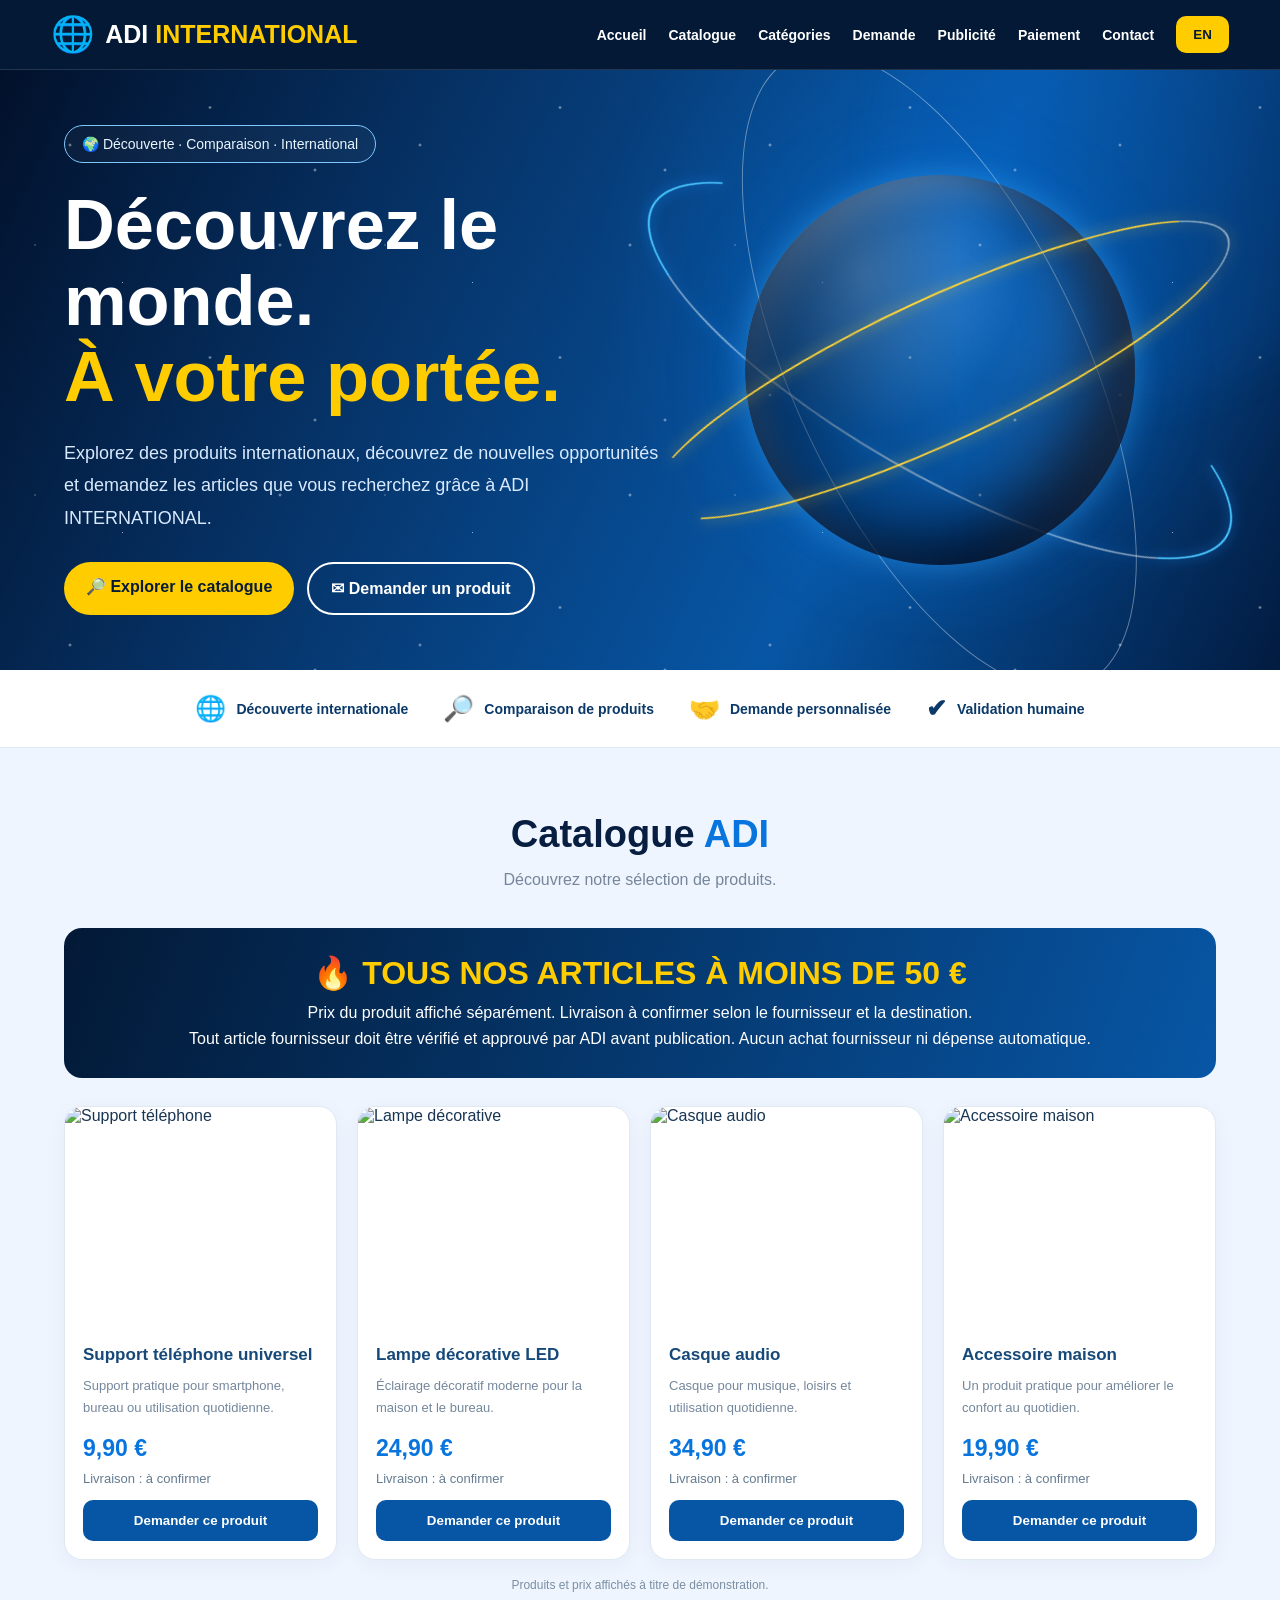
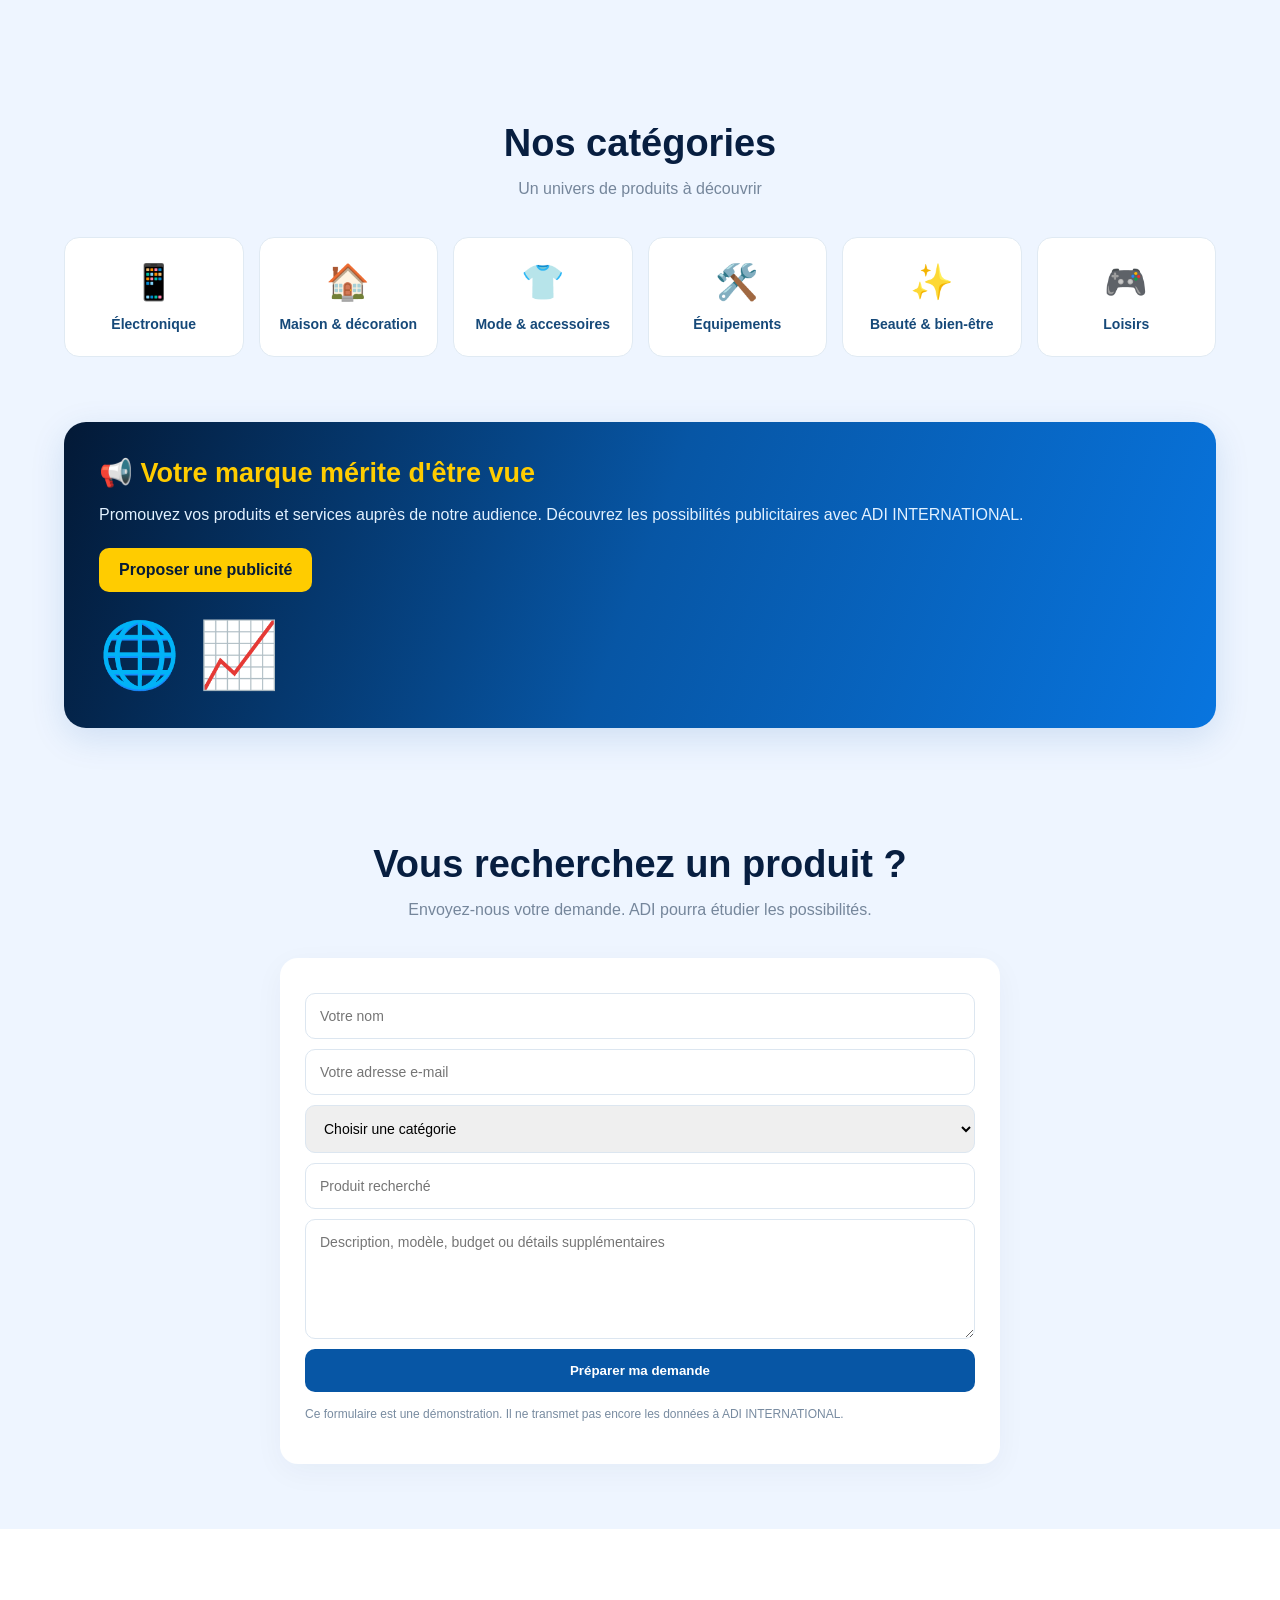
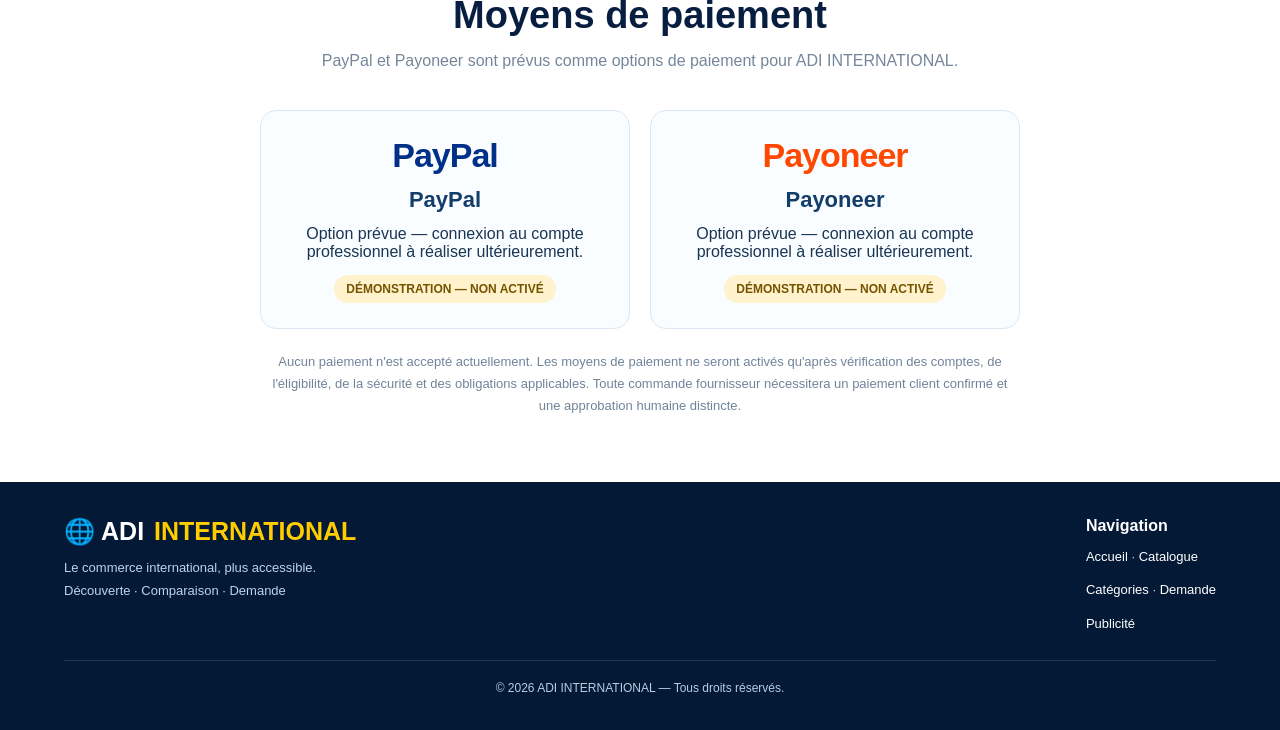
==== index.html @ 52b7476a "Add PayPal and Payoneer demo payment section" ====
<!DOCTYPE html>
<html lang="fr">
<head>
<meta name="google-site-verification" content="jbVqZTBu0HZkAUMytvrem4FB86mqJza88jtSZHZ0-VQ" />
<meta charset="UTF-8">
<meta name="viewport" content="width=device-width, initial-scale=1.0">
<meta name="description" content="ADI INTERNATIONAL - Découverte, comparaison et demandes de produits internationaux.">
<title>ADI INTERNATIONAL</title>
<style>
:root{
  --blue:#0875df;
  --dark:#041a38;
  --navy:#02112b;
  --yellow:#ffcc00;
  --white:#ffffff;
  --light:#eef5ff;
  --text:#183553;
}
*{box-sizing:border-box;margin:0;padding:0}
html{scroll-behavior:smooth}
body{
  font-family:Arial,Helvetica,sans-serif;
  background:var(--light);
  color:var(--text);
}
a{text-decoration:none}
button{cursor:pointer;font-family:inherit}

/* NAVIGATION */
header{
  position:sticky;
  top:0;
  z-index:100;
  background:#031936;
  border-bottom:1px solid #ffffff20;
  color:white;
  padding:14px 4%;
  display:flex;
  align-items:center;
  justify-content:space-between;
  gap:20px;
}
.logo{
  display:flex;
  align-items:center;
  gap:10px;
  font-size:25px;
  font-weight:900;
  color:white;
}
.logo span{color:var(--yellow)}
.logo-icon{font-size:35px}
nav{
  display:flex;
  align-items:center;
  justify-content:center;
  flex-wrap:wrap;
  gap:22px;
}
nav a{
  color:white;
  font-weight:bold;
  font-size:14px;
  transition:.2s;
}
nav a:hover{color:var(--yellow)}
#lang{
  border:0;
  border-radius:10px;
  padding:11px 17px;
  background:var(--yellow);
  color:#061b36;
  font-weight:bold;
}

/* HERO */
.hero{
  min-height:570px;
  padding:55px 5%;
  position:relative;
  overflow:hidden;
  display:flex;
  align-items:center;
  background:
    radial-gradient(circle at 75% 35%,#0875df55,transparent 35%),
    linear-gradient(115deg,#02112b,#06356b,#0756a5,#021b40);
  color:white;
}
.hero:before{
  content:"";
  position:absolute;
  width:500px;
  height:500px;
  right:-100px;
  top:-170px;
  background:#1685ff12;
  border-radius:50%;
  filter:blur(20px);
}
.hero-text{
  width:52%;
  max-width:700px;
  position:relative;
  z-index:2;
}
.tag{
  display:inline-block;
  padding:10px 17px;
  border:1px solid #80c7ff;
  border-radius:30px;
  color:#e8f6ff;
  margin-bottom:24px;
  font-size:14px;
  background:#ffffff08;
}
.hero h1{
  font-size:clamp(40px,5.5vw,72px);
  line-height:1.08;
  font-weight:900;
  margin-bottom:22px;
}
.hero h1 span{color:var(--yellow)}
.hero p{
  max-width:600px;
  font-size:18px;
  line-height:1.8;
  color:#d9eaff;
}
.actions{
  display:flex;
  flex-wrap:wrap;
  gap:13px;
  margin-top:28px;
}
.btn{
  display:inline-block;
  padding:15px 22px;
  border-radius:40px;
  font-weight:bold;
  transition:.25s;
}
.primary{
  background:var(--yellow);
  color:#061b36;
}
.primary:hover{
  transform:translateY(-3px);
  box-shadow:0 8px 25px #ffcc0040;
}
.secondary{
  border:2px solid white;
  color:white;
}
.secondary:hover{background:white;color:var(--dark)}

/* REALISTIC EARTH IMAGE GLOBE */
.globe-wrap{
  position:relative;
  width:48%;
  height:450px;
  display:flex;
  align-items:center;
  justify-content:center;
}
.globe{
  width:min(390px,75vw);
  aspect-ratio:1/1;
  border-radius:50%;
  position:relative;
  overflow:hidden;
  background-image:
    url("https://images.unsplash.com/photo-1614730321146-b6fa2f4a6a4f?auto=format&fit=crop&w=1000&q=90");
  background-size:cover;
  background-position:center;
  box-shadow:
    inset -35px -25px 65px #00112b,
    inset 12px 12px 35px #ffffff55,
    0 0 30px #36aaff70,
    0 0 85px #1488ff30;
  animation:earthFloat 6s ease-in-out infinite;
}
.globe:after{
  content:"";
  position:absolute;
  inset:0;
  border-radius:50%;
  background:
    linear-gradient(90deg,#00132d90,transparent 55%,#ffffff15),
    radial-gradient(circle at 30% 25%,#ffffff40,transparent 40%);
  pointer-events:none;
}
.orbit{
  position:absolute;
  width:115%;
  height:32%;
  border:2px solid #ffd438;
  border-left-color:transparent;
  border-right-color:#ffffff80;
  border-radius:50%;
  transform:rotate(-25deg);
  filter:drop-shadow(0 0 7px #ffd438);
  animation:orbitSpin 12s linear infinite;
}
.orbit2{
  position:absolute;
  width:120%;
  height:46%;
  border:2px solid #4ac7ff;
  border-top-color:transparent;
  border-bottom-color:#ffffff80;
  border-radius:50%;
  transform:rotate(30deg);
  filter:drop-shadow(0 0 6px #168fff);
  animation:orbitSpin 18s linear infinite reverse;
}
.orbit3{
  position:absolute;
  width:125%;
  height:65%;
  border:1px solid #ffffff65;
  border-radius:50%;
  transform:rotate(65deg);
}
.globe-light{
  position:absolute;
  width:430px;
  height:430px;
  background:radial-gradient(circle,#36aaff15,transparent 70%);
  border-radius:50%;
  pointer-events:none;
}

/* STARS */
.stars{
  position:absolute;
  inset:0;
  pointer-events:none;
  opacity:.6;
  background-image:
    radial-gradient(2px 2px at 20% 30%,white,transparent),
    radial-gradient(2px 2px at 60% 15%,white,transparent),
    radial-gradient(2px 2px at 80% 70%,white,transparent),
    radial-gradient(1px 1px at 35% 85%,white,transparent),
    radial-gradient(2px 2px at 90% 40%,white,transparent),
    radial-gradient(1px 1px at 10% 70%,white,transparent);
  background-size:350px 250px;
  animation:starMove 25s linear infinite;
}

/* BENEFITS */
.benefits{
  background:white;
  padding:24px 5%;
  display:flex;
  align-items:center;
  justify-content:center;
  gap:35px;
  flex-wrap:wrap;
  border-bottom:1px solid #dfeaf5;
}
.benefit{
  display:flex;
  align-items:center;
  gap:10px;
  color:#0b3969;
  font-size:14px;
  font-weight:bold;
}
.benefit i{font-style:normal;font-size:25px}

/* SECTIONS */
section.content-section{padding:65px 5%}
.heading{text-align:center;margin-bottom:35px}
.heading h2{
  font-size:clamp(26px,4vw,38px);
  color:#071e40;
}
.heading h2 span{color:var(--blue)}
.heading p{
  margin-top:10px;
  color:#75869b;
  line-height:1.7;
}

/* CATALOG */
.products{
  display:grid;
  grid-template-columns:repeat(4,1fr);
  gap:20px;
}
.card{
  background:white;
  border:1px solid #dfe9f4;
  border-radius:18px;
  overflow:hidden;
  box-shadow:0 5px 22px #0624480b;
  transition:.25s;
}
.card:hover{
  transform:translateY(-5px);
  box-shadow:0 12px 30px #06244818;
}
.card img{
  width:100%;
  height:220px;
  display:block;
  object-fit:cover;
}
.card-body{padding:18px}
.card h3{color:#164979;font-size:17px}
.card p{
  color:#74879c;
  font-size:13px;
  line-height:1.7;
  margin-top:10px;
}
.price{
  font-size:23px;
  color:#0875df;
  font-weight:bold;
  margin:16px 0;
}
.card button{
  width:100%;
  background:#0756a5;
  border:0;
  color:white;
  padding:13px;
  border-radius:10px;
  font-weight:bold;
}
.card button:hover{background:#03264b}
.note{
  text-align:center;
  font-size:12px;
  color:#7b8ea2;
  margin-top:18px;
}

.price-banner{
  margin:0 0 28px;
  padding:26px 18px;
  text-align:center;
  color:#fff;
  border-radius:18px;
  background:linear-gradient(110deg,#031936,#0756a5);
}
.price-banner h3{
  color:#ffcc00;
  font-size:clamp(22px,4vw,32px);
  margin-bottom:8px;
}
.price-banner p{color:#fff;line-height:1.6}
.shipping{
  margin-top:-7px;
  margin-bottom:14px;
  color:#647b91;
  font-size:13px;
}
.card[hidden]{display:none!important}

/* CATEGORIES */
.categories{
  display:grid;
  grid-template-columns:repeat(6,1fr);
  gap:15px;
}
.cat{
  padding:24px 10px;
  background:white;
  border:1px solid #e0eaf3;
  border-radius:15px;
  text-align:center;
  transition:.25s;
}
.cat:hover{
  transform:translateY(-4px);
  border-color:#0875df;
  box-shadow:0 8px 20px #0875df12;
}
.cat .emoji{font-size:35px;margin-bottom:13px}
.cat h3{font-size:14px;color:#164979}

/* ADVERTISEMENT */
.ad{
  margin:0 5% 50px;
  padding:35px;
  border-radius:22px;
  background:linear-gradient(110deg,#031936,#0756a5,#0875df);
  color:white;
  display:flex;
  align-items:center;
  justify-content:space-between;
  flex-wrap:wrap;
  gap:25px;
  box-shadow:0 10px 35px #0756a522;
  animation:adGlow 5s ease-in-out infinite alternate;
}
.ad h2{color:var(--yellow);font-size:27px;margin-bottom:12px}
.ad p{line-height:1.8;color:#e2f1ff}
.ad a{
  display:inline-block;
  margin-top:18px;
  background:var(--yellow);
  color:#061b36;
  padding:13px 20px;
  border-radius:10px;
  font-weight:bold;
}
.ad-icon{font-size:65px;animation:earthFloat 5s infinite}

/* REQUEST FORM */
.formbox{
  max-width:720px;
  margin:auto;
  background:white;
  padding:25px;
  border-radius:18px;
  box-shadow:0 8px 30px #0624480b;
}
.formbox input,.formbox select,.formbox textarea{
  display:block;
  width:100%;
  padding:14px;
  margin:10px 0;
  border:1px solid #dce6f0;
  border-radius:10px;
  font-family:inherit;
  font-size:14px;
  outline:none;
}
.formbox input:focus,.formbox select:focus,.formbox textarea:focus{
  border-color:#0875df;
  box-shadow:0 0 0 3px #0875df12;
}
.formbox textarea{min-height:120px;resize:vertical}
.formbox button{
  width:100%;
  padding:14px;
  background:#0756a5;
  color:white;
  border:0;
  border-radius:10px;
  font-weight:bold;
}
.form-note{font-size:12px;color:#788ba0;line-height:1.7;margin-top:12px}
#message{margin-top:15px;color:#0875df;font-weight:bold}

/* PAYMENT METHODS - DEMO ONLY */
.payment-section{background:#fff}
.payment-grid{display:grid;grid-template-columns:repeat(2,minmax(0,1fr));gap:20px;max-width:760px;margin:0 auto}
.payment-card{border:1px solid #dce7f2;border-radius:16px;padding:25px;text-align:center;background:#fafdff}
.payment-card h3{font-size:22px;color:#123e69;margin:12px 0}
.payment-logo{font-size:34px;font-weight:900;letter-spacing:-1px}
.payment-status{display:inline-block;margin-top:14px;padding:7px 12px;border-radius:20px;background:#fff2cc;color:#755400;font-size:12px;font-weight:bold}
.payment-warning{max-width:760px;margin:22px auto 0;text-align:center;color:#71849a;font-size:13px;line-height:1.7}
@media(max-width:650px){.payment-grid{grid-template-columns:1fr}}
 
/* FOOTER */
footer{
  background:#031936;
  color:white;
  padding:35px 5%;
}
.foot{
  display:flex;
  justify-content:space-between;
  gap:25px;
  flex-wrap:wrap;
}
footer p{
  color:#bfd4e9;
  font-size:13px;
  line-height:1.8;
  margin-top:10px;
}
footer a{color:white}
footer a:hover{color:var(--yellow)}
.bottom{
  border-top:1px solid #ffffff20;
  text-align:center;
  margin-top:25px;
  padding-top:20px;
  font-size:12px;
  color:#b9cce0;
}

/* ANIMATIONS */
@keyframes earthFloat{
  0%,100%{transform:translateY(0)}
  50%{transform:translateY(-12px)}
}
@keyframes orbitSpin{
  from{transform:rotate(0deg)}
  to{transform:rotate(360deg)}
}
@keyframes starMove{
  from{background-position:0 0}
  to{background-position:350px 250px}
}
@keyframes adGlow{
  from{box-shadow:0 8px 25px #0875df15}
  to{box-shadow:0 8px 40px #0875df45}
}

/* RESPONSIVE */
@media(max-width:1050px){
  .products{grid-template-columns:repeat(2,1fr)}
  .categories{grid-template-columns:repeat(3,1fr)}
  .hero{flex-direction:column;text-align:center}
  .hero-text{width:100%}
  .hero p{margin:auto}
  .actions{justify-content:center}
  .globe-wrap{width:100%;height:420px}
}
@media(max-width:650px){
  header{justify-content:center;text-align:center}
  nav{gap:12px}
  nav a{font-size:12px}
  .hero{padding:40px 5%}
  .hero h1{font-size:42px}
  .hero p{font-size:15px}
  .globe-wrap{height:320px;transform:scale(.9)}
  .globe{width:270px}
  .orbit{width:110%}
  .orbit2{width:115%}
  .products{grid-template-columns:repeat(2,1fr);gap:10px}
  .card img{height:155px}
  .card-body{padding:12px}
  .card h3{font-size:14px}
  .card p{font-size:12px}
  .price{font-size:19px}
  .categories{grid-template-columns:repeat(2,1fr)}
  section.content-section{padding:42px 4%}
  .ad{margin:0 4% 35px;padding:25px;text-align:center;justify-content:center}
  .ad h2{font-size:22px}
  .ad-icon{font-size:45px}
  .benefits{gap:18px}
  .benefit{font-size:12px}
  .foot{text-align:center;justify-content:center}
}
@media(prefers-reduced-motion:reduce){
  *,*::before,*::after{animation:none!important;scroll-behavior:auto!important}
}
</style>
</head>

<body>

<header>
  <div class="logo">
    <div class="logo-icon">🌐</div>
    <div>ADI <span>INTERNATIONAL</span></div>
  </div>

  <nav>
    <a href="#home" data-fr="Accueil" data-en="Home">Accueil</a>
    <a href="#catalogue" data-fr="Catalogue" data-en="Catalog">Catalogue</a>
    <a href="#categories" data-fr="Catégories" data-en="Categories">Catégories</a>
    <a href="#request" data-fr="Demande" data-en="Request">Demande</a>
    <a href="#advert" data-fr="Publicité" data-en="Advertising">Publicité</a>
    <a href="#payment" data-fr="Paiement" data-en="Payment">Paiement</a>
    <a href="#contact" data-fr="Contact" data-en="Contact">Contact</a>
    <button id="lang" onclick="toggleLang()">EN</button>
  </nav>
</header>

<!-- HERO -->
<section class="hero" id="home">
  <div class="stars"></div>

  <div class="hero-text">
    <div class="tag" data-fr="🌍 Découverte · Comparaison · International"
         data-en="🌍 Discovery · Comparison · International">
      🌍 Découverte · Comparaison · International
    </div>

    <h1>
      <span style="color:white" data-fr="Découvrez le monde." data-en="Discover the world.">Découvrez le monde.</span><br>
      <span data-fr="À votre portée." data-en="Within your reach.">À votre portée.</span>
    </h1>

    <p data-fr="Explorez des produits internationaux, découvrez de nouvelles opportunités et demandez les articles que vous recherchez grâce à ADI INTERNATIONAL."
       data-en="Explore international products, discover new opportunities and request the items you are looking for with ADI INTERNATIONAL.">
      Explorez des produits internationaux, découvrez de nouvelles opportunités et demandez les articles que vous recherchez grâce à ADI INTERNATIONAL.
    </p>

    <div class="actions">
      <a class="btn primary" href="#catalogue"
         data-fr="🔎 Explorer le catalogue"
         data-en="🔎 Explore the catalog">🔎 Explorer le catalogue</a>

      <a class="btn secondary" href="#request"
         data-fr="✉ Demander un produit"
         data-en="✉ Request a product">✉ Demander un produit</a>
    </div>
  </div>

  <div class="globe-wrap">
    <div class="globe-light"></div>
    <div class="orbit3"></div>
    <div class="orbit2"></div>
    <div class="globe"></div>
    <div class="orbit"></div>
  </div>
</section>

<!-- BENEFITS -->
<div class="benefits">
  <div class="benefit"><i>🌐</i><span data-fr="Découverte internationale" data-en="International discovery">Découverte internationale</span></div>
  <div class="benefit"><i>🔎</i><span data-fr="Comparaison de produits" data-en="Product comparison">Comparaison de produits</span></div>
  <div class="benefit"><i>🤝</i><span data-fr="Demande personnalisée" data-en="Custom request">Demande personnalisée</span></div>
  <div class="benefit"><i>✔</i><span data-fr="Validation humaine" data-en="Human approval">Validation humaine</span></div>
</div>

<!-- CATALOG -->
<section class="content-section" id="catalogue">
  <div class="heading">
    <h2>Catalogue <span>ADI</span></h2>
    <p data-fr="Découvrez notre sélection de produits."
       data-en="Discover our product selection.">Découvrez notre sélection de produits.</p>
  </div>

  <div class="price-banner" role="note">
    <h3 data-fr="🔥 TOUS NOS ARTICLES À MOINS DE 50 €" data-en="🔥 ALL OUR PRODUCTS UNDER €50">🔥 TOUS NOS ARTICLES À MOINS DE 50 €</h3>
    <p data-fr="Prix du produit affiché séparément. Livraison à confirmer selon le fournisseur et la destination." data-en="Product price shown separately. Shipping to be confirmed according to supplier and destination.">Prix du produit affiché séparément. Livraison à confirmer selon le fournisseur et la destination.</p>
    <p data-fr="Tout article fournisseur doit être vérifié et approuvé par ADI avant publication. Aucun achat fournisseur ni dépense automatique." data-en="Every supplier item must be verified and approved by ADI before publication. No automatic supplier purchase or spending.">Tout article fournisseur doit être vérifié et approuvé par ADI avant publication. Aucun achat fournisseur ni dépense automatique.</p>
  </div>

  <div class="products">

    <article class="card" data-source="demo" data-price="9.90">
      <img loading="lazy"
        src="https://images.unsplash.com/photo-1586319429488-2b4c8f5b6a12?auto=format&fit=crop&w=700&q=80"
        alt="Support téléphone">
      <div class="card-body">
        <h3 data-fr="Support téléphone universel" data-en="Universal phone stand">Support téléphone universel</h3>
        <p data-fr="Support pratique pour smartphone, bureau ou utilisation quotidienne."
           data-en="Practical smartphone stand for desks and everyday use.">Support pratique pour smartphone, bureau ou utilisation quotidienne.</p>
        <div class="price">9,90 €</div>
        <div class="shipping" data-fr="Livraison : à confirmer" data-en="Shipping: to be confirmed">Livraison : à confirmer</div>
        <button onclick="askProduct('Support téléphone universel')" data-fr="Demander ce produit" data-en="Request this product">Demander ce produit</button>
      </div>
    </article>

    <article class="card" data-source="demo" data-price="24.90">
      <img loading="lazy"
        src="https://images.unsplash.com/photo-1507473885765-e6ed057f782c?auto=format&fit=crop&w=700&q=80"
        alt="Lampe décorative">
      <div class="card-body">
        <h3 data-fr="Lampe décorative LED" data-en="Decorative LED lamp">Lampe décorative LED</h3>
        <p data-fr="Éclairage décoratif moderne pour la maison et le bureau."
           data-en="Modern decorative lighting for home and office.">Éclairage décoratif moderne pour la maison et le bureau.</p>
        <div class="price">24,90 €</div>
        <div class="shipping" data-fr="Livraison : à confirmer" data-en="Shipping: to be confirmed">Livraison : à confirmer</div>
        <button onclick="askProduct('Lampe décorative LED')" data-fr="Demander ce produit" data-en="Request this product">Demander ce produit</button>
      </div>
    </article>

    <article class="card" data-source="demo" data-price="34.90">
      <img loading="lazy"
        src="https://images.unsplash.com/photo-1505740420928-5e560c06d30e?auto=format&fit=crop&w=700&q=80"
        alt="Casque audio">
      <div class="card-body">
        <h3 data-fr="Casque audio" data-en="Headphones">Casque audio</h3>
        <p data-fr="Casque pour musique, loisirs et utilisation quotidienne."
           data-en="Headphones for music, entertainment and everyday use.">Casque pour musique, loisirs et utilisation quotidienne.</p>
        <div class="price">34,90 €</div>
        <div class="shipping" data-fr="Livraison : à confirmer" data-en="Shipping: to be confirmed">Livraison : à confirmer</div>
        <button onclick="askProduct('Casque audio')" data-fr="Demander ce produit" data-en="Request this product">Demander ce produit</button>
      </div>
    </article>

    <article class="card" data-source="demo" data-price="19.90">
      <img loading="lazy"
        src="https://images.unsplash.com/photo-1570197788417-0e82375c9371?auto=format&fit=crop&w=700&q=80"
        alt="Accessoire maison">
      <div class="card-body">
        <h3 data-fr="Accessoire maison" data-en="Home accessory">Accessoire maison</h3>
        <p data-fr="Un produit pratique pour améliorer le confort au quotidien."
           data-en="A practical product to improve everyday comfort.">Un produit pratique pour améliorer le confort au quotidien.</p>
        <div class="price">19,90 €</div>
        <div class="shipping" data-fr="Livraison : à confirmer" data-en="Shipping: to be confirmed">Livraison : à confirmer</div>
        <button onclick="askProduct('Accessoire maison')" data-fr="Demander ce produit" data-en="Request this product">Demander ce produit</button>
      </div>
    </article>

  </div>

  <p class="note" data-fr="Articles ci-dessus : exemples de démonstration, non disponibles à l'achat. Les offres fournisseurs réelles seront affichées uniquement après vérification du prix, des frais de livraison et validation humaine." data-en="Items above are demo examples, not available for purchase. Real supplier offers will appear only after price and shipping verification and human approval."
     data-en="Products and prices shown for demonstration purposes.">Produits et prix affichés à titre de démonstration.</p>
</section>

<!-- CATEGORIES -->
<section class="content-section" id="categories">
  <div class="heading">
    <h2 data-fr="Nos catégories" data-en="Our categories">Nos catégories</h2>
    <p data-fr="Un univers de produits à découvrir" data-en="A world of products to discover">Un univers de produits à découvrir</p>
  </div>

  <div class="categories">
    <div class="cat"><div class="emoji">📱</div><h3 data-fr="Électronique" data-en="Electronics">Électronique</h3></div>
    <div class="cat"><div class="emoji">🏠</div><h3 data-fr="Maison & décoration" data-en="Home & decor">Maison & décoration</h3></div>
    <div class="cat"><div class="emoji">👕</div><h3 data-fr="Mode & accessoires" data-en="Fashion & accessories">Mode & accessoires</h3></div>
    <div class="cat"><div class="emoji">🛠️</div><h3 data-fr="Équipements" data-en="Equipment">Équipements</h3></div>
    <div class="cat"><div class="emoji">✨</div><h3 data-fr="Beauté & bien-être" data-en="Beauty & wellness">Beauté & bien-être</h3></div>
    <div class="cat"><div class="emoji">🎮</div><h3 data-fr="Loisirs" data-en="Leisure">Loisirs</h3></div>
  </div>
</section>

<!-- ADVERTISEMENT -->
<div class="ad" id="advert">
  <div>
    <h2 data-fr="📢 Votre marque mérite d'être vue" data-en="📢 Your brand deserves to be seen">📢 Votre marque mérite d'être vue</h2>
    <p data-fr="Promouvez vos produits et services auprès de notre audience. Découvrez les possibilités publicitaires avec ADI INTERNATIONAL."
       data-en="Promote your products and services to our audience. Discover advertising opportunities with ADI INTERNATIONAL.">
      Promouvez vos produits et services auprès de notre audience. Découvrez les possibilités publicitaires avec ADI INTERNATIONAL.
    </p>
    <a href="#request" data-fr="Proposer une publicité" data-en="Submit an advertisement">Proposer une publicité</a>
  </div>
  <div class="ad-icon">🌐 📈</div>
</div>

<!-- PRODUCT REQUEST -->
<section class="content-section" id="request">
  <div class="heading">
    <h2 data-fr="Vous recherchez un produit ?" data-en="Looking for a product?">Vous recherchez un produit ?</h2>
    <p data-fr="Envoyez-nous votre demande. ADI pourra étudier les possibilités."
       data-en="Send us your request. ADI can review the possibilities.">Envoyez-nous votre demande. ADI pourra étudier les possibilités.</p>
  </div>

  <div class="formbox">
    <form id="productForm">
      <input id="name" placeholder="Votre nom" required>
      <input id="email" type="email" placeholder="Votre adresse e-mail" required>

      <select id="category" required>
        <option value="">Choisir une catégorie</option>
        <option>Électronique</option>
        <option>Maison & décoration</option>
        <option>Mode & accessoires</option>
        <option>Équipements</option>
        <option>Beauté & bien-être</option>
        <option>Loisirs</option>
        <option>Autre</option>
      </select>

      <input id="product" placeholder="Produit recherché" required>
      <textarea id="details" placeholder="Description, modèle, budget ou détails supplémentaires"></textarea>

      <button type="submit">Préparer ma demande</button>
    </form>

    <p class="form-note">
      Ce formulaire est une démonstration. Il ne transmet pas encore les données à ADI INTERNATIONAL.
    </p>
    <div id="message"></div>
  </div>
</section>

<!-- PAYMENT METHODS -->
<section class="content-section payment-section" id="payment">
  <div class="heading">
    <h2 data-fr="Moyens de paiement" data-en="Payment methods">Moyens de paiement</h2>
    <p data-fr="PayPal et Payoneer sont prévus comme options de paiement pour ADI INTERNATIONAL."
       data-en="PayPal and Payoneer are planned payment options for ADI INTERNATIONAL.">PayPal et Payoneer sont prévus comme options de paiement pour ADI INTERNATIONAL.</p>
  </div>
  <div class="payment-grid">
    <div class="payment-card">
      <div class="payment-logo" style="color:#003087">PayPal</div>
      <h3>PayPal</h3>
      <p data-fr="Option prévue — connexion au compte professionnel à réaliser ultérieurement."
         data-en="Planned option — professional account connection to be completed later.">Option prévue — connexion au compte professionnel à réaliser ultérieurement.</p>
      <span class="payment-status" data-fr="DÉMONSTRATION — NON ACTIVÉ" data-en="DEMO — NOT ENABLED">DÉMONSTRATION — NON ACTIVÉ</span>
    </div>
    <div class="payment-card">
      <div class="payment-logo" style="color:#ff4800">Payoneer</div>
      <h3>Payoneer</h3>
      <p data-fr="Option prévue — connexion au compte professionnel à réaliser ultérieurement."
         data-en="Planned option — professional account connection to be completed later.">Option prévue — connexion au compte professionnel à réaliser ultérieurement.</p>
      <span class="payment-status" data-fr="DÉMONSTRATION — NON ACTIVÉ" data-en="DEMO — NOT ENABLED">DÉMONSTRATION — NON ACTIVÉ</span>
    </div>
  </div>
  <p class="payment-warning" data-fr="Aucun paiement n'est accepté actuellement. Les moyens de paiement ne seront activés qu'après vérification des comptes, de l'éligibilité, de la sécurité et des obligations applicables. Toute commande fournisseur nécessitera un paiement client confirmé et une approbation humaine distincte."
     data-en="Payments are not accepted at this time. Payment methods will only be enabled after account, eligibility, security and applicable requirements are verified. Every supplier order will require confirmed customer payment and separate human approval.">Aucun paiement n'est accepté actuellement. Les moyens de paiement ne seront activés qu'après vérification des comptes, de l'éligibilité, de la sécurité et des obligations applicables. Toute commande fournisseur nécessitera un paiement client confirmé et une approbation humaine distincte.</p>
</section>

<!-- FOOTER -->
<footer id="contact">
  <div class="foot">
    <div>
      <div class="logo">🌐 ADI <span>INTERNATIONAL</span></div>
      <p>Le commerce international, plus accessible.<br>Découverte · Comparaison · Demande</p>
    </div>

    <div>
      <strong>Navigation</strong>
      <p><a href="#home">Accueil</a> · <a href="#catalogue">Catalogue</a></p>
      <p><a href="#categories">Catégories</a> · <a href="#request">Demande</a></p>
      <p><a href="#advert">Publicité</a></p>
    </div>
  </div>

  <div class="bottom">
    © <span id="year"></span> ADI INTERNATIONAL — Tous droits réservés.
  </div>
</footer>

<script>
let lang="fr";

function toggleLang(){
  lang=lang==="fr"?"en":"fr";
  document.documentElement.lang=lang;

  document.querySelectorAll("[data-fr][data-en]").forEach(el=>{
    el.textContent=el.getAttribute("data-"+lang);
  });

  document.getElementById("lang").textContent=lang==="fr"?"EN":"FR";
}

function filterCatalog(){
  document.querySelectorAll(".products .card").forEach(card=>{
    const price=Number(card.dataset.price);
    const validPrice=Number.isFinite(price)&&price>=0&&price<50;
    const isDemo=card.dataset.source==="demo";
    const isApprovedSupplier=card.dataset.source==="supplier" &&
      card.dataset.priceVerified==="true" &&
      card.dataset.humanApproved==="true";
    card.hidden=!(validPrice&&(isDemo||isApprovedSupplier));
  });
}

function askProduct(productName){
  document.getElementById("product").value=productName;
  document.getElementById("request").scrollIntoView({behavior:"smooth"});
}

document.getElementById("year").textContent=new Date().getFullYear();
filterCatalog();

document.getElementById("productForm").addEventListener("submit",function(e){
  e.preventDefault();
  document.getElementById("message").textContent=
    "Votre demande est préparée. Le formulaire n'est pas encore connecté. Merci de votre intérêt pour ADI INTERNATIONAL.";
});
</script>

</body>
</html>
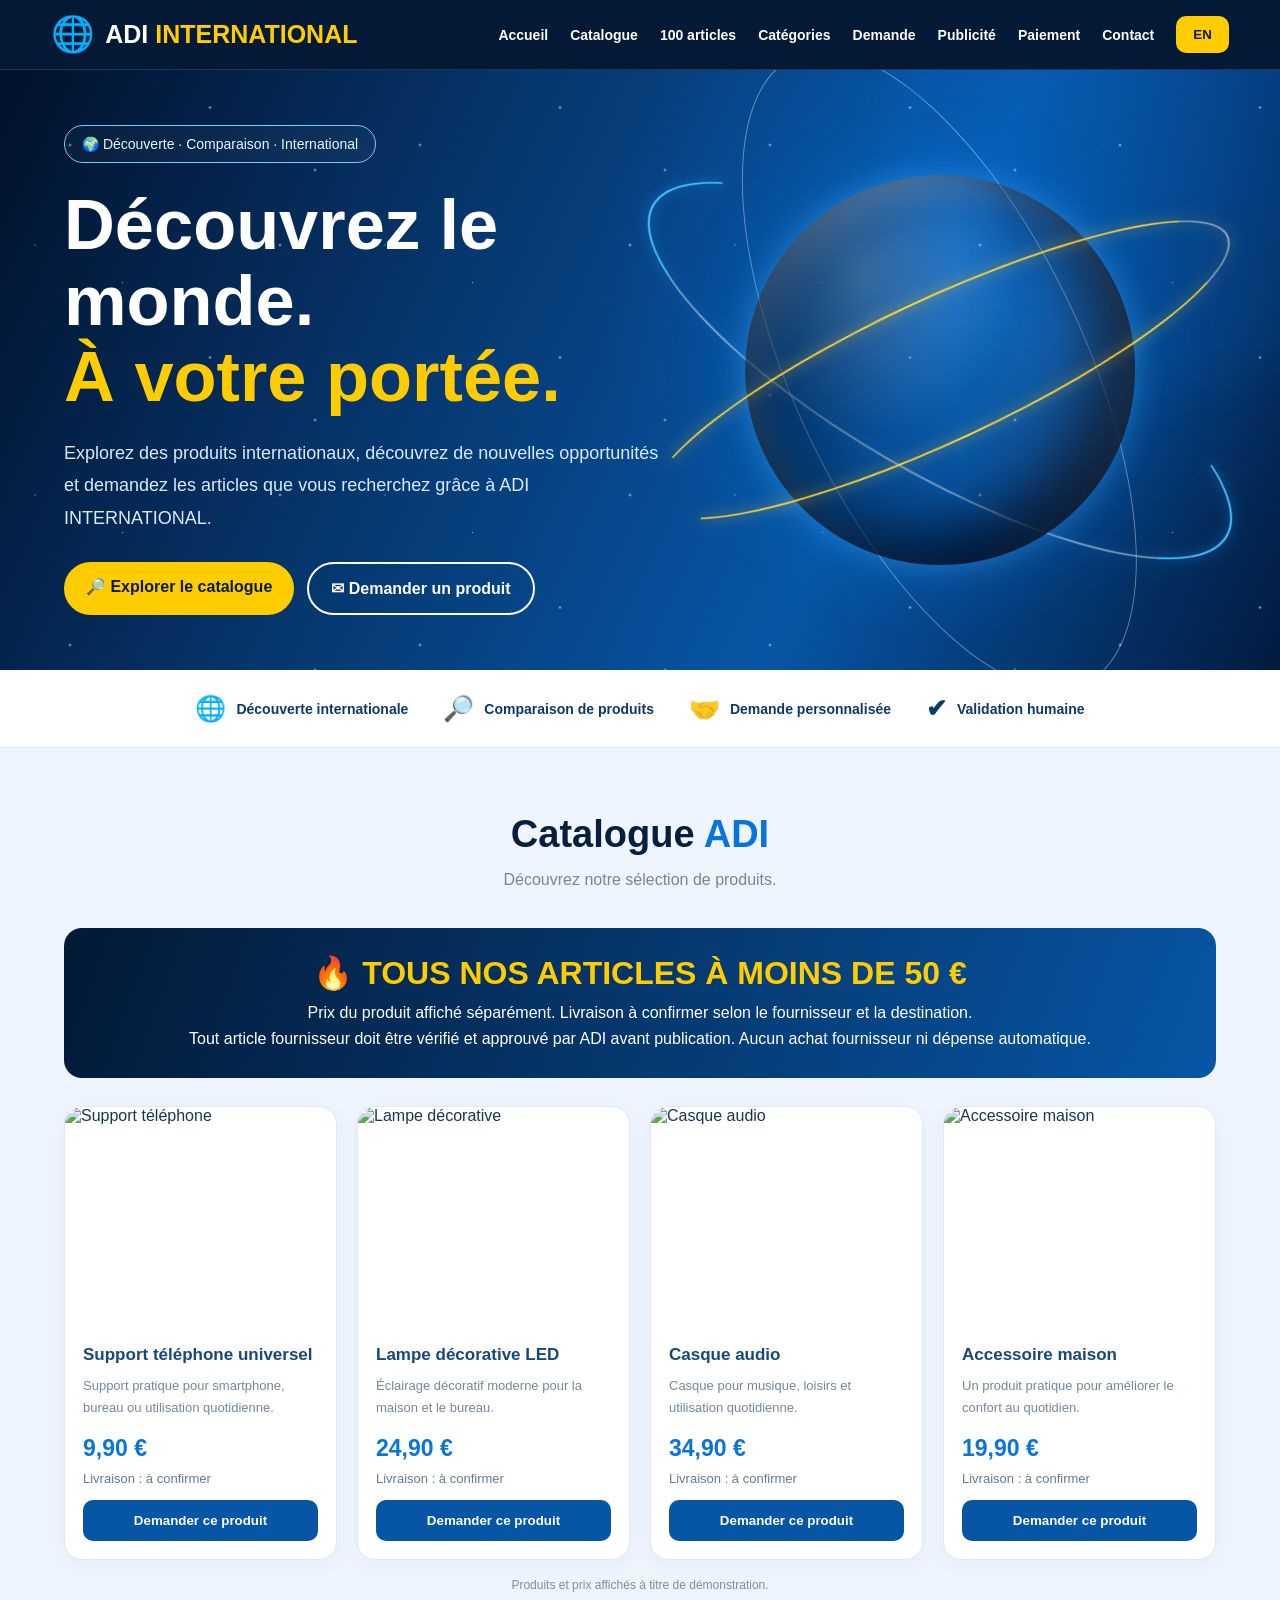
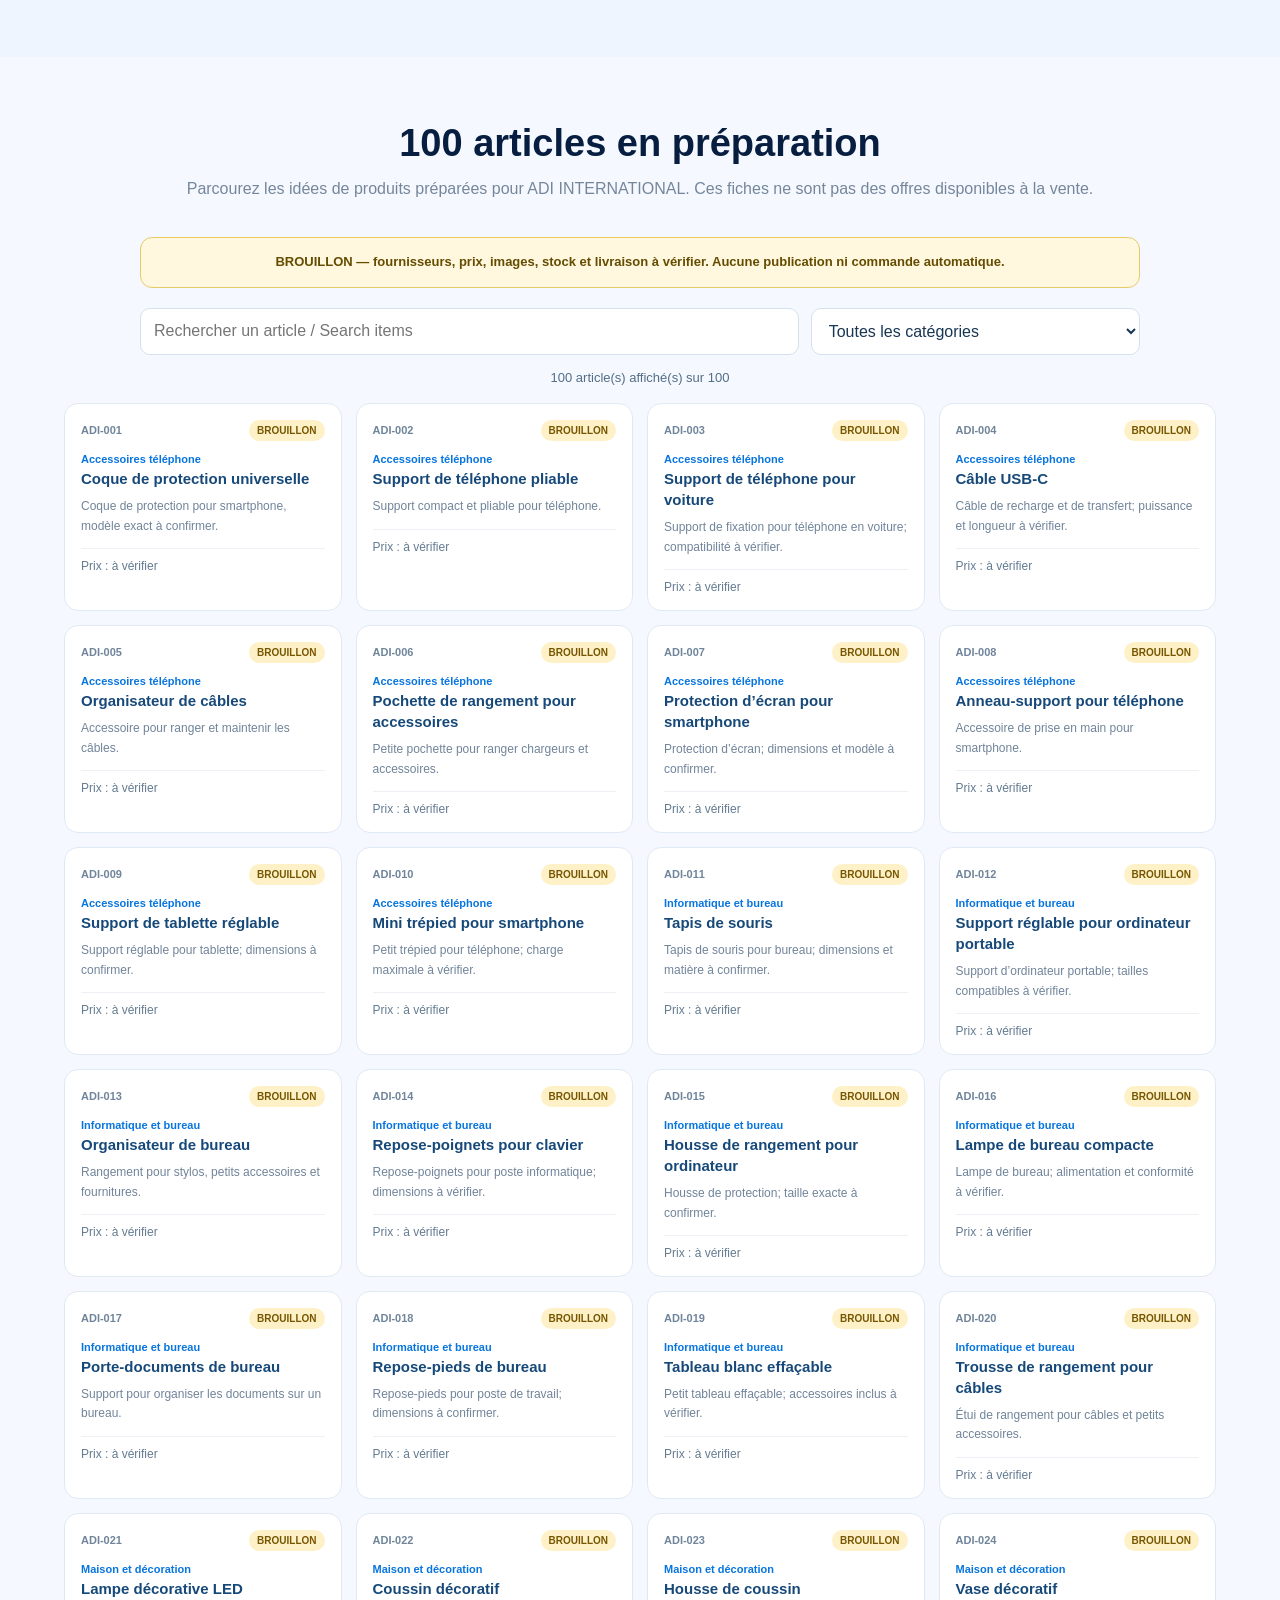
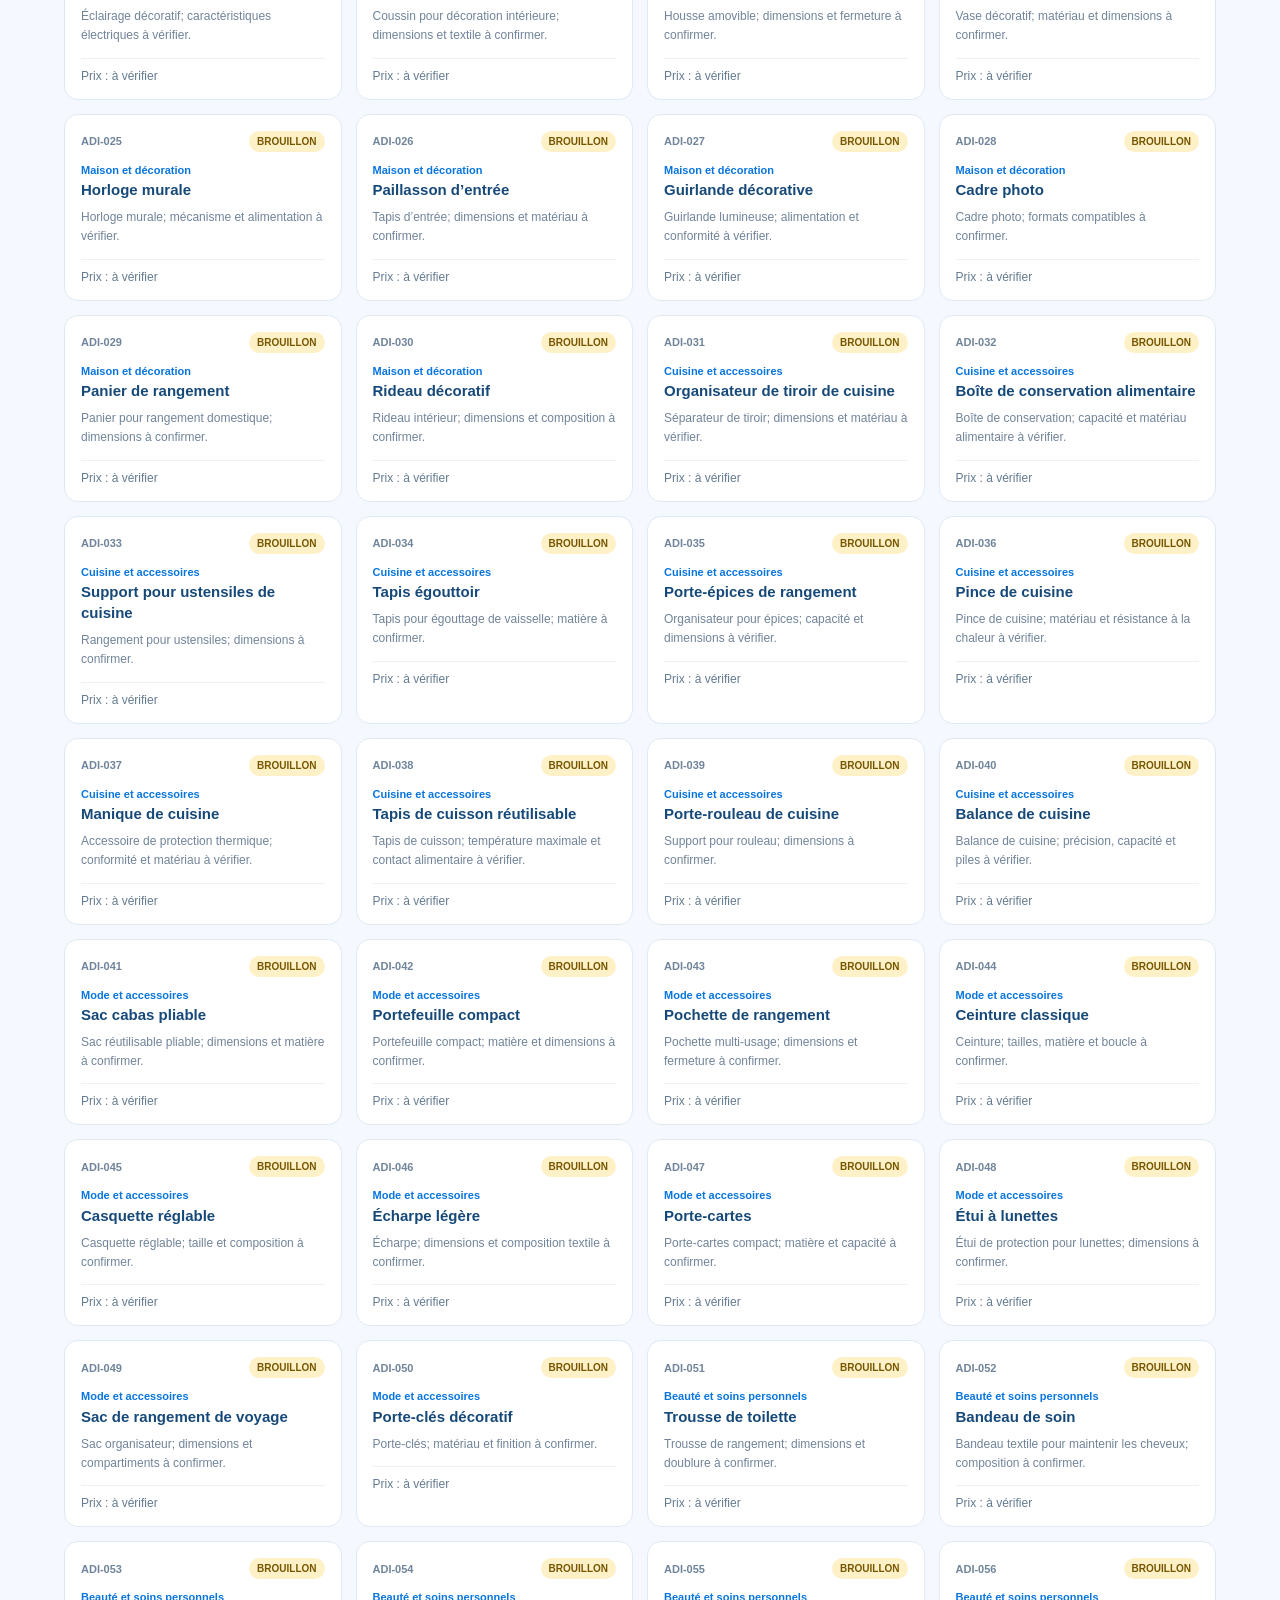
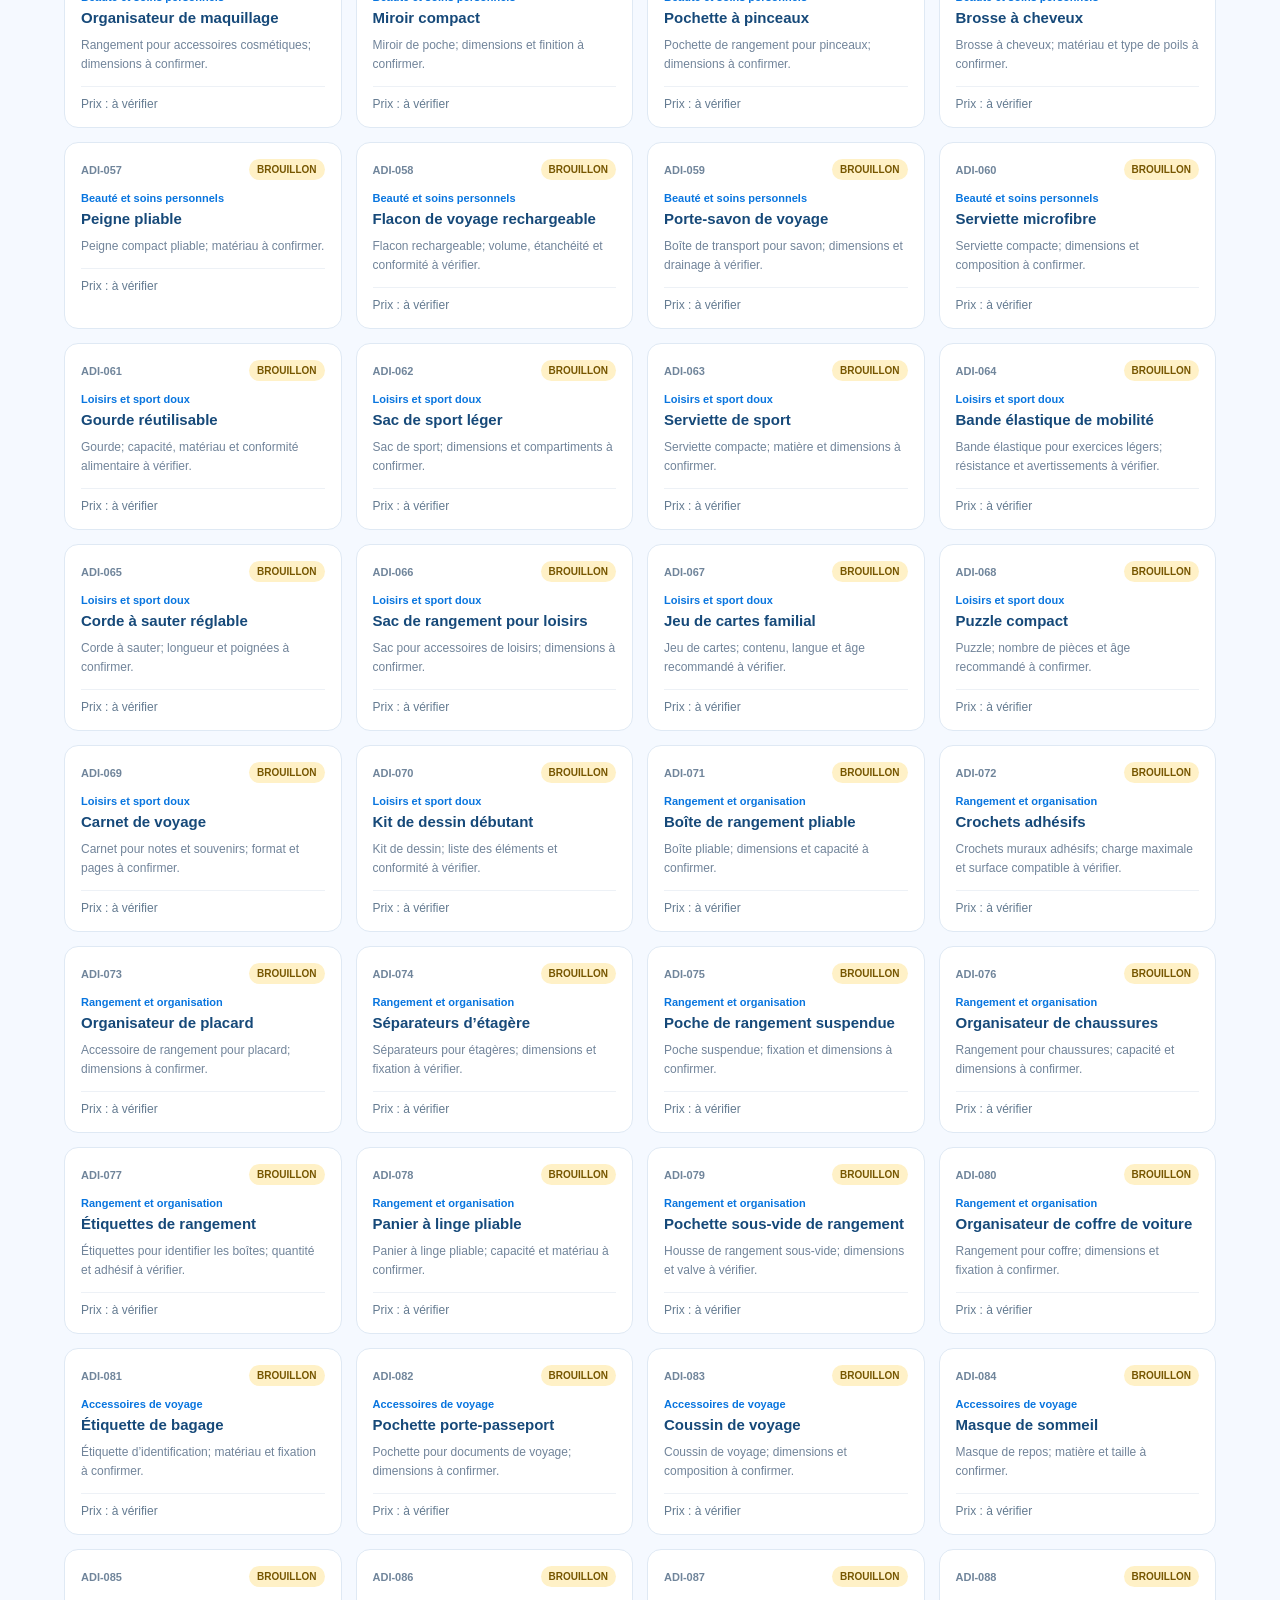
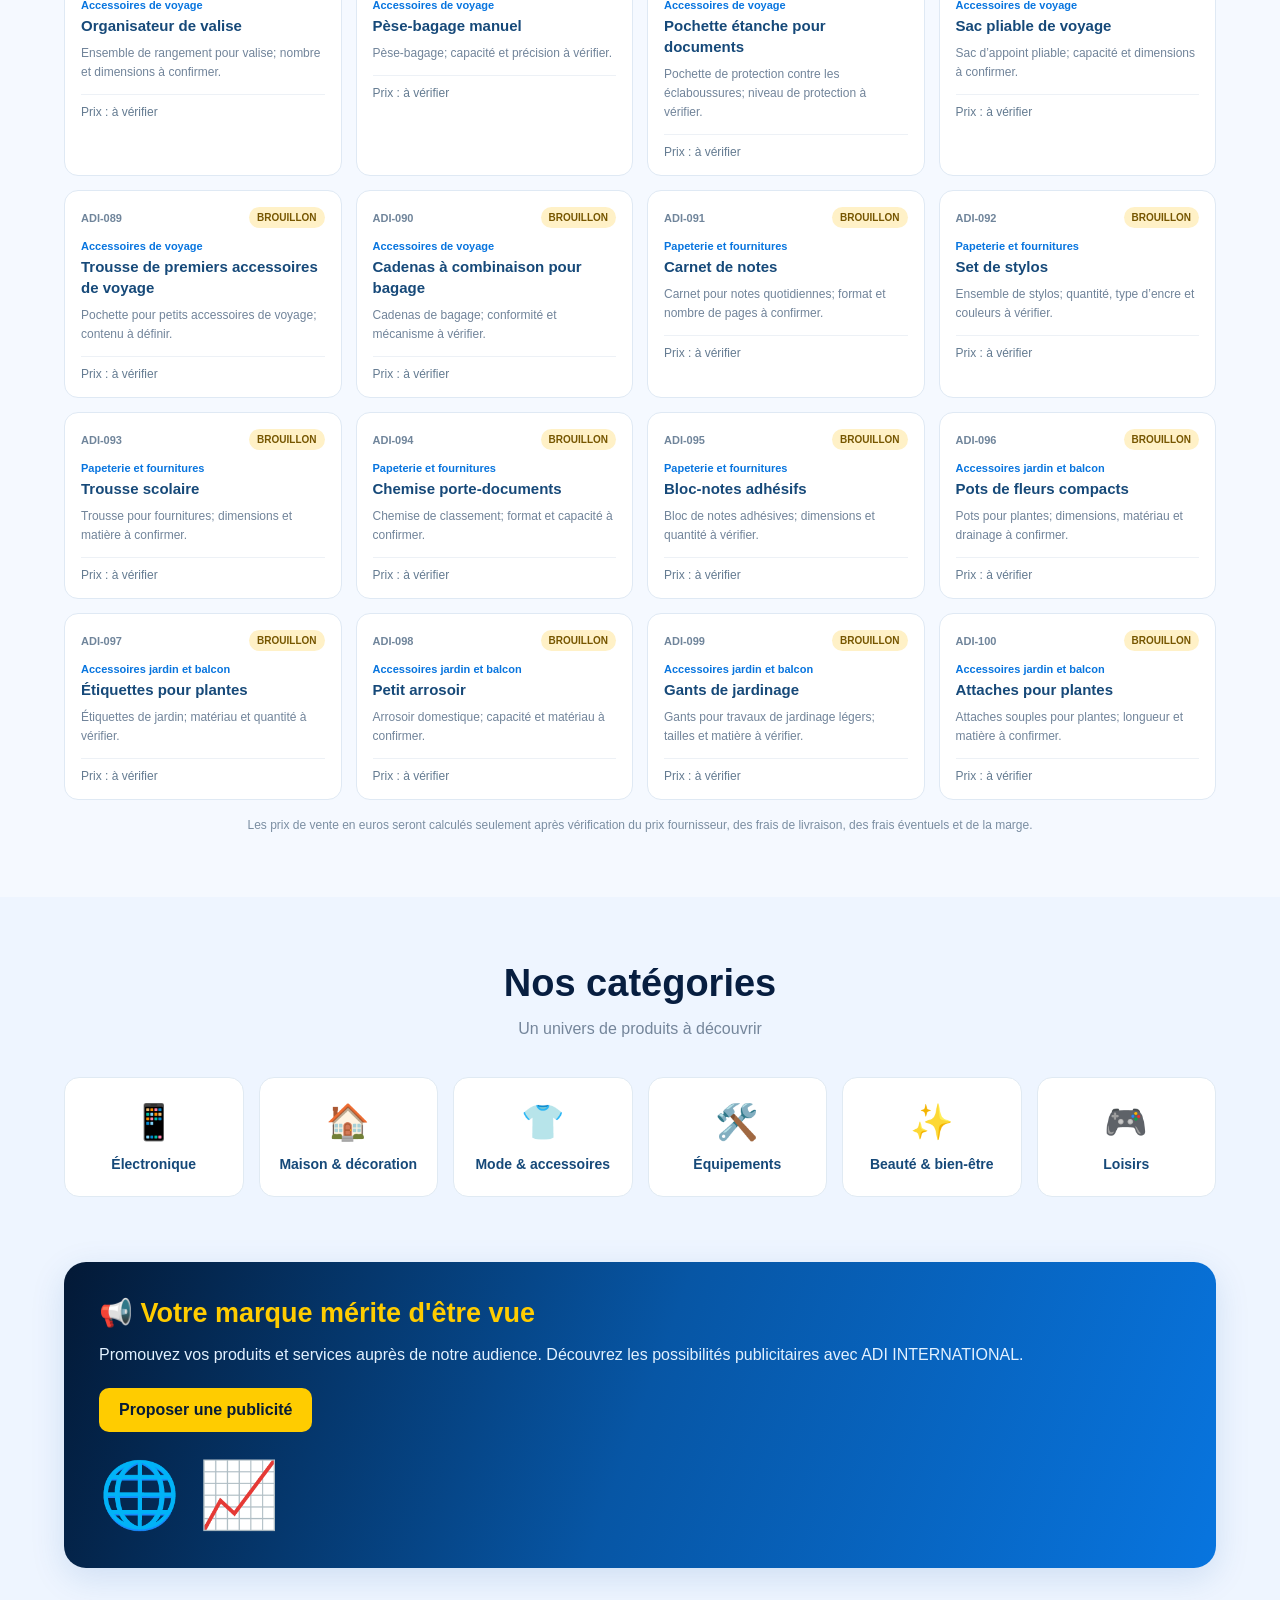
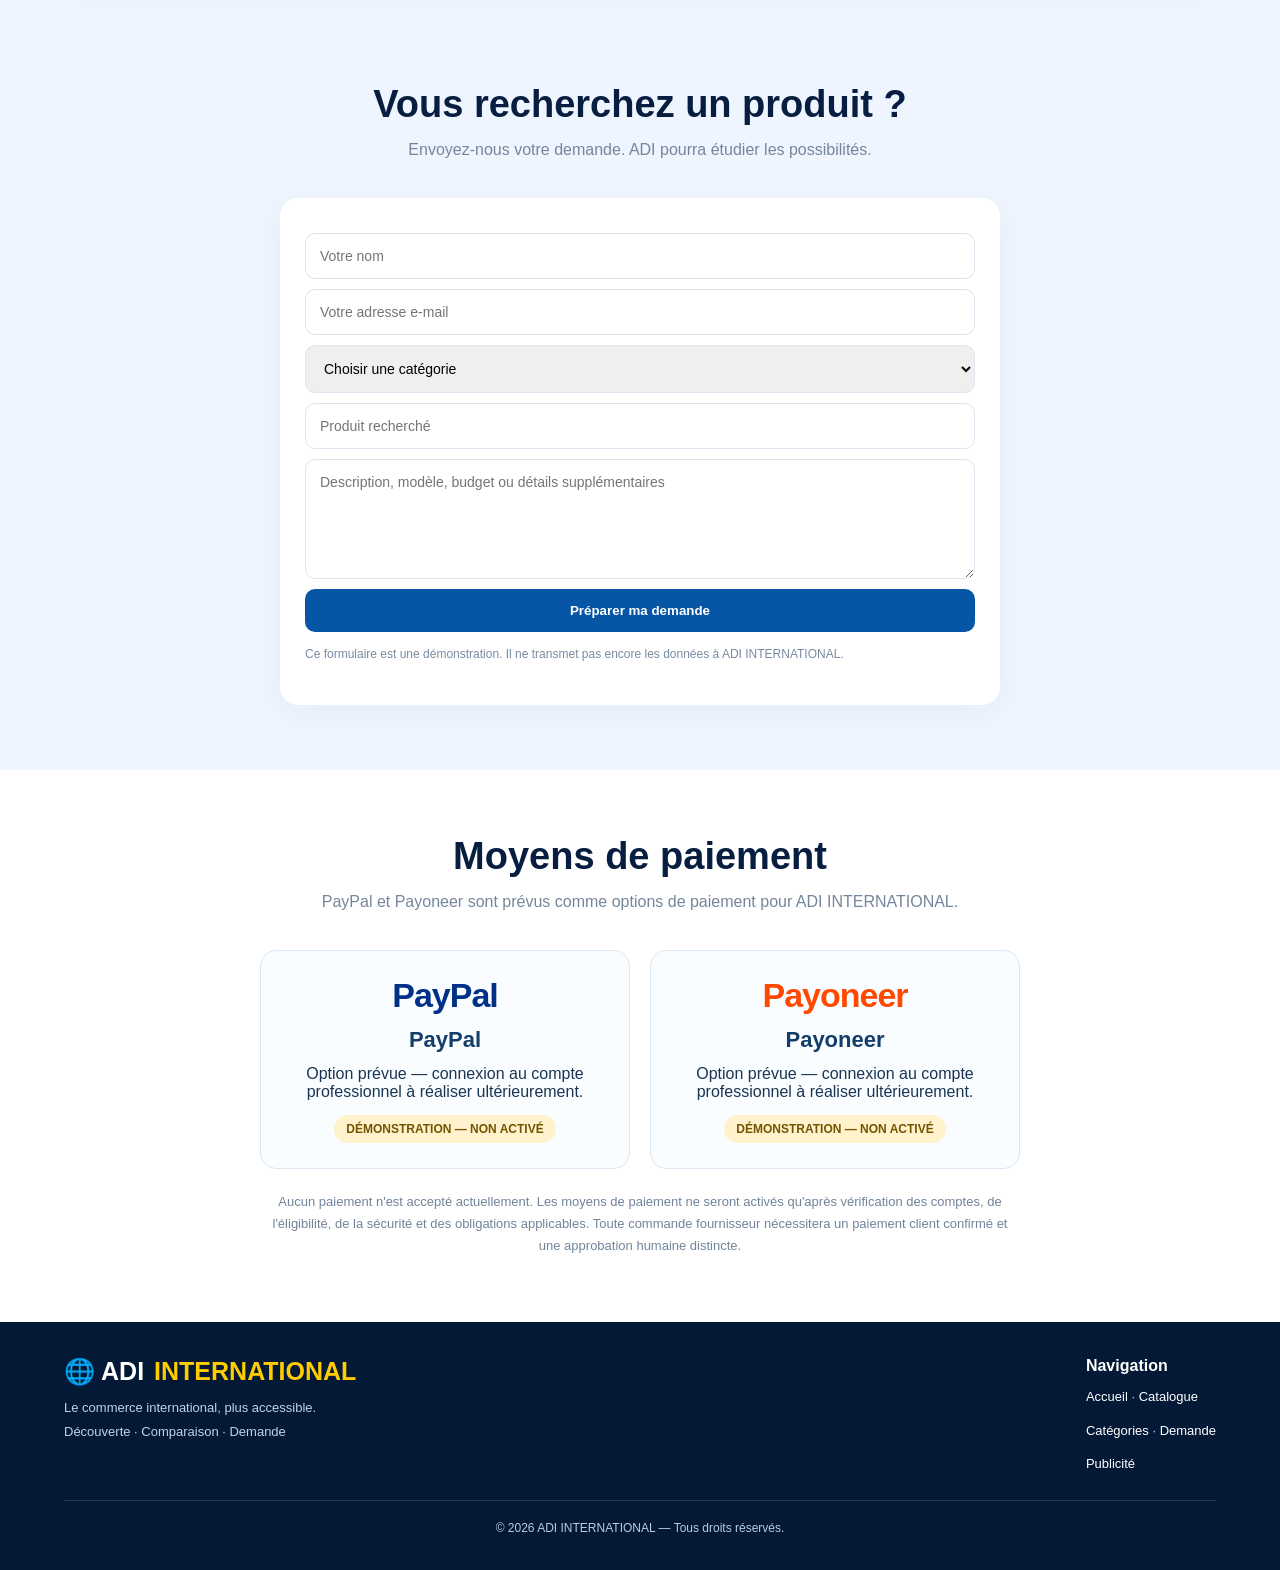
==== commit 167b9e28: "Add bilingual searchable 100-item draft catalog section" ====
--- a/index.html
+++ b/index.html
@@ -542,6 +542,26 @@
 @media(prefers-reduced-motion:reduce){
   *,*::before,*::after{animation:none!important;scroll-behavior:auto!important}
 }
+
+/* DRAFT CATALOGUE */
+.draft-section{background:#f5f9ff}
+.draft-notice{max-width:1000px;margin:0 auto 20px;padding:14px 18px;border:1px solid #e8c96a;border-radius:12px;background:#fff8df;color:#654c00;text-align:center;font-size:13px;line-height:1.6;font-weight:bold}
+.draft-controls{max-width:1000px;margin:0 auto 15px;display:grid;grid-template-columns:2fr 1fr;gap:12px}
+.draft-controls input,.draft-controls select{width:100%;padding:13px;border:1px solid #d5e1ee;border-radius:10px;background:#fff;font:inherit;color:#183553}
+.draft-count{text-align:center;color:#536d86;font-size:13px;margin:10px 0 18px}
+.draft-grid{display:grid;grid-template-columns:repeat(4,minmax(0,1fr));gap:14px}
+.draft-card{background:#fff;border:1px solid #dfe9f4;border-radius:14px;padding:16px;min-width:0}
+.draft-card-top{display:flex;align-items:center;justify-content:space-between;gap:8px;margin-bottom:10px}
+.draft-id{font-size:11px;color:#70859b;font-weight:bold}
+.draft-status{font-size:10px;font-weight:bold;color:#765600;background:#fff1c7;border-radius:20px;padding:5px 8px}
+.draft-card h3{font-size:15px;line-height:1.4;color:#164979}
+.draft-card p{font-size:12px;line-height:1.6;color:#71849a;margin-top:8px}
+.draft-category{font-size:11px!important;color:#0875df!important;font-weight:bold}
+.draft-price{margin-top:12px;padding-top:10px;border-top:1px solid #edf1f6;font-size:12px;color:#647b91}
+.draft-error{text-align:center;color:#9b3030;margin:20px}
+@media(max-width:900px){.draft-grid{grid-template-columns:repeat(3,minmax(0,1fr))}}
+@media(max-width:650px){.draft-grid{grid-template-columns:repeat(2,minmax(0,1fr));gap:9px}.draft-card{padding:12px}.draft-card h3{font-size:13px}.draft-controls{grid-template-columns:1fr}}
+
 </style>
 </head>
 
@@ -556,6 +576,7 @@
   <nav>
     <a href="#home" data-fr="Accueil" data-en="Home">Accueil</a>
     <a href="#catalogue" data-fr="Catalogue" data-en="Catalog">Catalogue</a>
+    <a href="#catalogue-preparation" data-fr="100 articles" data-en="100 items">100 articles</a>
     <a href="#categories" data-fr="Catégories" data-en="Categories">Catégories</a>
     <a href="#request" data-fr="Demande" data-en="Request">Demande</a>
     <a href="#advert" data-fr="Publicité" data-en="Advertising">Publicité</a>
@@ -689,6 +710,25 @@
 
   <p class="note" data-fr="Articles ci-dessus : exemples de démonstration, non disponibles à l'achat. Les offres fournisseurs réelles seront affichées uniquement après vérification du prix, des frais de livraison et validation humaine." data-en="Items above are demo examples, not available for purchase. Real supplier offers will appear only after price and shipping verification and human approval."
      data-en="Products and prices shown for demonstration purposes.">Produits et prix affichés à titre de démonstration.</p>
+</section>
+
+<!-- PREPARATION CATALOGUE: 100 DRAFT ITEMS -->
+<section class="content-section draft-section" id="catalogue-preparation">
+  <div class="heading">
+    <h2 data-fr="100 articles en <span>préparation</span>" data-en="100 items in <span>preparation</span>">100 articles en préparation</h2>
+    <p data-fr="Parcourez les idées de produits préparées pour ADI INTERNATIONAL. Ces fiches ne sont pas des offres disponibles à la vente." data-en="Browse product ideas prepared for ADI INTERNATIONAL. These records are not offers available for sale.">Parcourez les idées de produits préparées pour ADI INTERNATIONAL. Ces fiches ne sont pas des offres disponibles à la vente.</p>
+  </div>
+  <div class="draft-notice" data-fr="BROUILLON — fournisseurs, prix, images, stock et livraison à vérifier. Aucune publication ni commande automatique." data-en="DRAFT — suppliers, prices, images, stock and shipping must be checked. No automatic publication or ordering.">BROUILLON — fournisseurs, prix, images, stock et livraison à vérifier. Aucune publication ni commande automatique.</div>
+  <div class="draft-controls">
+    <input id="draftSearch" type="search" placeholder="Rechercher un article / Search items" aria-label="Rechercher un article">
+    <select id="draftCategory" aria-label="Filtrer par catégorie">
+      <option value="" data-fr="Toutes les catégories" data-en="All categories">Toutes les catégories</option>
+    </select>
+  </div>
+  <p class="draft-count" id="draftCount" aria-live="polite">Chargement des 100 fiches…</p>
+  <div class="draft-grid" id="draftGrid" aria-live="polite"></div>
+  <p class="draft-error" id="draftError" hidden data-fr="Le catalogue préparatoire n'a pas pu être chargé. Réessayez plus tard." data-en="The draft catalog could not be loaded. Please try again later.">Le catalogue préparatoire n'a pas pu être chargé. Réessayez plus tard.</p>
+  <p class="note" data-fr="Les prix de vente en euros seront calculés seulement après vérification du prix fournisseur, des frais de livraison, des frais éventuels et de la marge." data-en="EUR selling prices will be calculated only after supplier price, shipping, possible fees and margin have been verified.">Les prix de vente en euros seront calculés seulement après vérification du prix fournisseur, des frais de livraison, des frais éventuels et de la marge.</p>
 </section>
 
 <!-- CATEGORIES -->
@@ -818,6 +858,60 @@
   });
 
   document.getElementById("lang").textContent=lang==="fr"?"EN":"FR";
+  renderDraftCatalogue();
+}
+
+let draftProducts=[];
+function renderDraftCatalogue(){
+  const grid=document.getElementById("draftGrid");
+  if(!grid || !draftProducts.length) return;
+  const term=(document.getElementById("draftSearch").value||"").trim().toLocaleLowerCase();
+  const category=document.getElementById("draftCategory").value;
+  const filtered=draftProducts.filter(p=>{
+    const name=lang==="fr"?p.name_fr:p.name_en;
+    const desc=lang==="fr"?p.description_fr:p.description_en;
+    const cat=lang==="fr"?p.category_fr:p.category_en;
+    return (!category || p.category_fr===category) &&
+      (!term || (name+" "+desc+" "+cat+" "+p.id).toLocaleLowerCase().includes(term));
+  });
+  grid.replaceChildren();
+  filtered.forEach(p=>{
+    const card=document.createElement("article");
+    card.className="draft-card";
+    const top=document.createElement("div");top.className="draft-card-top";
+    const id=document.createElement("span");id.className="draft-id";id.textContent=p.id;
+    const status=document.createElement("span");status.className="draft-status";status.textContent=lang==="fr"?"BROUILLON":"DRAFT";
+    top.append(id,status);
+    const cat=document.createElement("p");cat.className="draft-category";cat.textContent=lang==="fr"?p.category_fr:p.category_en;
+    const title=document.createElement("h3");title.textContent=lang==="fr"?p.name_fr:p.name_en;
+    const desc=document.createElement("p");desc.textContent=lang==="fr"?p.description_fr:p.description_en;
+    const price=document.createElement("div");price.className="draft-price";price.textContent=lang==="fr"?"Prix : à vérifier":"Price: to be verified";
+    card.append(top,cat,title,desc,price);grid.append(card);
+  });
+  document.getElementById("draftCount").textContent=lang==="fr"
+    ? filtered.length+" article(s) affiché(s) sur "+draftProducts.length
+    : filtered.length+" item(s) shown out of "+draftProducts.length;
+}
+
+async function loadDraftCatalogue(){
+  try{
+    const response=await fetch("./catalogue-brouillon-100.json");
+    if(!response.ok) throw new Error("Catalogue unavailable");
+    const data=await response.json();
+    if(!Array.isArray(data.products)) throw new Error("Invalid catalog data");
+    draftProducts=data.products;
+    const select=document.getElementById("draftCategory");
+    [...new Set(draftProducts.map(p=>p.category_fr))].forEach(cat=>{
+      const option=document.createElement("option");option.value=cat;
+      const match=draftProducts.find(p=>p.category_fr===cat);
+      option.textContent=lang==="fr"?cat:match.category_en;
+      select.append(option);
+    });
+    renderDraftCatalogue();
+  }catch(error){
+    document.getElementById("draftCount").textContent="";
+    document.getElementById("draftError").hidden=false;
+  }
 }
 
 function filterCatalog(){
@@ -838,6 +932,9 @@
 }
 
 document.getElementById("year").textContent=new Date().getFullYear();
+document.getElementById("draftSearch").addEventListener("input",renderDraftCatalogue);
+document.getElementById("draftCategory").addEventListener("change",renderDraftCatalogue);
+loadDraftCatalogue();
 filterCatalog();
 
 document.getElementById("productForm").addEventListener("submit",function(e){
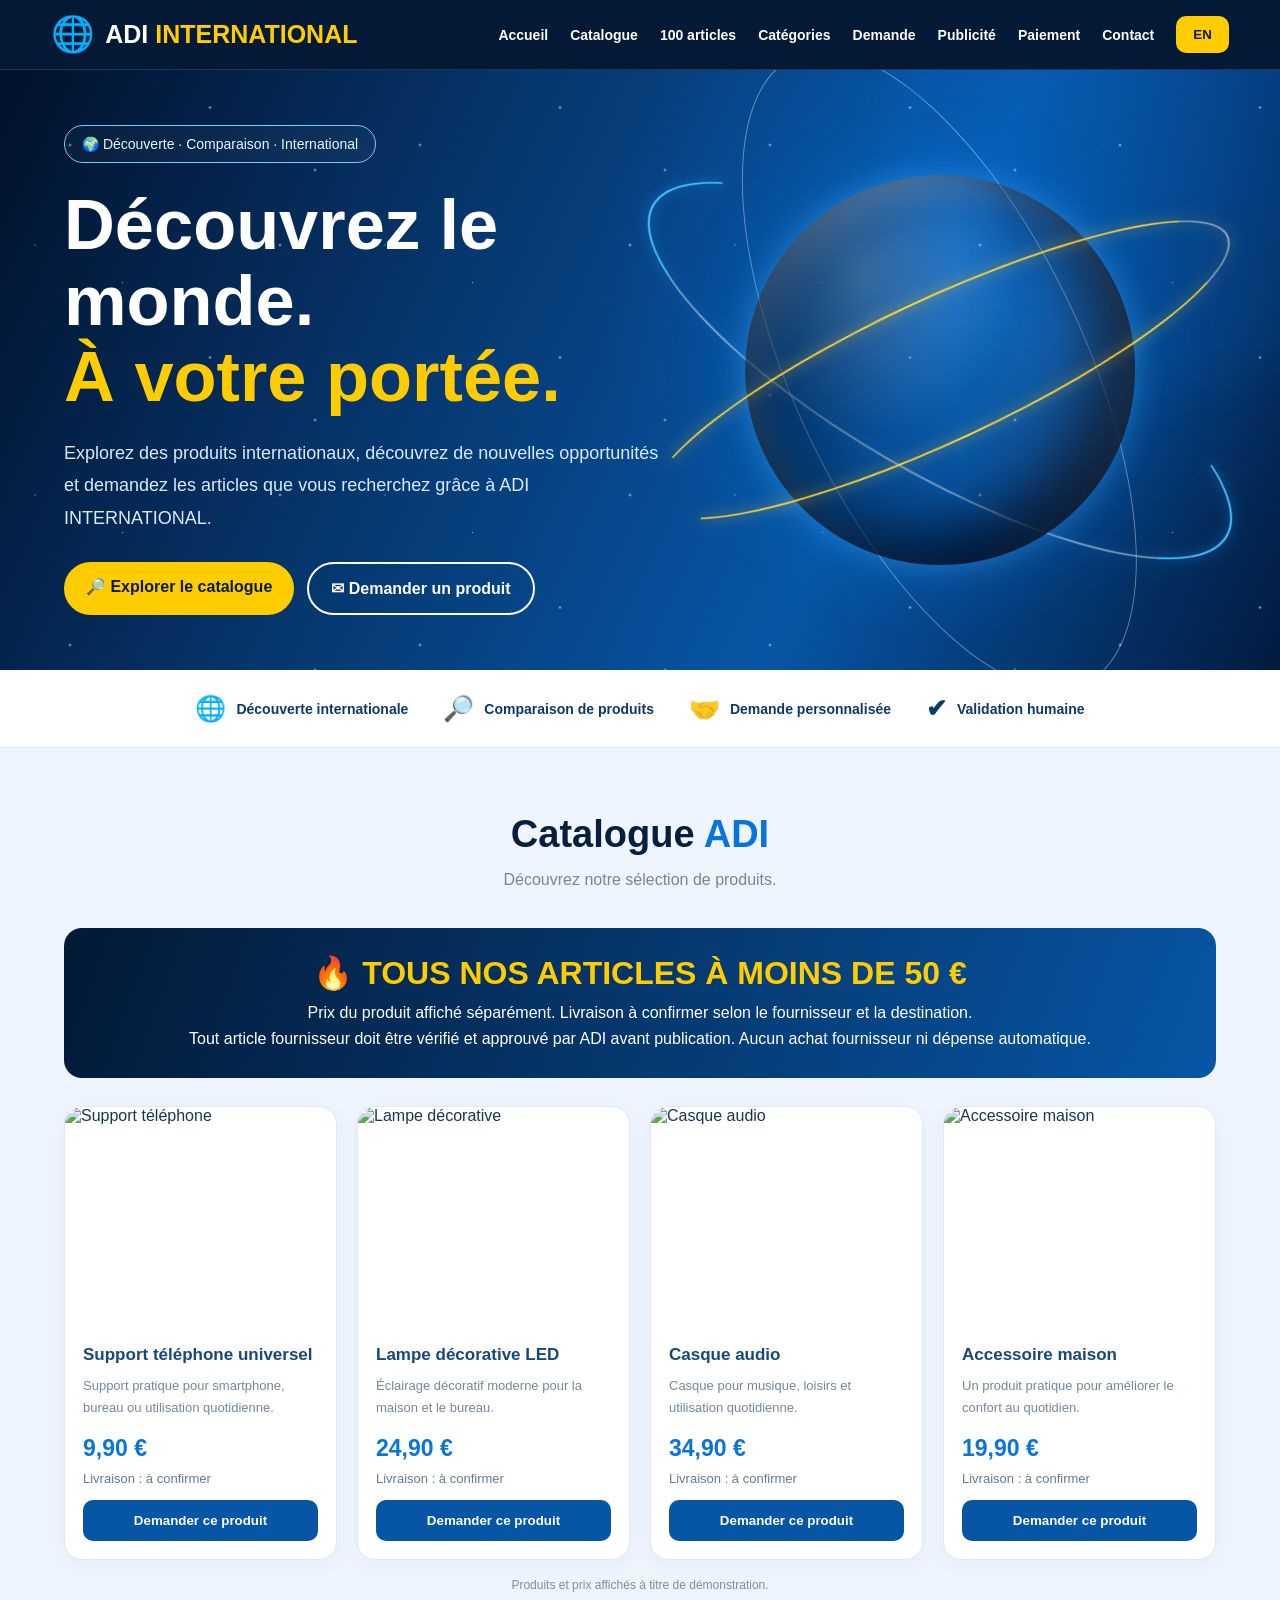
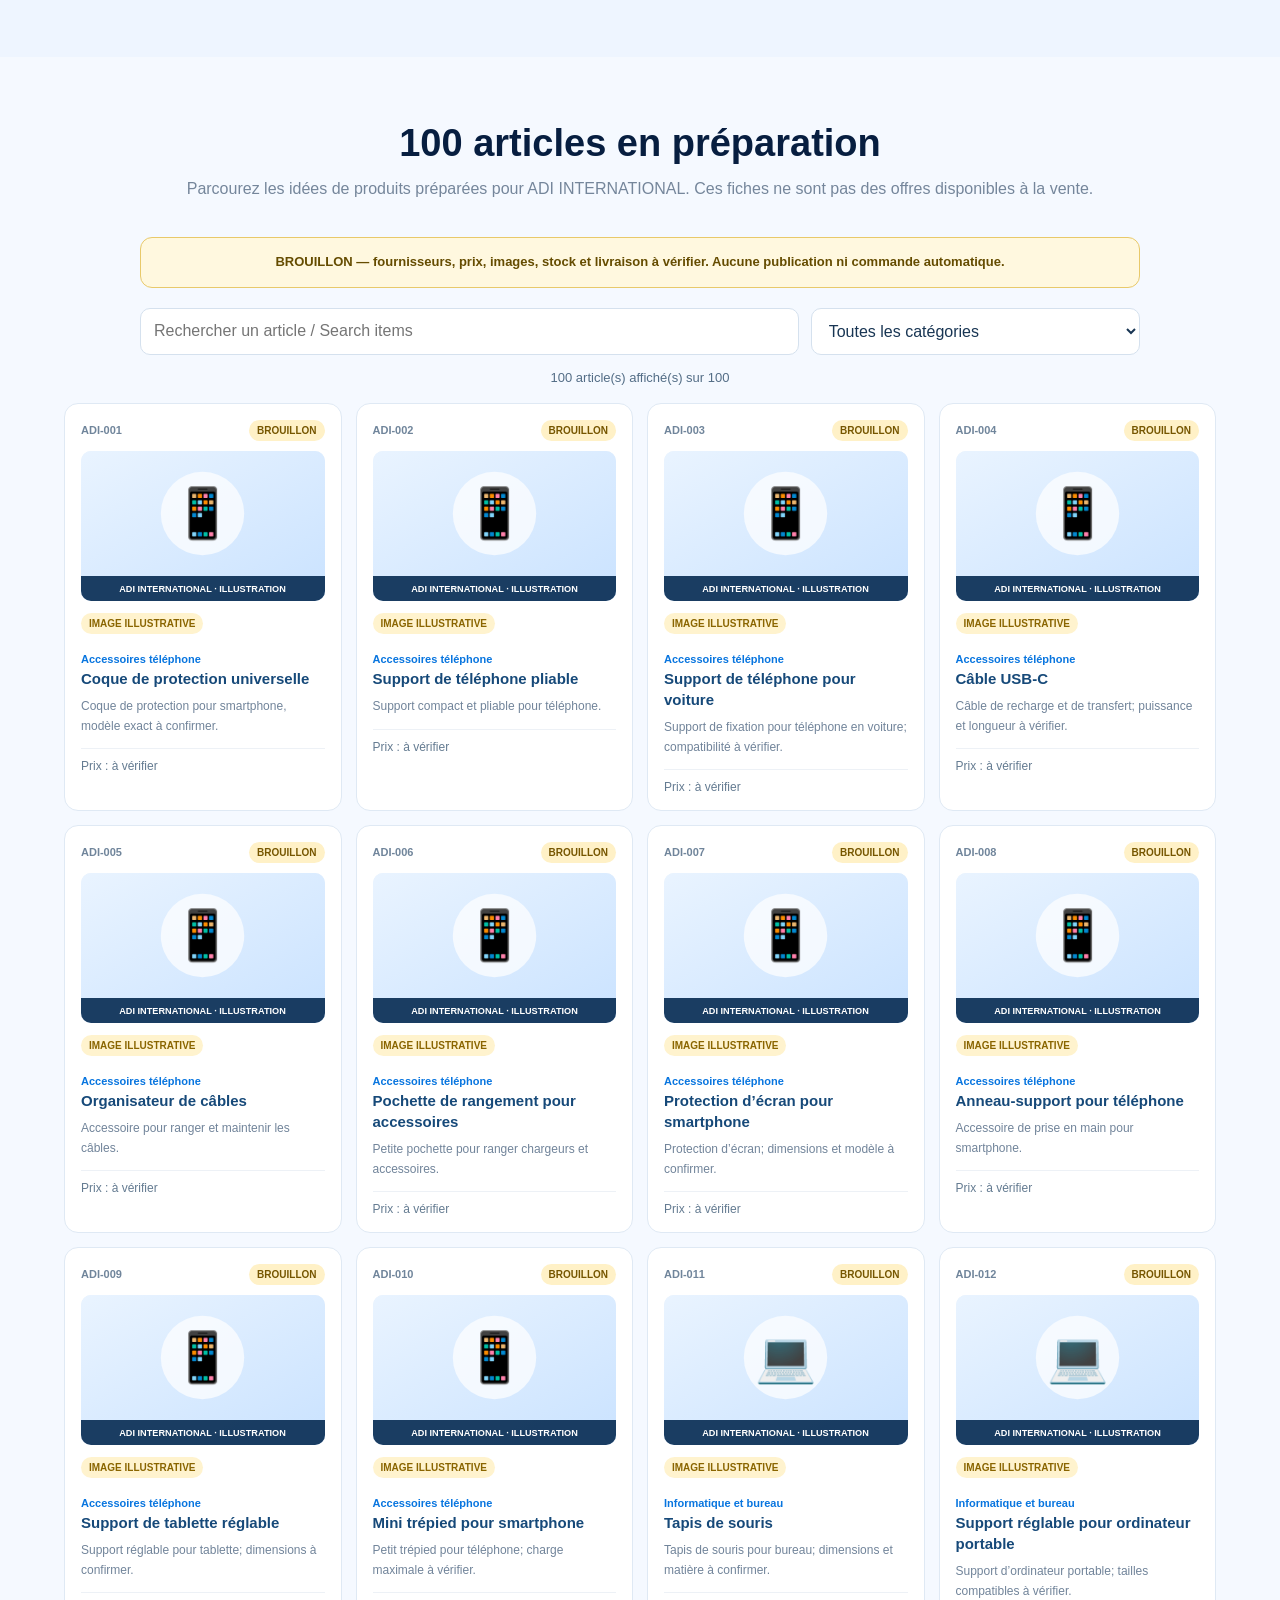
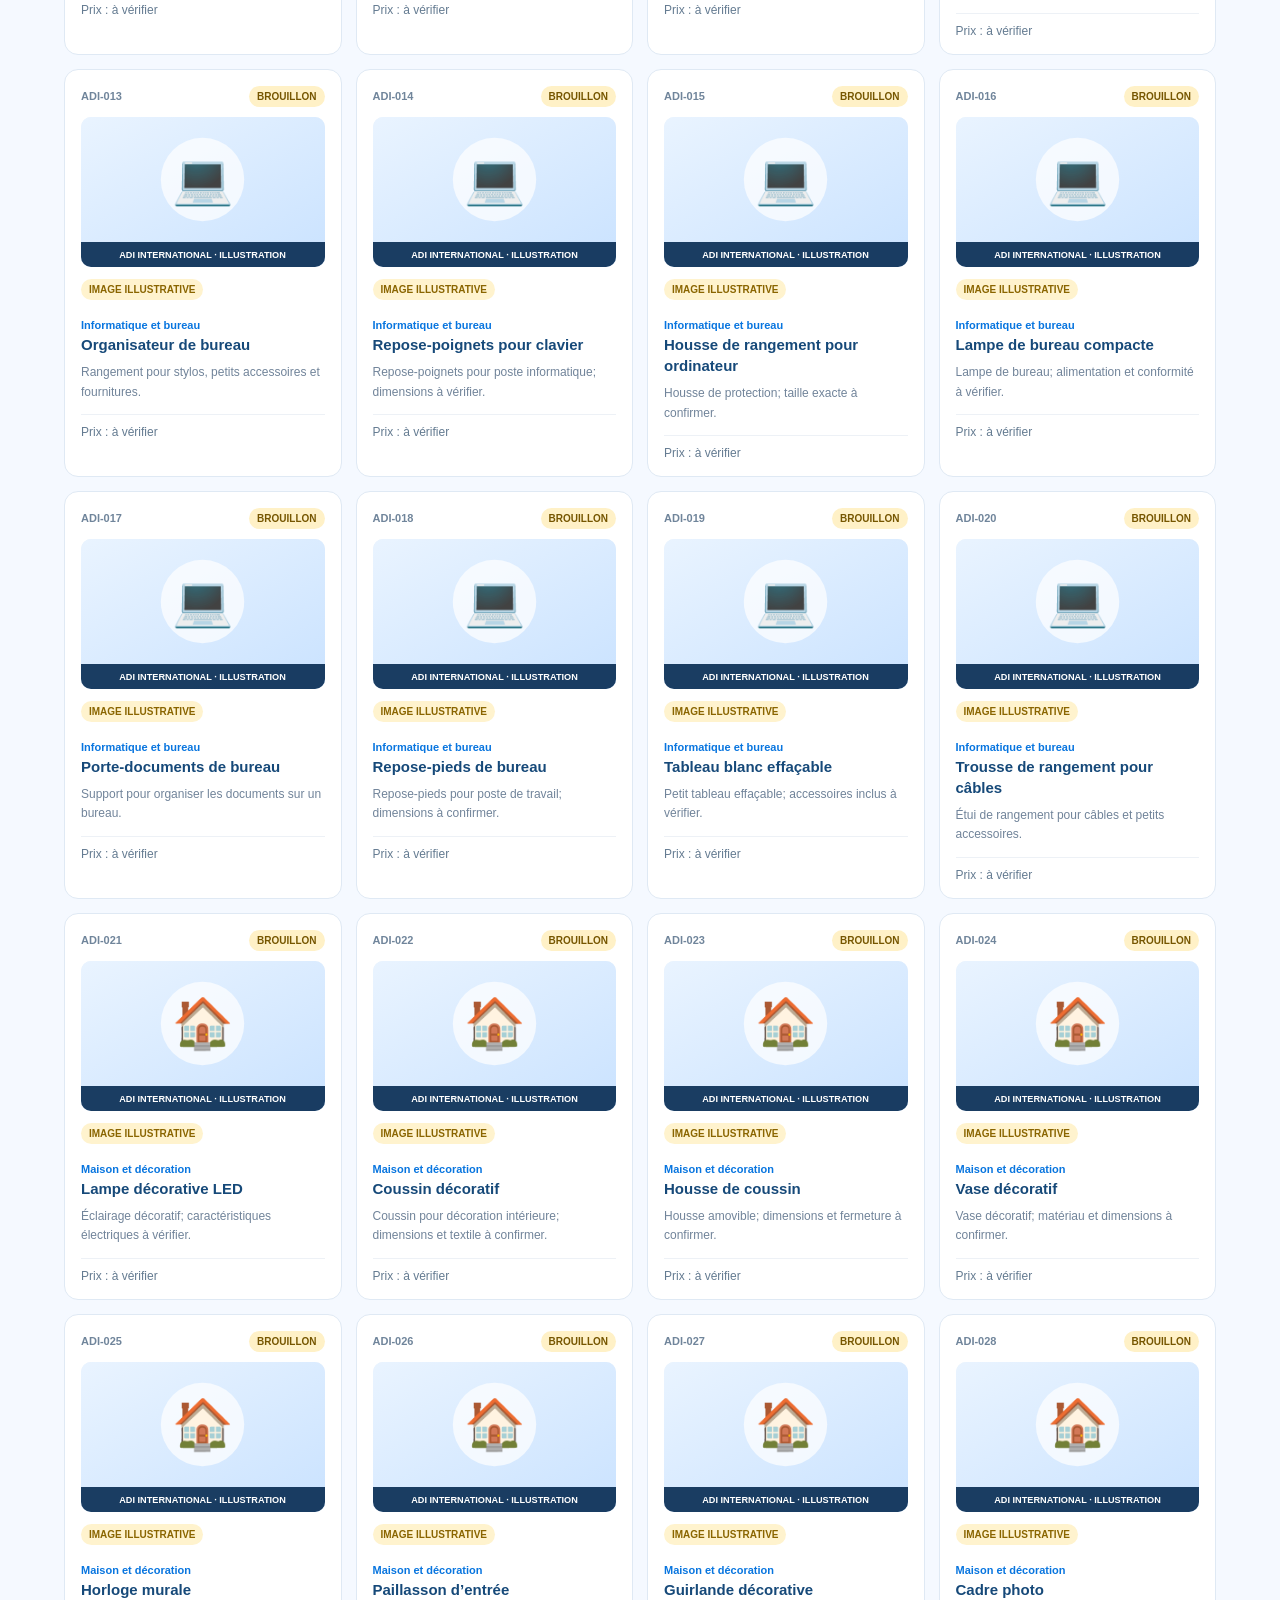
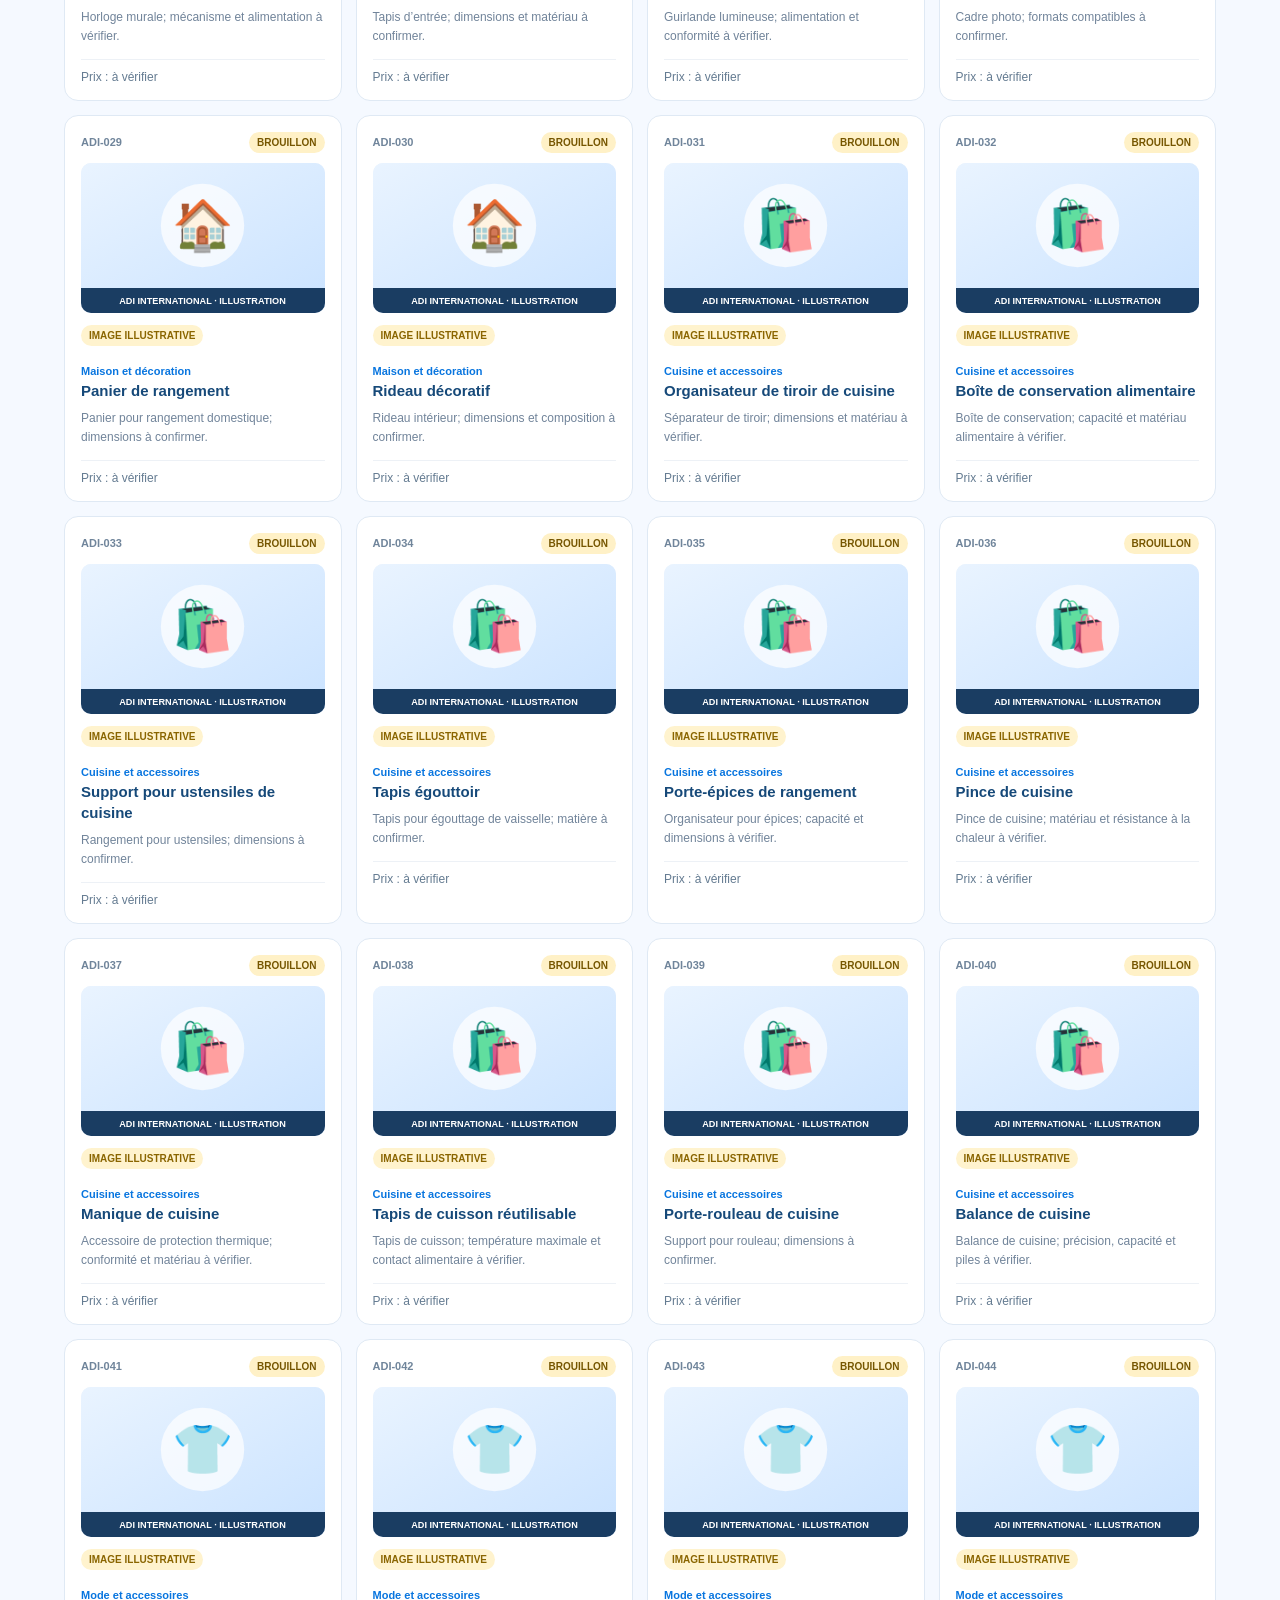
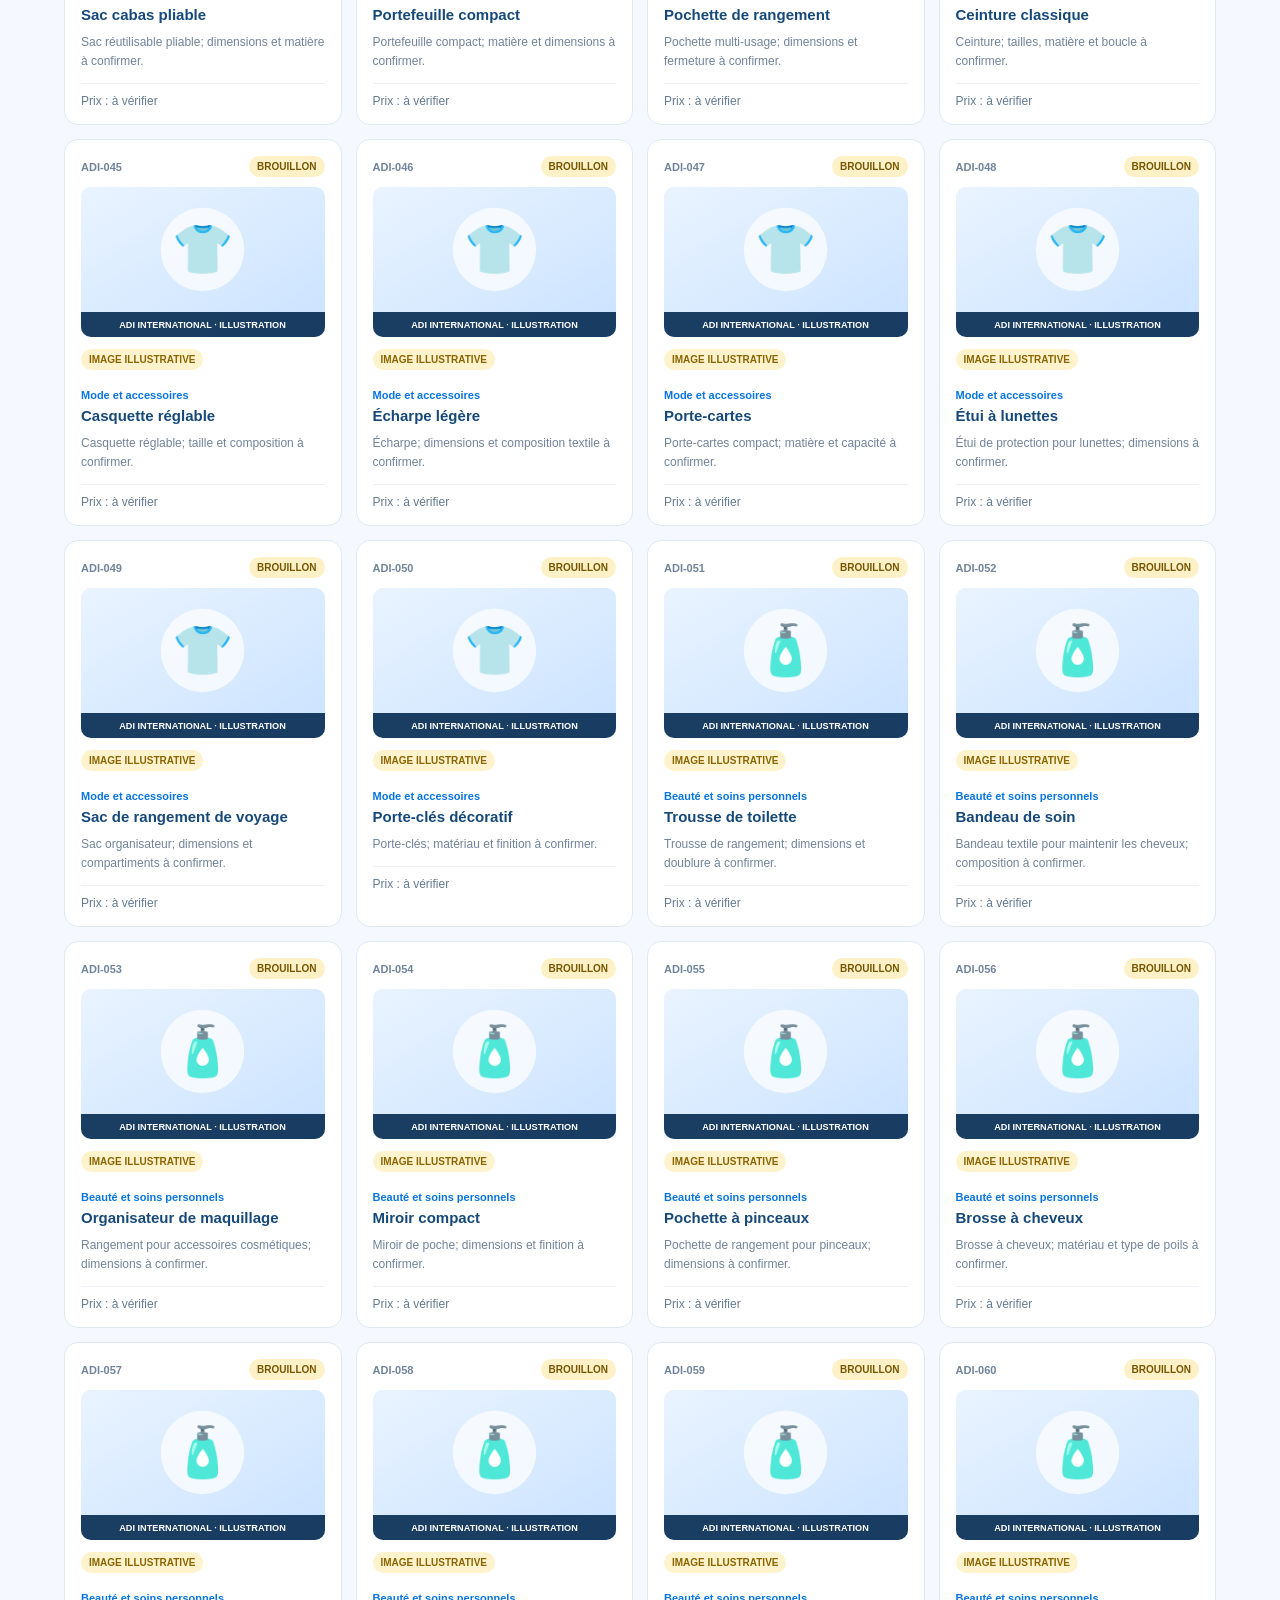
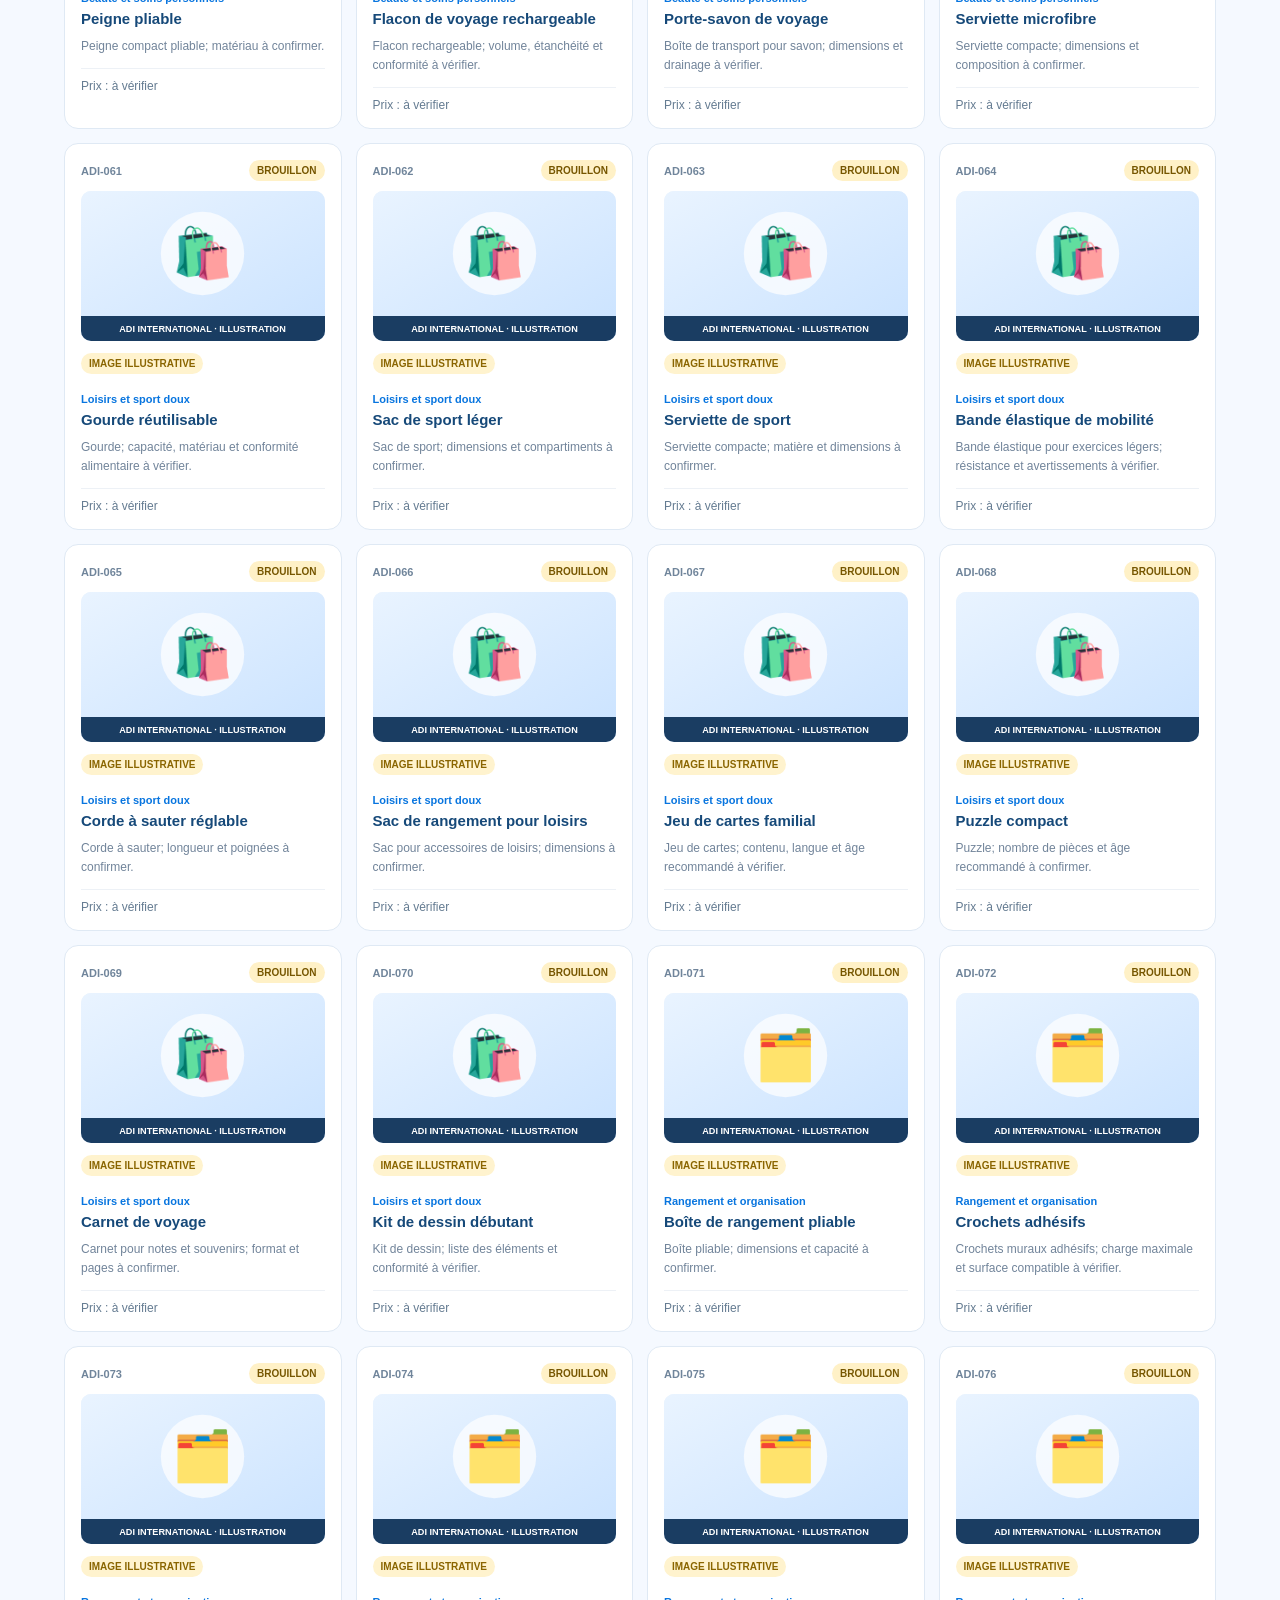
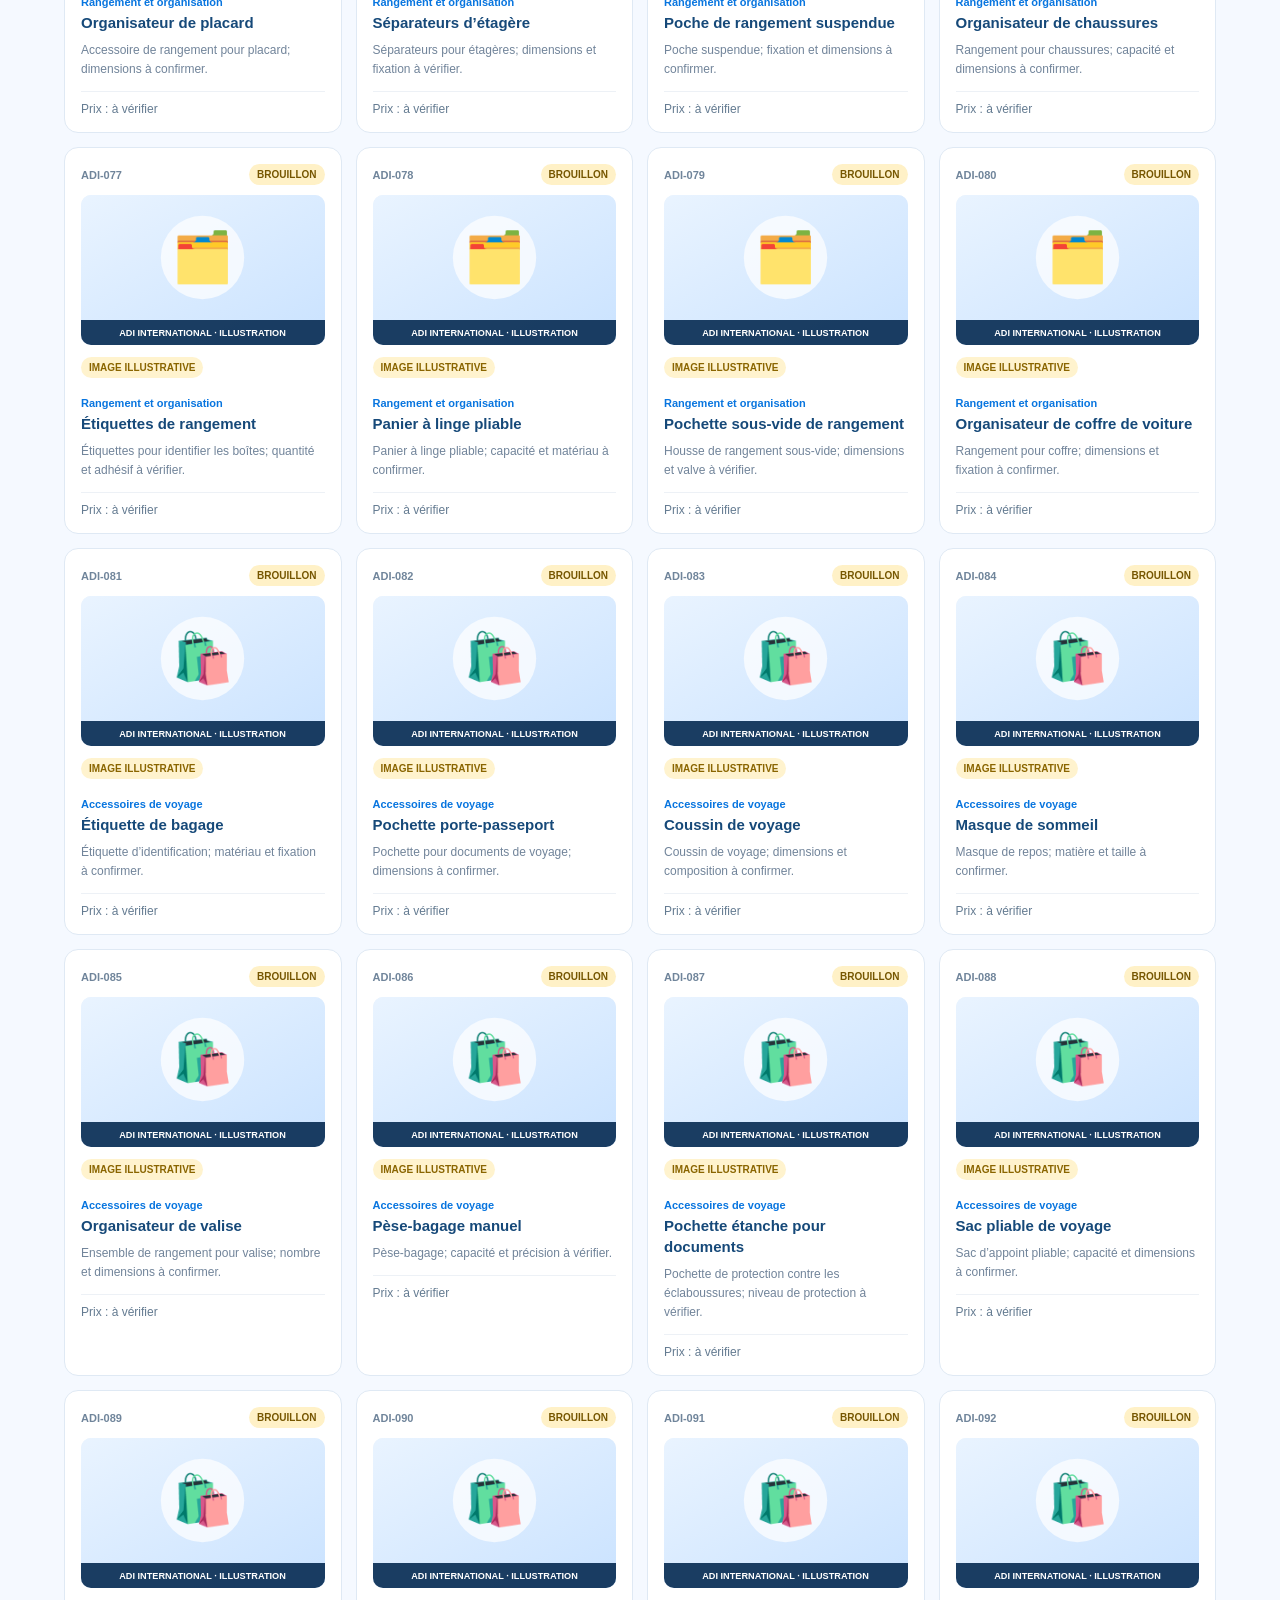
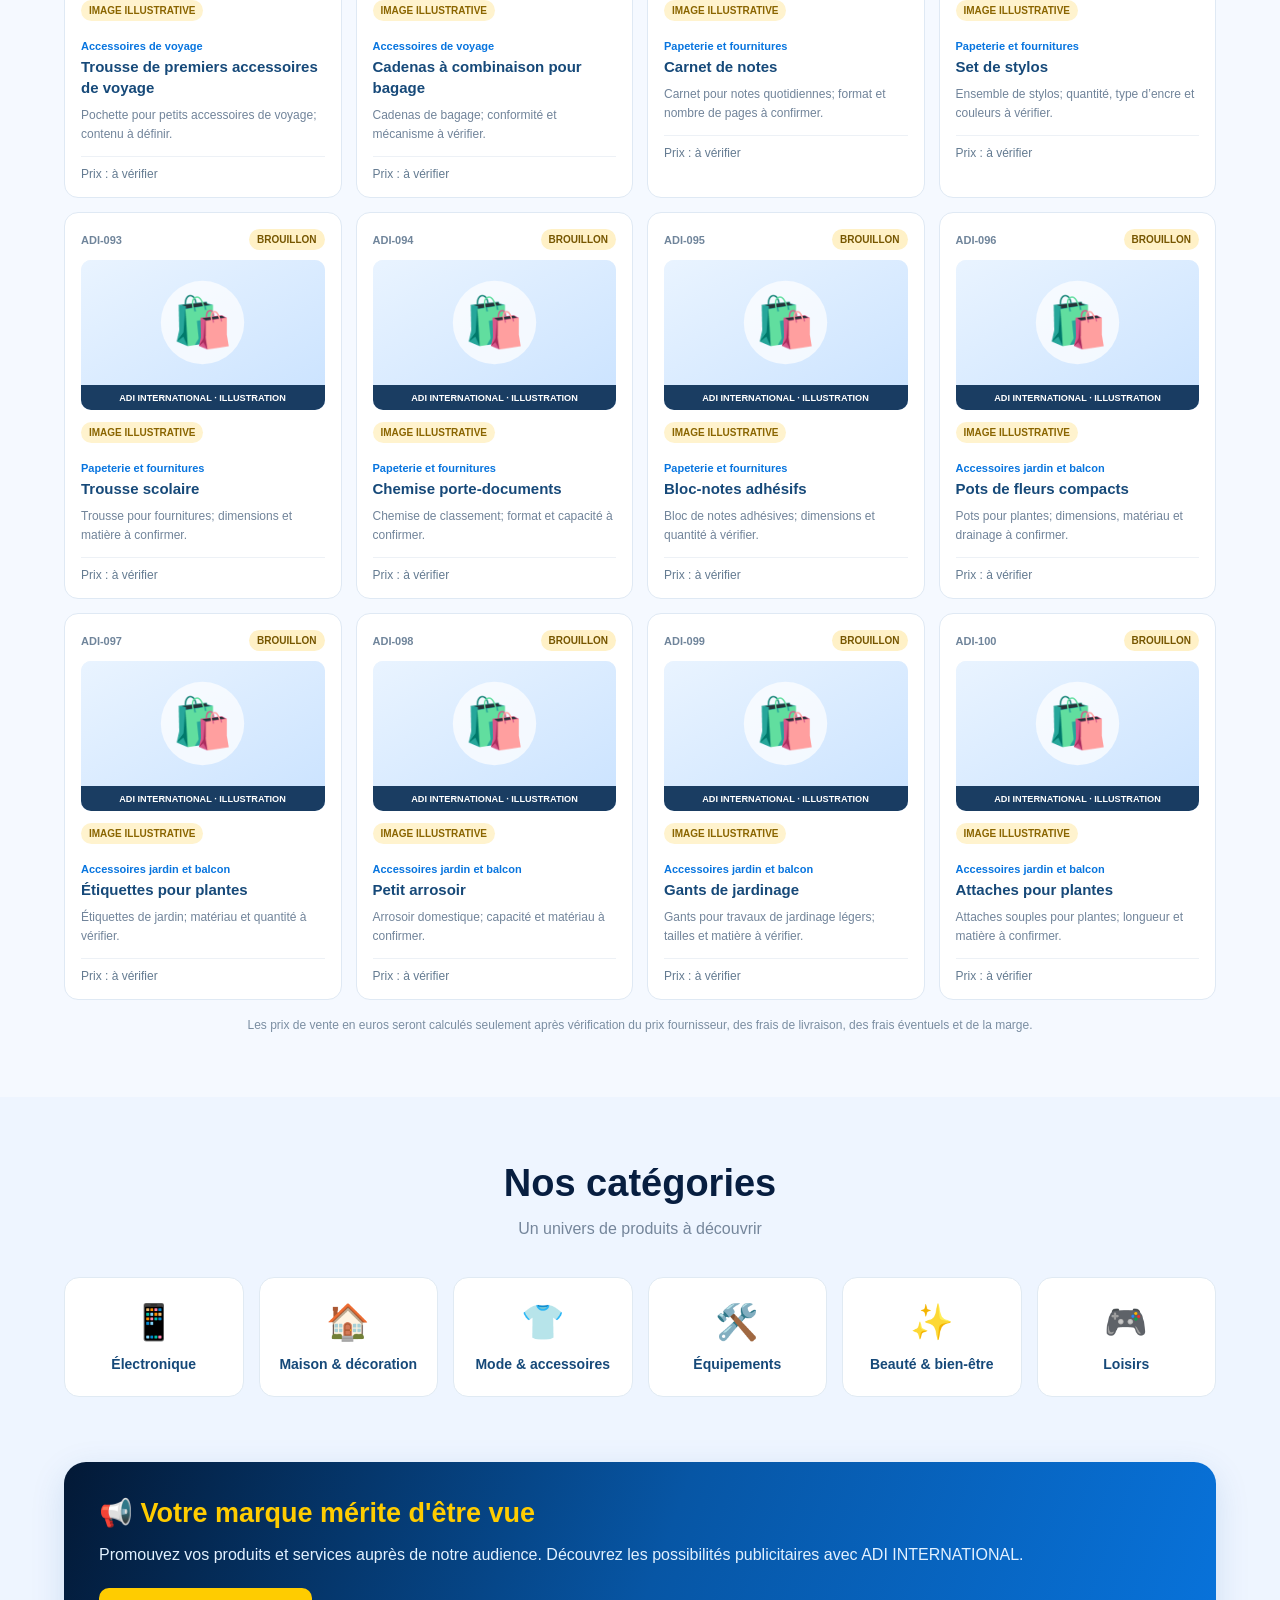
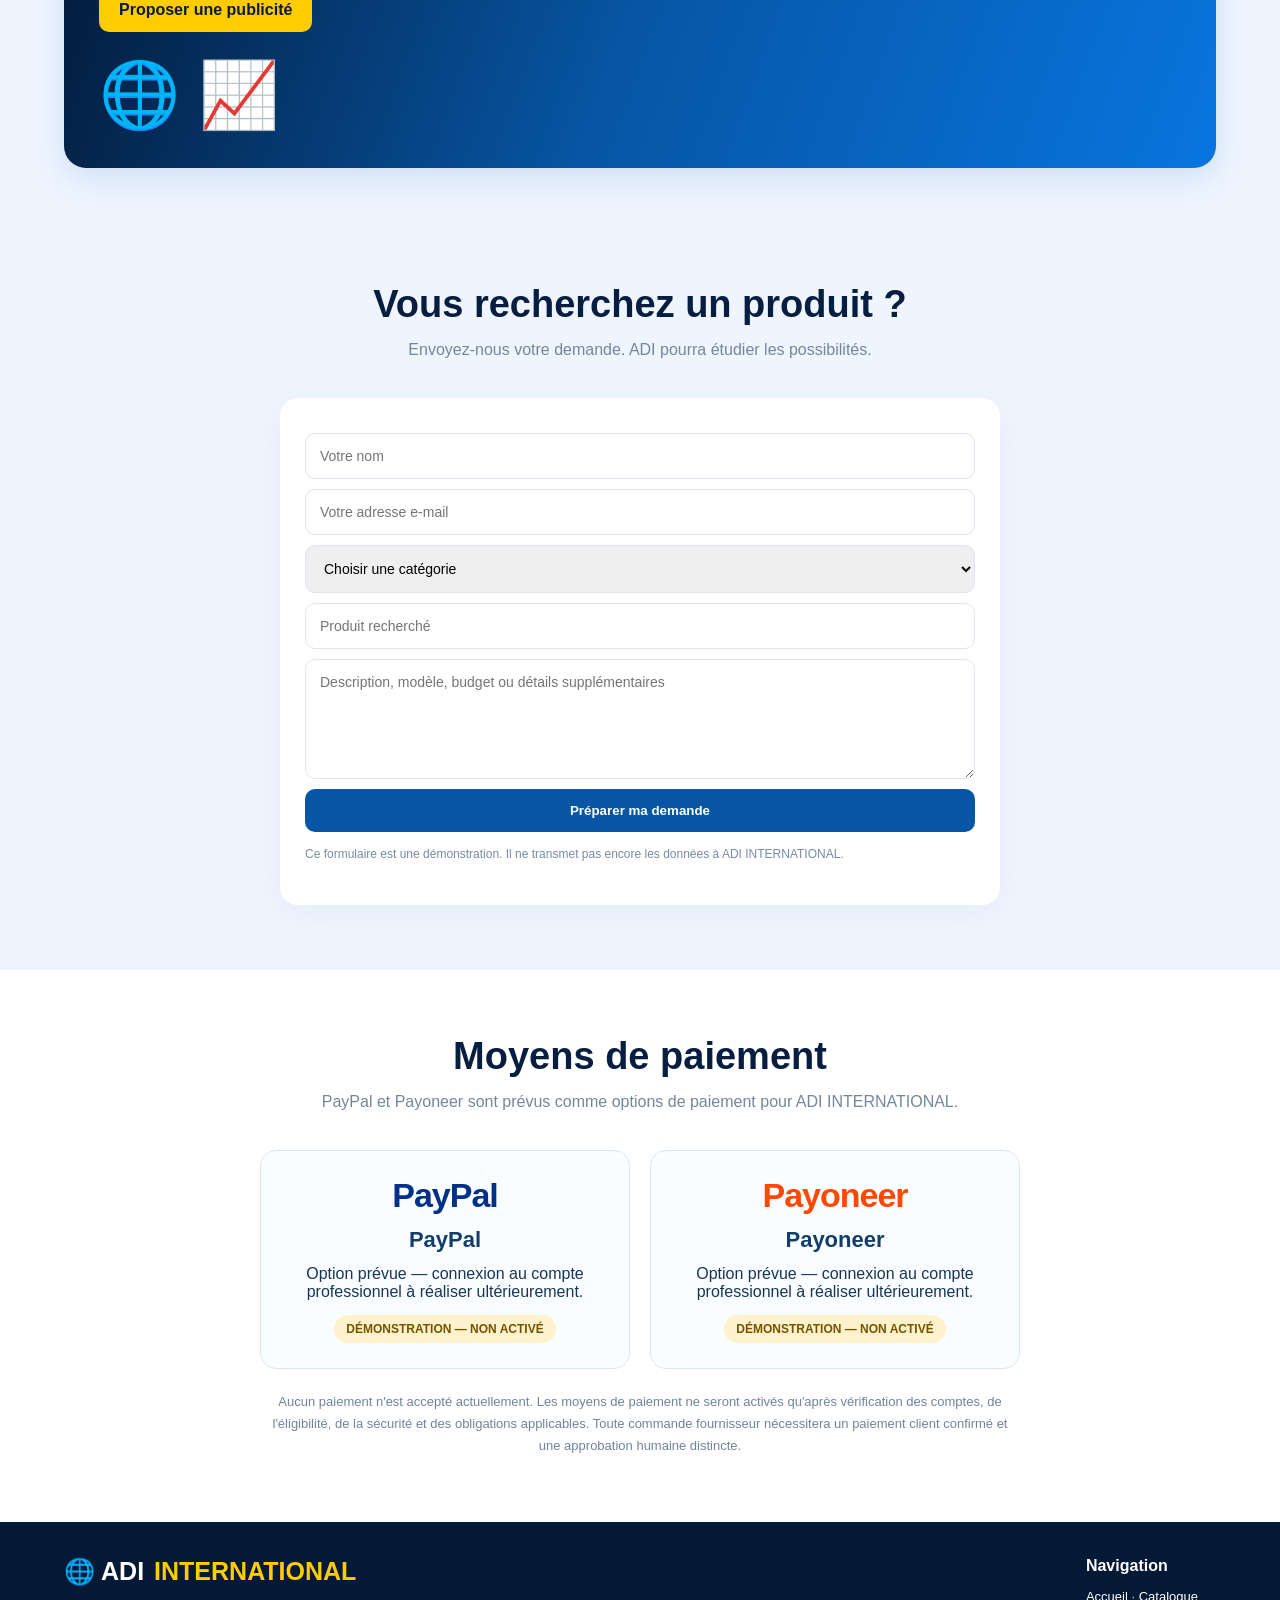
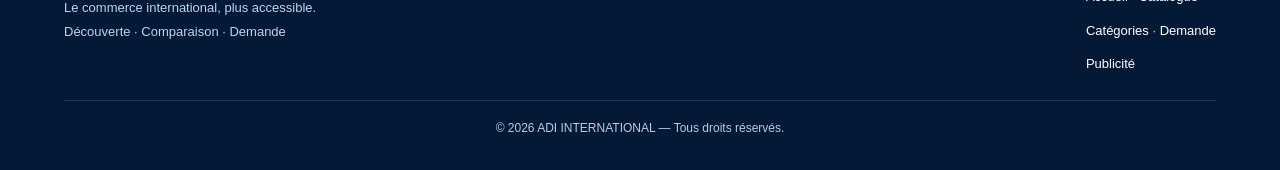
==== commit f27e31f6: "Show illustrative category images on all 100 draft product cards" ====
--- a/index.html
+++ b/index.html
@@ -550,7 +550,7 @@
 .draft-controls input,.draft-controls select{width:100%;padding:13px;border:1px solid #d5e1ee;border-radius:10px;background:#fff;font:inherit;color:#183553}
 .draft-count{text-align:center;color:#536d86;font-size:13px;margin:10px 0 18px}
 .draft-grid{display:grid;grid-template-columns:repeat(4,minmax(0,1fr));gap:14px}
-.draft-card{background:#fff;border:1px solid #dfe9f4;border-radius:14px;padding:16px;min-width:0}
+.draft-card{background:#fff;border:1px solid #dfe9f4;border-radius:14px;padding:16px;min-width:0}.draft-image{display:block;width:100%;height:150px;object-fit:cover;border-radius:10px;margin:0 0 12px;background:#eaf2fb}.draft-image-label{font-size:10px;color:#8a6500;background:#fff3ce;border-radius:20px;padding:5px 8px;display:inline-block;margin:0 0 9px;font-weight:bold}
 .draft-card-top{display:flex;align-items:center;justify-content:space-between;gap:8px;margin-bottom:10px}
 .draft-id{font-size:11px;color:#70859b;font-weight:bold}
 .draft-status{font-size:10px;font-weight:bold;color:#765600;background:#fff1c7;border-radius:20px;padding:5px 8px}
@@ -718,7 +718,7 @@
     <h2 data-fr="100 articles en <span>préparation</span>" data-en="100 items in <span>preparation</span>">100 articles en préparation</h2>
     <p data-fr="Parcourez les idées de produits préparées pour ADI INTERNATIONAL. Ces fiches ne sont pas des offres disponibles à la vente." data-en="Browse product ideas prepared for ADI INTERNATIONAL. These records are not offers available for sale.">Parcourez les idées de produits préparées pour ADI INTERNATIONAL. Ces fiches ne sont pas des offres disponibles à la vente.</p>
   </div>
-  <div class="draft-notice" data-fr="BROUILLON — fournisseurs, prix, images, stock et livraison à vérifier. Aucune publication ni commande automatique." data-en="DRAFT — suppliers, prices, images, stock and shipping must be checked. No automatic publication or ordering.">BROUILLON — fournisseurs, prix, images, stock et livraison à vérifier. Aucune publication ni commande automatique.</div>
+  <div class="draft-notice" data-fr="BROUILLON — images illustratives par catégorie uniquement ; photos exactes, fournisseurs, prix, stock et livraison à vérifier. Aucune publication ni commande automatique." data-en="DRAFT — category illustrations only; exact product photos, suppliers, prices, stock and shipping must be checked. No automatic publication or ordering.">BROUILLON — fournisseurs, prix, images, stock et livraison à vérifier. Aucune publication ni commande automatique.</div>
   <div class="draft-controls">
     <input id="draftSearch" type="search" placeholder="Rechercher un article / Search items" aria-label="Rechercher un article">
     <select id="draftCategory" aria-label="Filtrer par catégorie">
@@ -866,7 +866,16 @@
   const grid=document.getElementById("draftGrid");
   if(!grid || !draftProducts.length) return;
   const term=(document.getElementById("draftSearch").value||"").trim().toLocaleLowerCase();
-  const category=document.getElementById("draftCategory").value;
+  const categorySelect=document.getElementById("draftCategory");
+  const category=categorySelect.value;
+  [...categorySelect.options].forEach(option=>{
+    if(!option.value){
+      option.textContent=lang==="fr"?"Toutes les catégories":"All categories";
+    }else{
+      const sample=draftProducts.find(p=>p.category_fr===option.value);
+      if(sample) option.textContent=lang==="fr"?sample.category_fr:sample.category_en;
+    }
+  });
   const filtered=draftProducts.filter(p=>{
     const name=lang==="fr"?p.name_fr:p.name_en;
     const desc=lang==="fr"?p.description_fr:p.description_en;
@@ -882,11 +891,28 @@
     const id=document.createElement("span");id.className="draft-id";id.textContent=p.id;
     const status=document.createElement("span");status.className="draft-status";status.textContent=lang==="fr"?"BROUILLON":"DRAFT";
     top.append(id,status);
+    const categoryIcons={
+      "Accessoires téléphone":"📱","Phone accessories":"📱",
+      "Informatique et bureau":"💻","Computing and office":"💻",
+      "Maison et décoration":"🏠","Home and decor":"🏠",
+      "Cuisine":"🍳","Kitchen":"🍳",
+      "Mode et accessoires":"👕","Fashion and accessories":"👕",
+      "Beauté et soins personnels":"🧴","Beauty and personal care":"🧴",
+      "Loisirs et sport léger":"🎒","Leisure and light sports":"🎒",
+      "Rangement et organisation":"🗂️","Storage and organization":"🗂️",
+      "Voyage":"🧳","Travel":"🧳",
+      "Papeterie":"✏️","Stationery":"✏️",
+      "Jardin et balcon":"🪴","Garden and balcony":"🪴"
+    };
+    const icon=categoryIcons[p.category_fr]||"🛍️";
+    const svg='<svg xmlns="http://www.w3.org/2000/svg" width="640" height="360" viewBox="0 0 640 360"><defs><linearGradient id="g" x1="0" y1="0" x2="1" y2="1"><stop stop-color="#eaf4ff"/><stop offset="1" stop-color="#c9e2ff"/></linearGradient></defs><rect width="640" height="360" rx="24" fill="url(#g)"/><circle cx="320" cy="150" r="100" fill="#ffffff" opacity=".72"/><text x="320" y="190" text-anchor="middle" font-size="118">'+icon+'</text><rect x="0" y="300" width="640" height="60" fill="#062b52" opacity=".9"/><text x="320" y="338" text-anchor="middle" font-family="Arial,sans-serif" font-size="22" font-weight="700" fill="#ffffff">ADI INTERNATIONAL · ILLUSTRATION</text></svg>';
+    const img=document.createElement("img");img.className="draft-image";img.alt=(lang==="fr"?"Illustration de catégorie : ":"Category illustration: ")+(lang==="fr"?p.category_fr:p.category_en);img.loading="lazy";img.src="data:image/svg+xml;charset=utf-8,"+encodeURIComponent(svg);
+    const imageLabel=document.createElement("span");imageLabel.className="draft-image-label";imageLabel.textContent=lang==="fr"?"IMAGE ILLUSTRATIVE":"ILLUSTRATIVE IMAGE";
     const cat=document.createElement("p");cat.className="draft-category";cat.textContent=lang==="fr"?p.category_fr:p.category_en;
     const title=document.createElement("h3");title.textContent=lang==="fr"?p.name_fr:p.name_en;
     const desc=document.createElement("p");desc.textContent=lang==="fr"?p.description_fr:p.description_en;
     const price=document.createElement("div");price.className="draft-price";price.textContent=lang==="fr"?"Prix : à vérifier":"Price: to be verified";
-    card.append(top,cat,title,desc,price);grid.append(card);
+    card.append(top,img,imageLabel,cat,title,desc,price);grid.append(card);
   });
   document.getElementById("draftCount").textContent=lang==="fr"
     ? filtered.length+" article(s) affiché(s) sur "+draftProducts.length
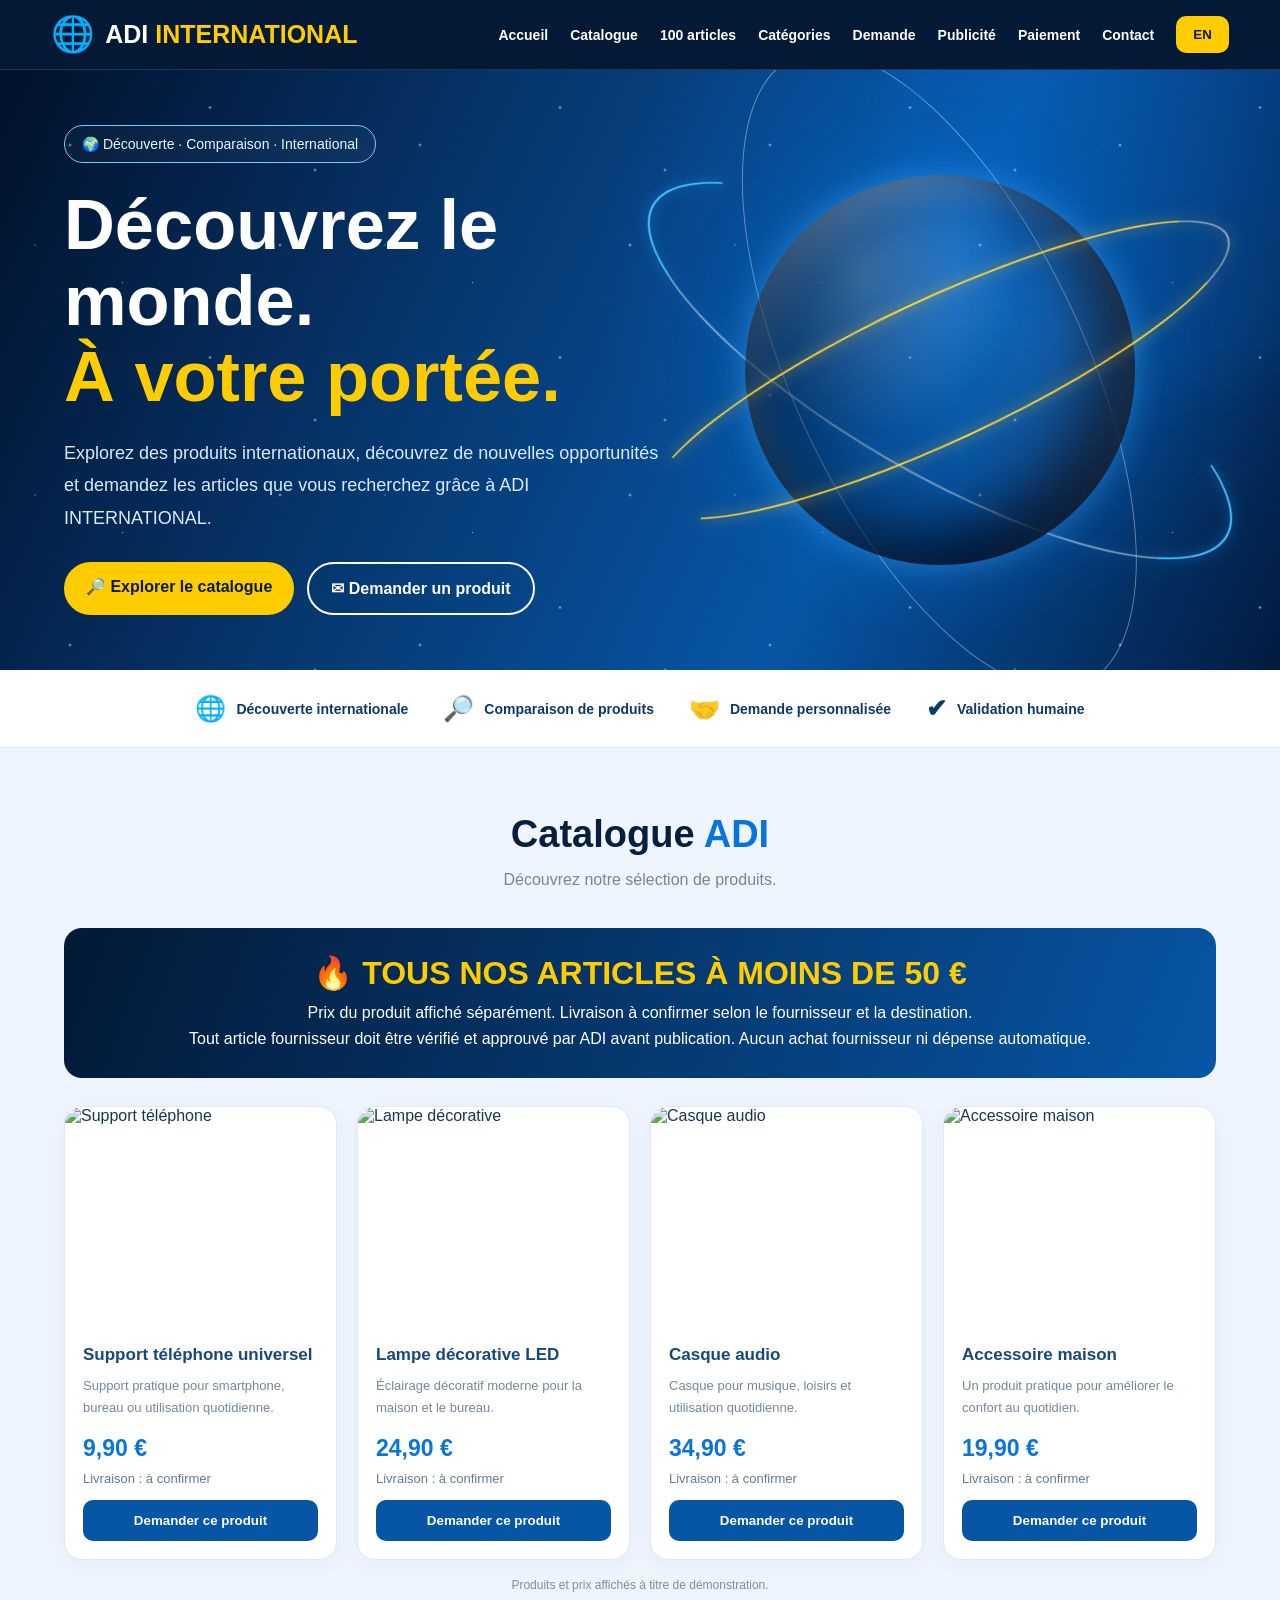
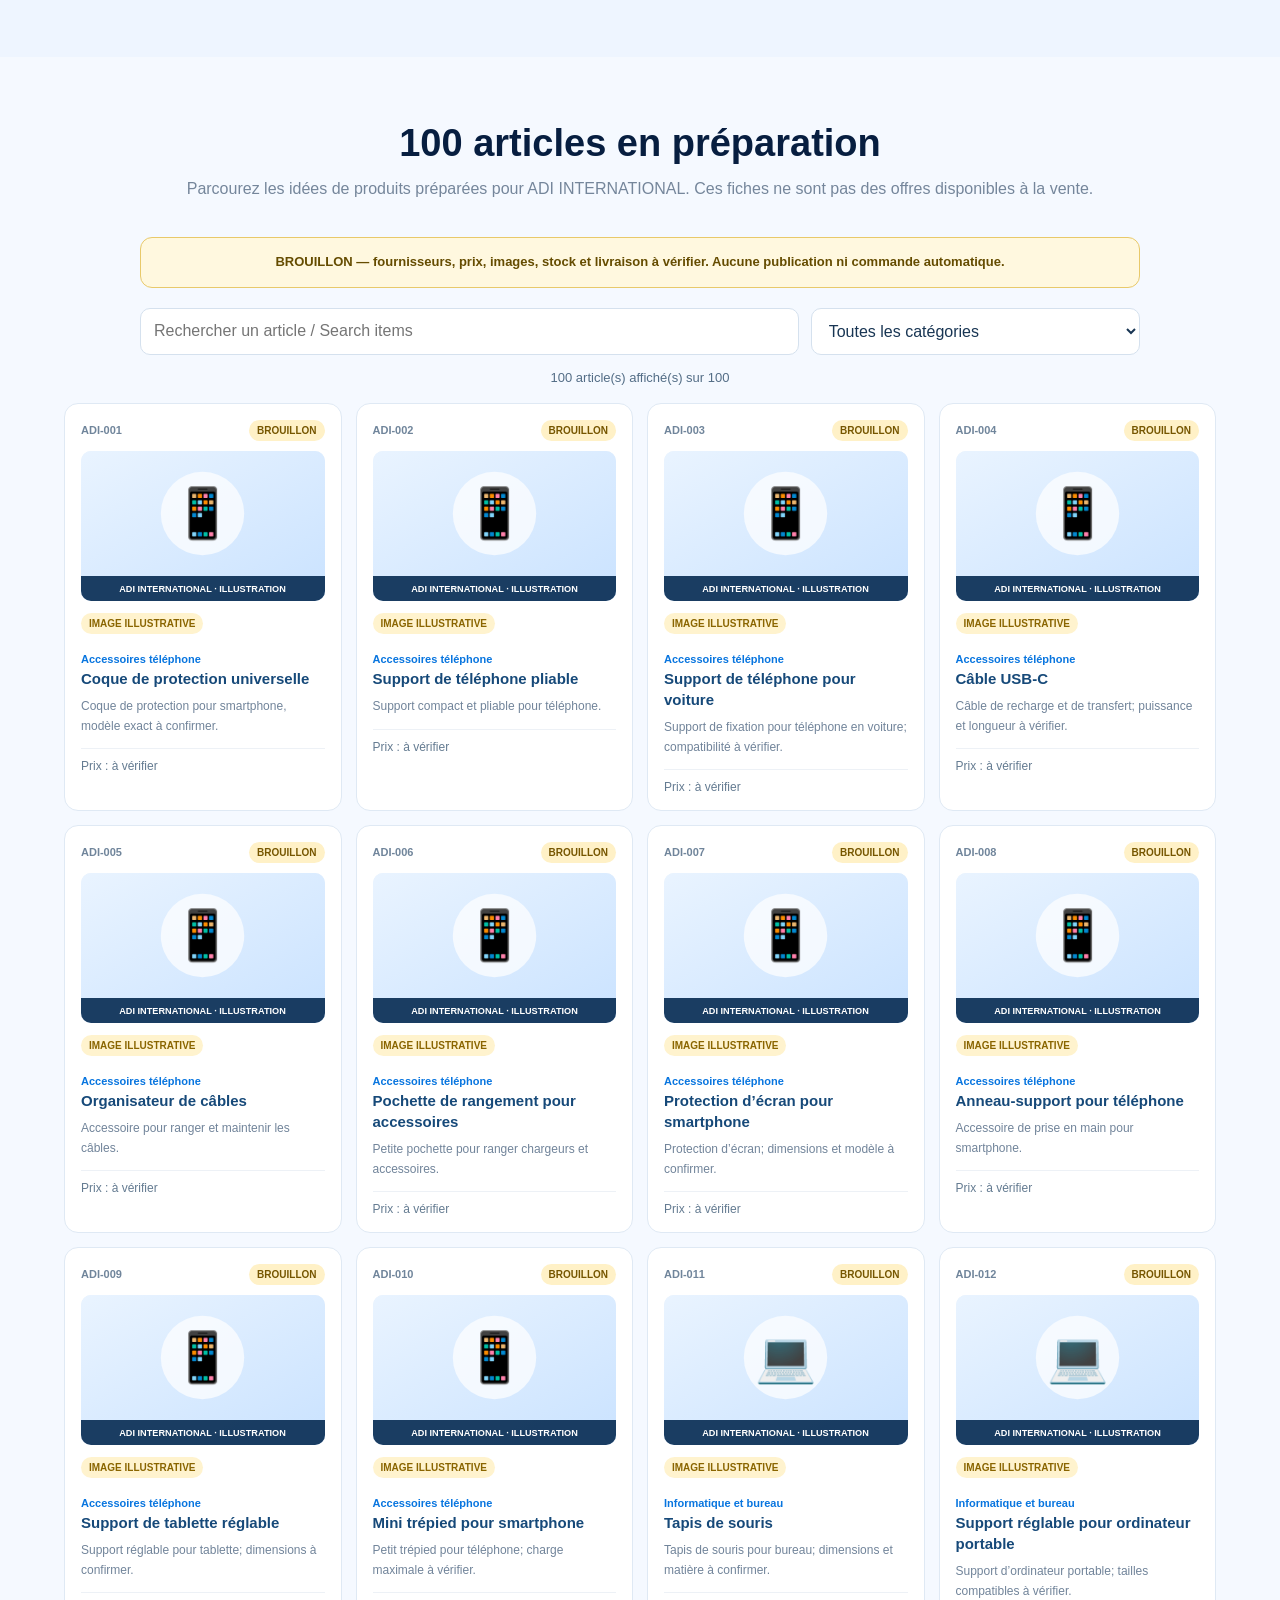
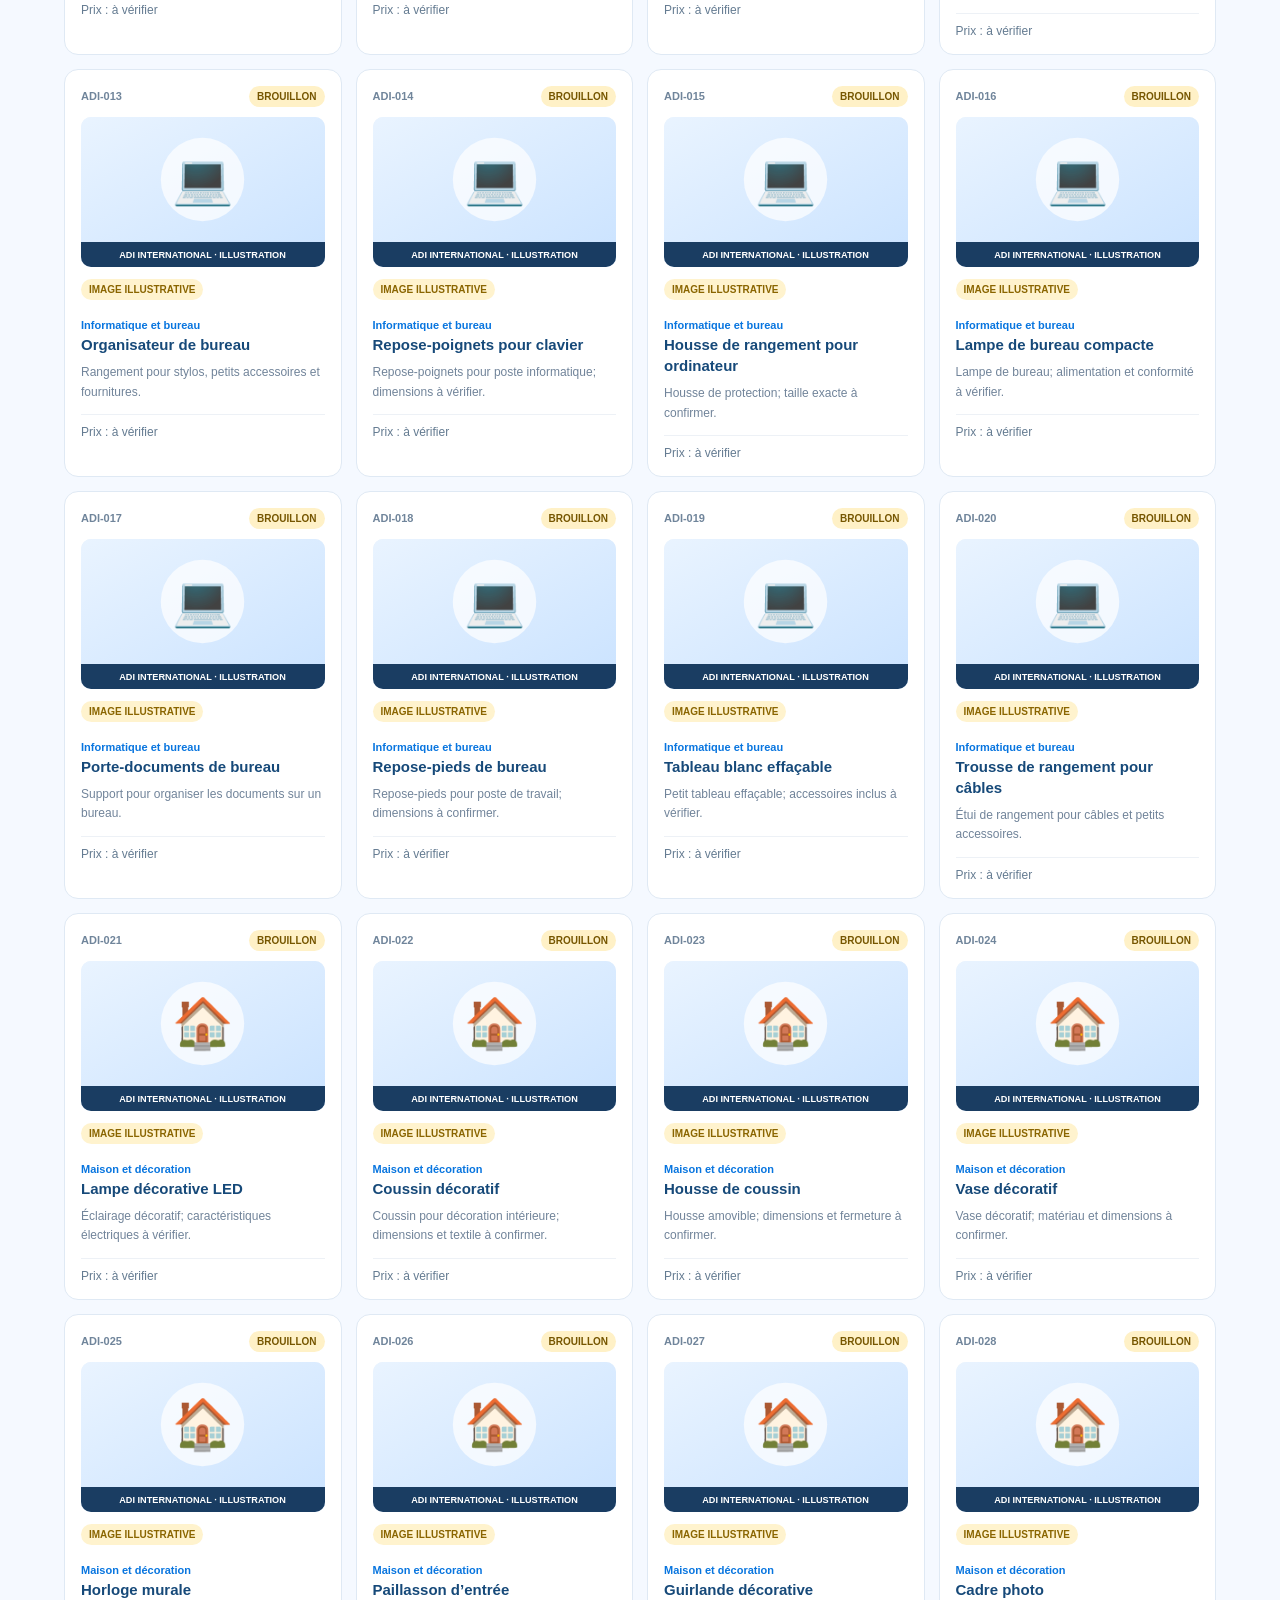
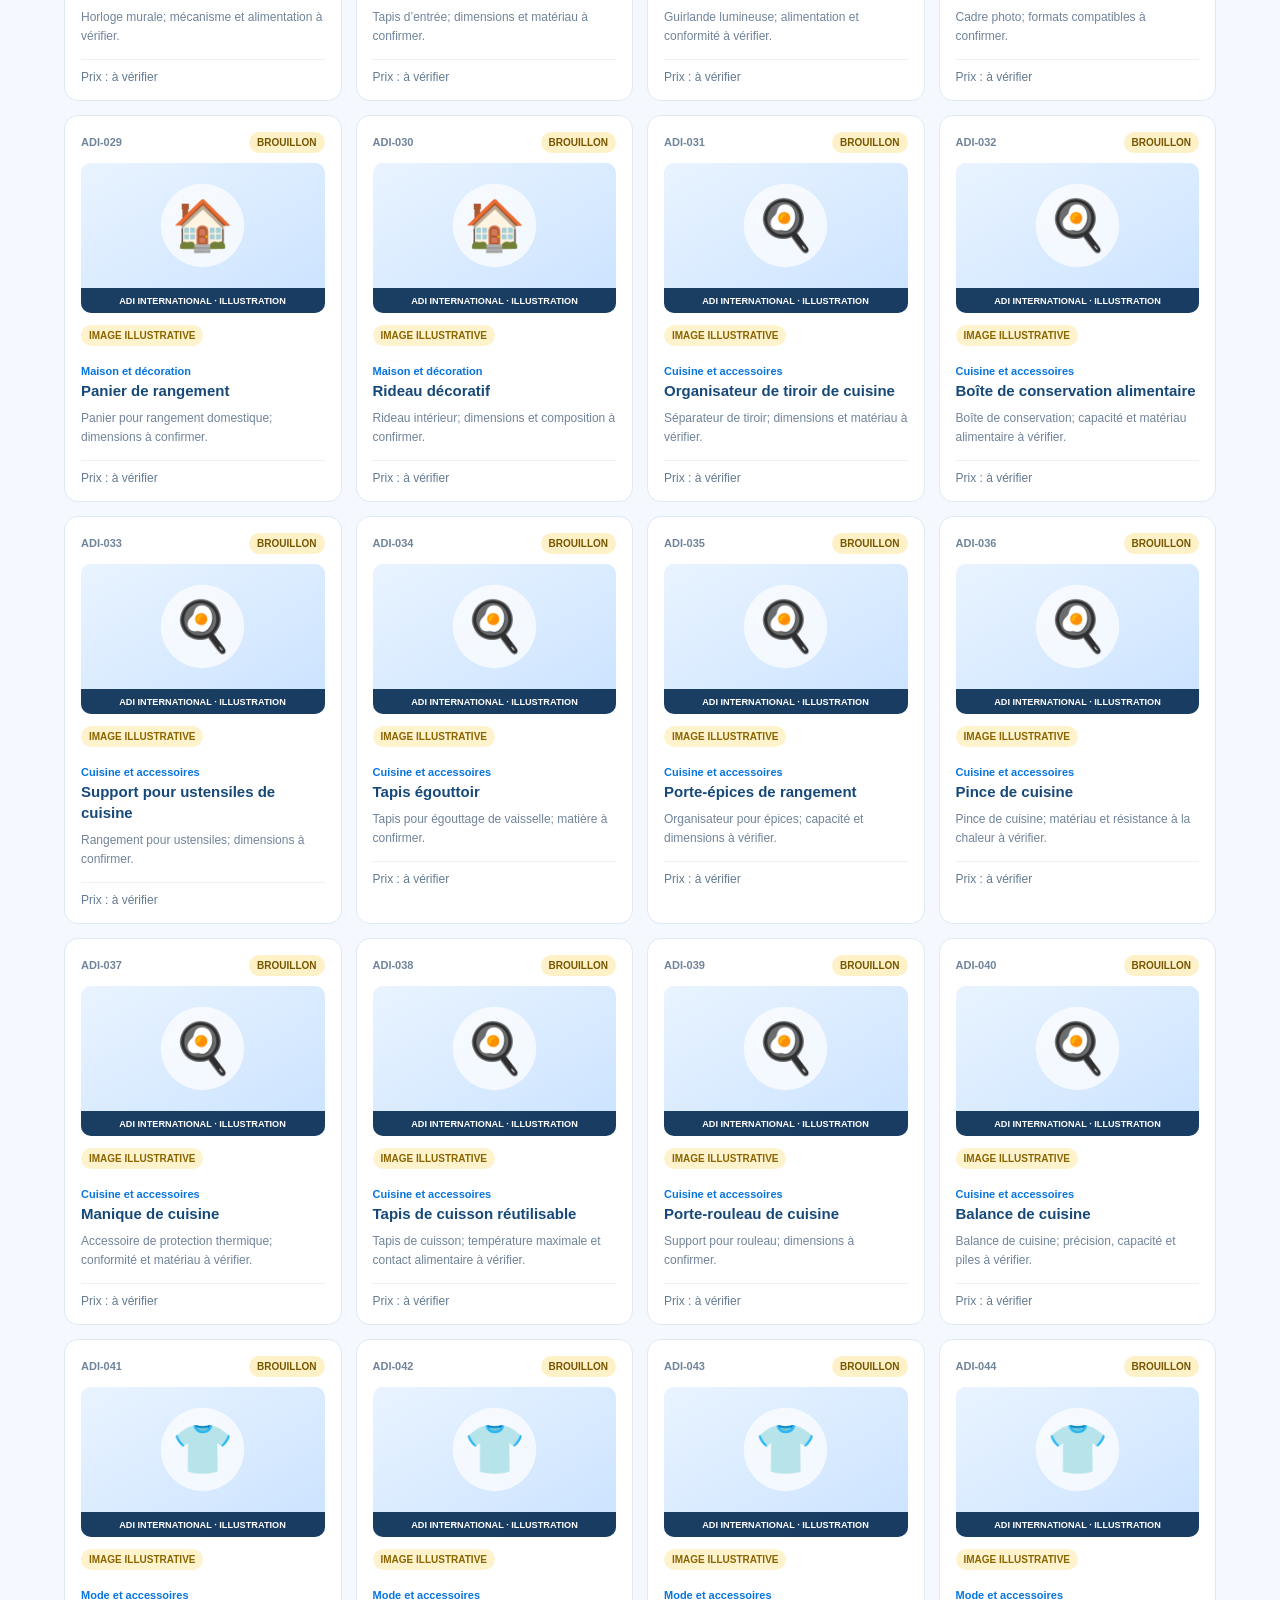
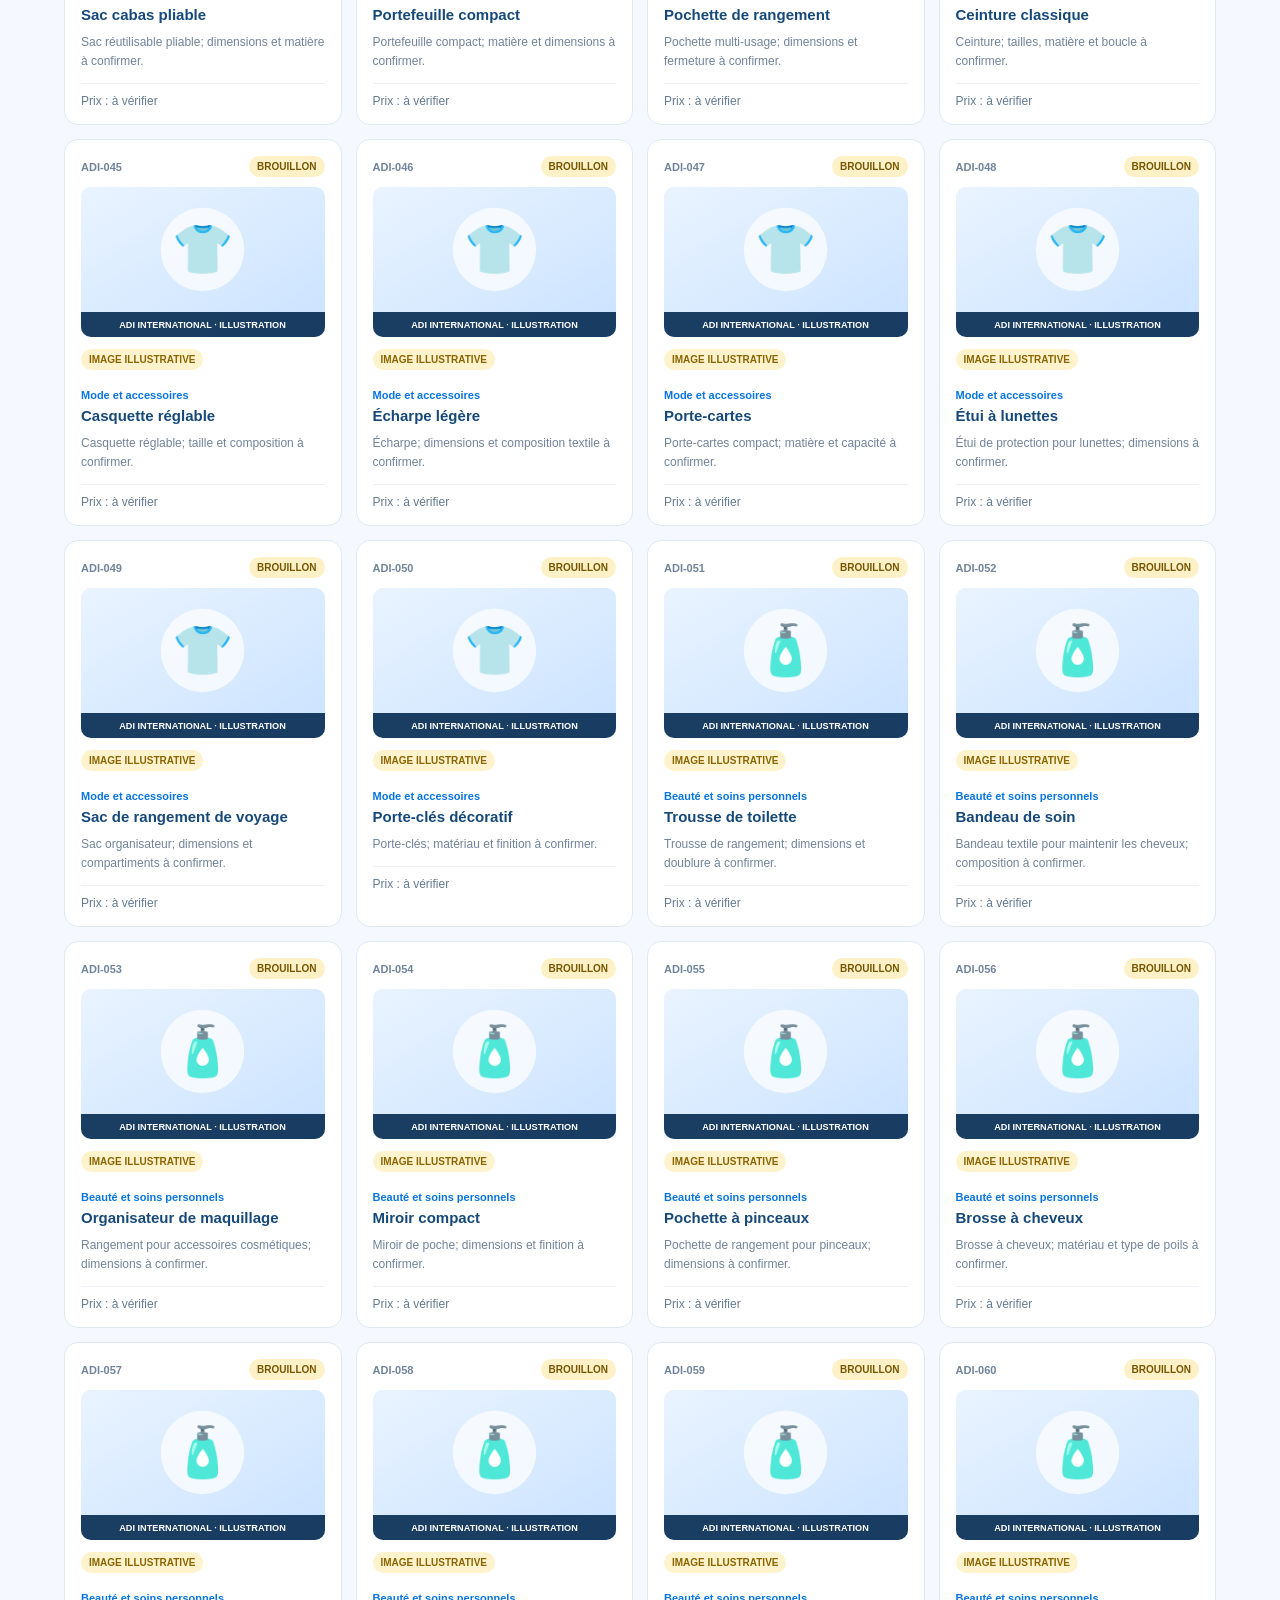
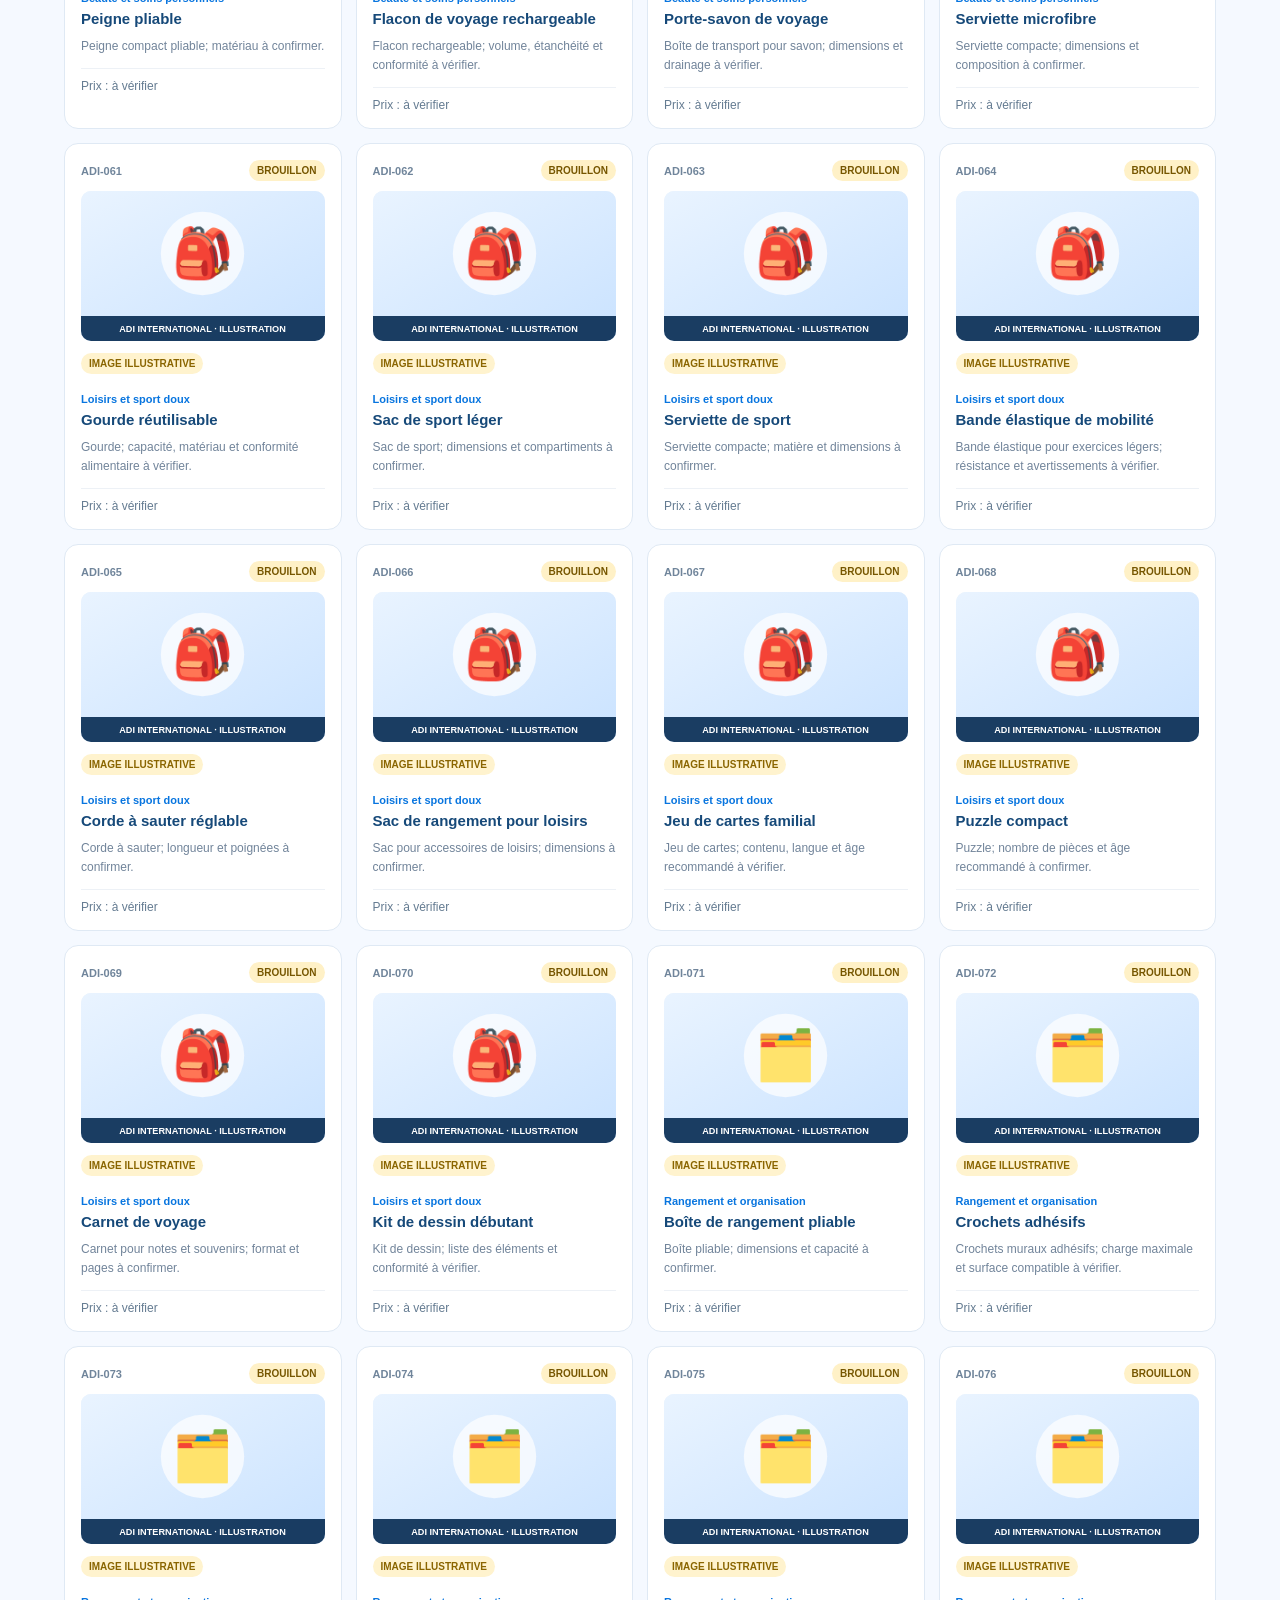
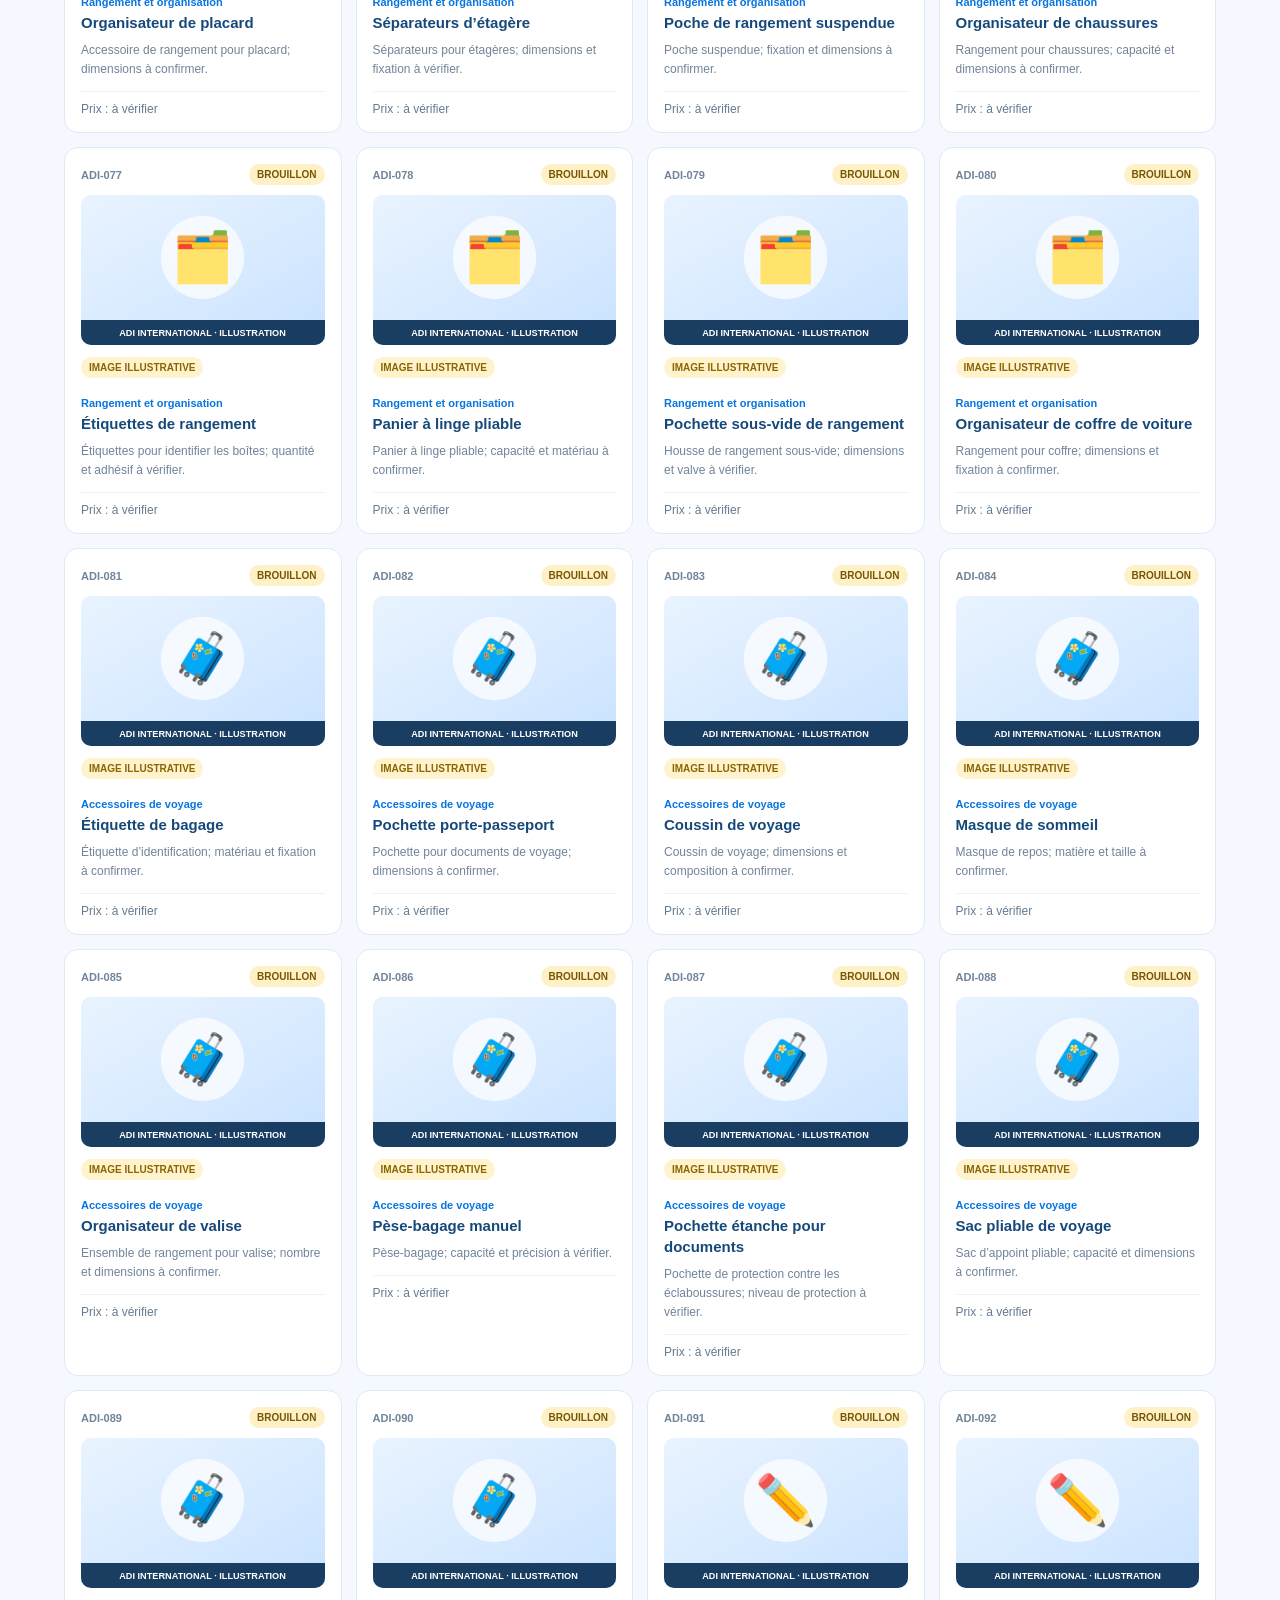
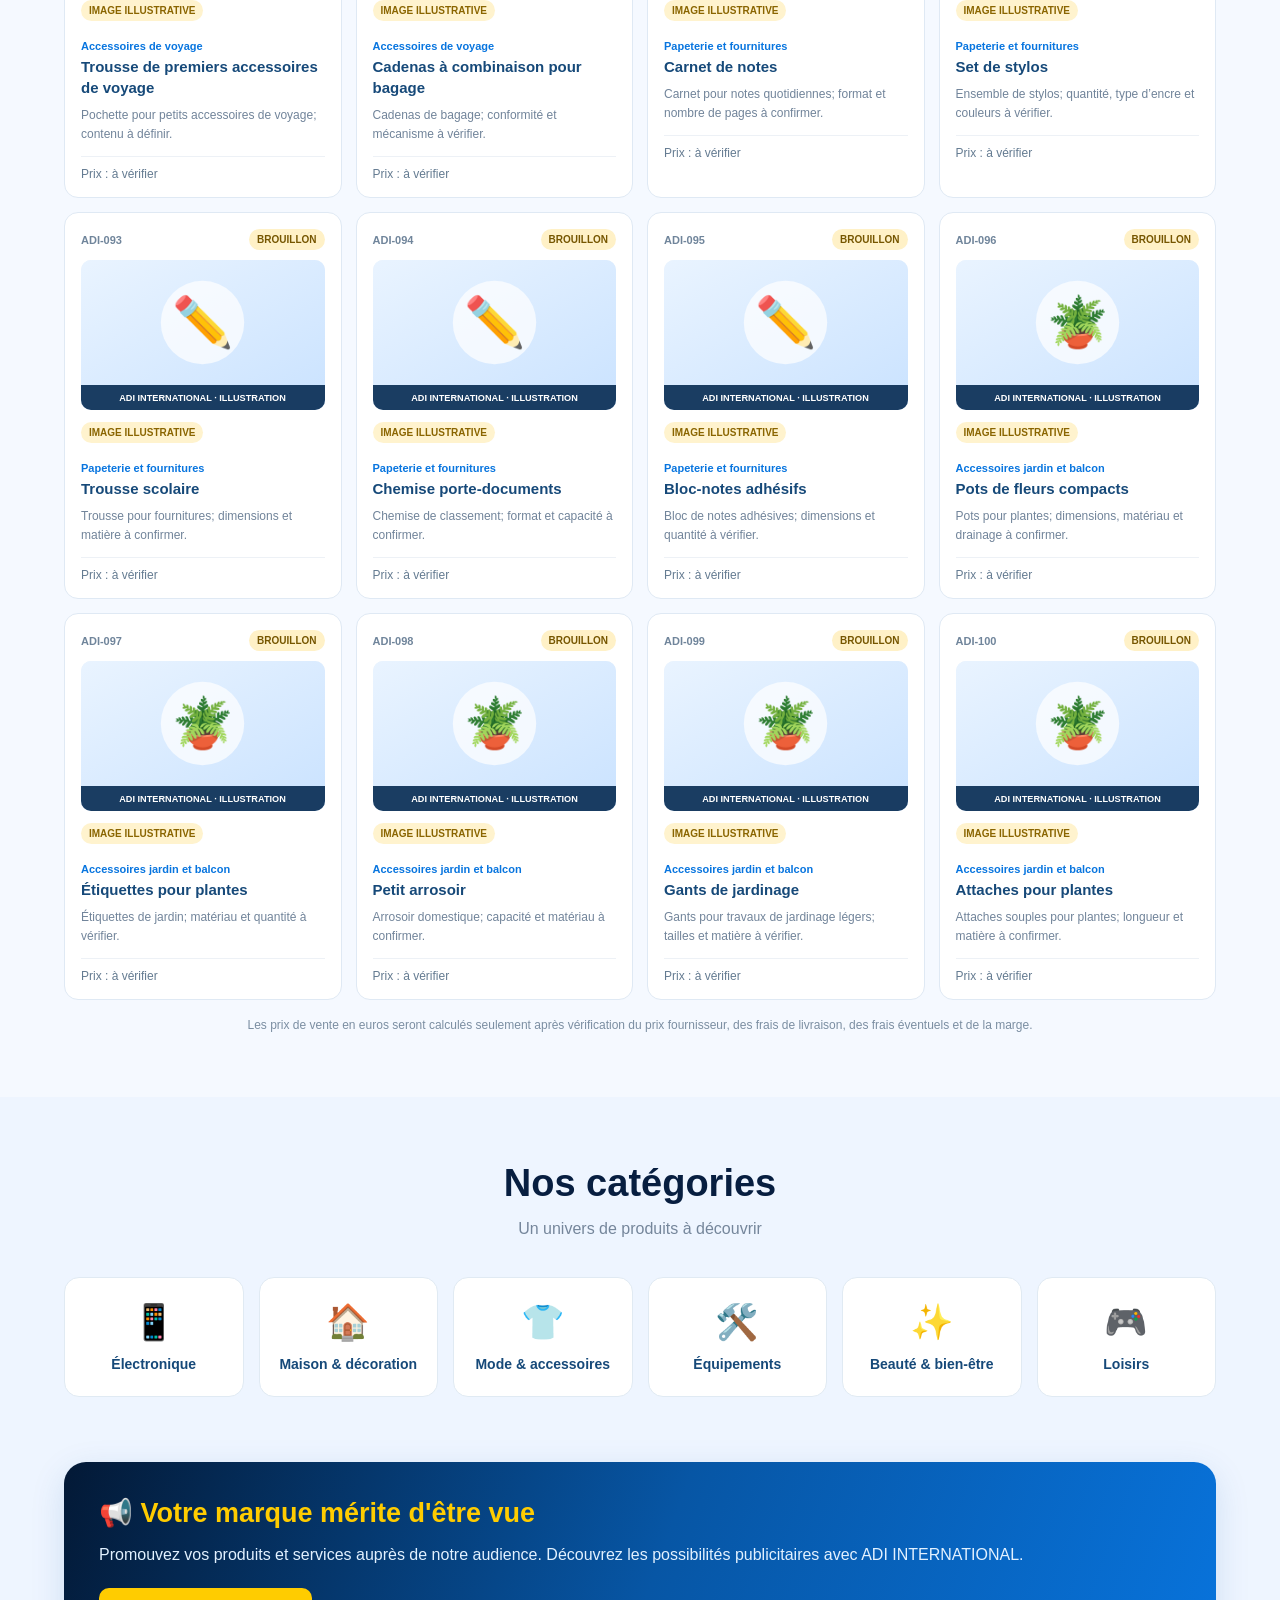
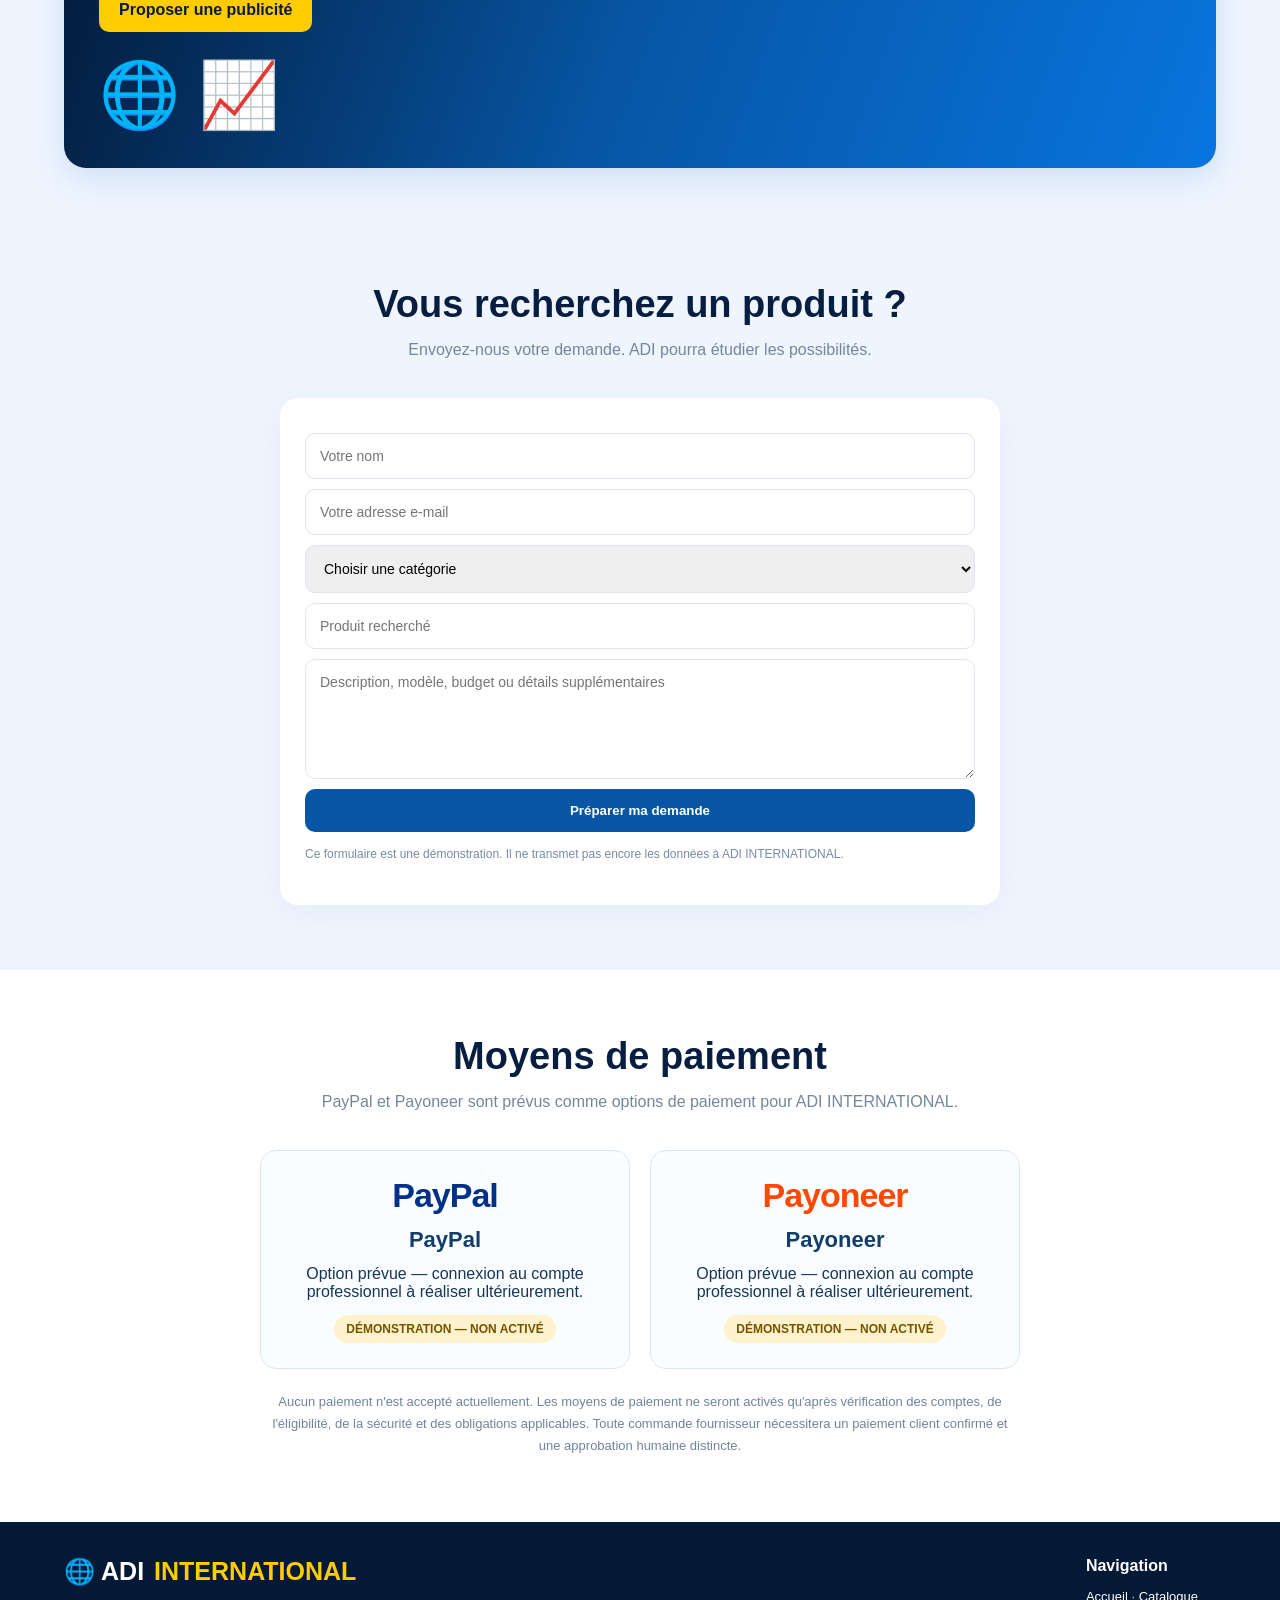
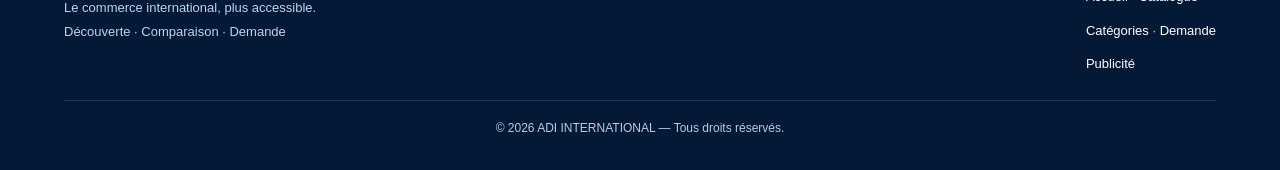
==== commit f1326cc7: "Match illustrative images to all catalogue categories" ====
--- a/index.html
+++ b/index.html
@@ -895,14 +895,14 @@
       "Accessoires téléphone":"📱","Phone accessories":"📱",
       "Informatique et bureau":"💻","Computing and office":"💻",
       "Maison et décoration":"🏠","Home and decor":"🏠",
-      "Cuisine":"🍳","Kitchen":"🍳",
+      "Cuisine":"🍳","Kitchen":"🍳","Cuisine et accessoires":"🍳","Kitchen accessories":"🍳",
       "Mode et accessoires":"👕","Fashion and accessories":"👕",
       "Beauté et soins personnels":"🧴","Beauty and personal care":"🧴",
-      "Loisirs et sport léger":"🎒","Leisure and light sports":"🎒",
+      "Loisirs et sport léger":"🎒","Leisure and light sports":"🎒","Loisirs et sport doux":"🎒",
       "Rangement et organisation":"🗂️","Storage and organization":"🗂️",
-      "Voyage":"🧳","Travel":"🧳",
-      "Papeterie":"✏️","Stationery":"✏️",
-      "Jardin et balcon":"🪴","Garden and balcony":"🪴"
+      "Voyage":"🧳","Travel":"🧳","Accessoires de voyage":"🧳","Travel accessories":"🧳",
+      "Papeterie":"✏️","Stationery":"✏️","Papeterie et fournitures":"✏️","Stationery and supplies":"✏️",
+      "Jardin et balcon":"🪴","Garden and balcony":"🪴","Accessoires jardin et balcon":"🪴","Garden and balcony accessories":"🪴"
     };
     const icon=categoryIcons[p.category_fr]||"🛍️";
     const svg='<svg xmlns="http://www.w3.org/2000/svg" width="640" height="360" viewBox="0 0 640 360"><defs><linearGradient id="g" x1="0" y1="0" x2="1" y2="1"><stop stop-color="#eaf4ff"/><stop offset="1" stop-color="#c9e2ff"/></linearGradient></defs><rect width="640" height="360" rx="24" fill="url(#g)"/><circle cx="320" cy="150" r="100" fill="#ffffff" opacity=".72"/><text x="320" y="190" text-anchor="middle" font-size="118">'+icon+'</text><rect x="0" y="300" width="640" height="60" fill="#062b52" opacity=".9"/><text x="320" y="338" text-anchor="middle" font-family="Arial,sans-serif" font-size="22" font-weight="700" fill="#ffffff">ADI INTERNATIONAL · ILLUSTRATION</text></svg>';
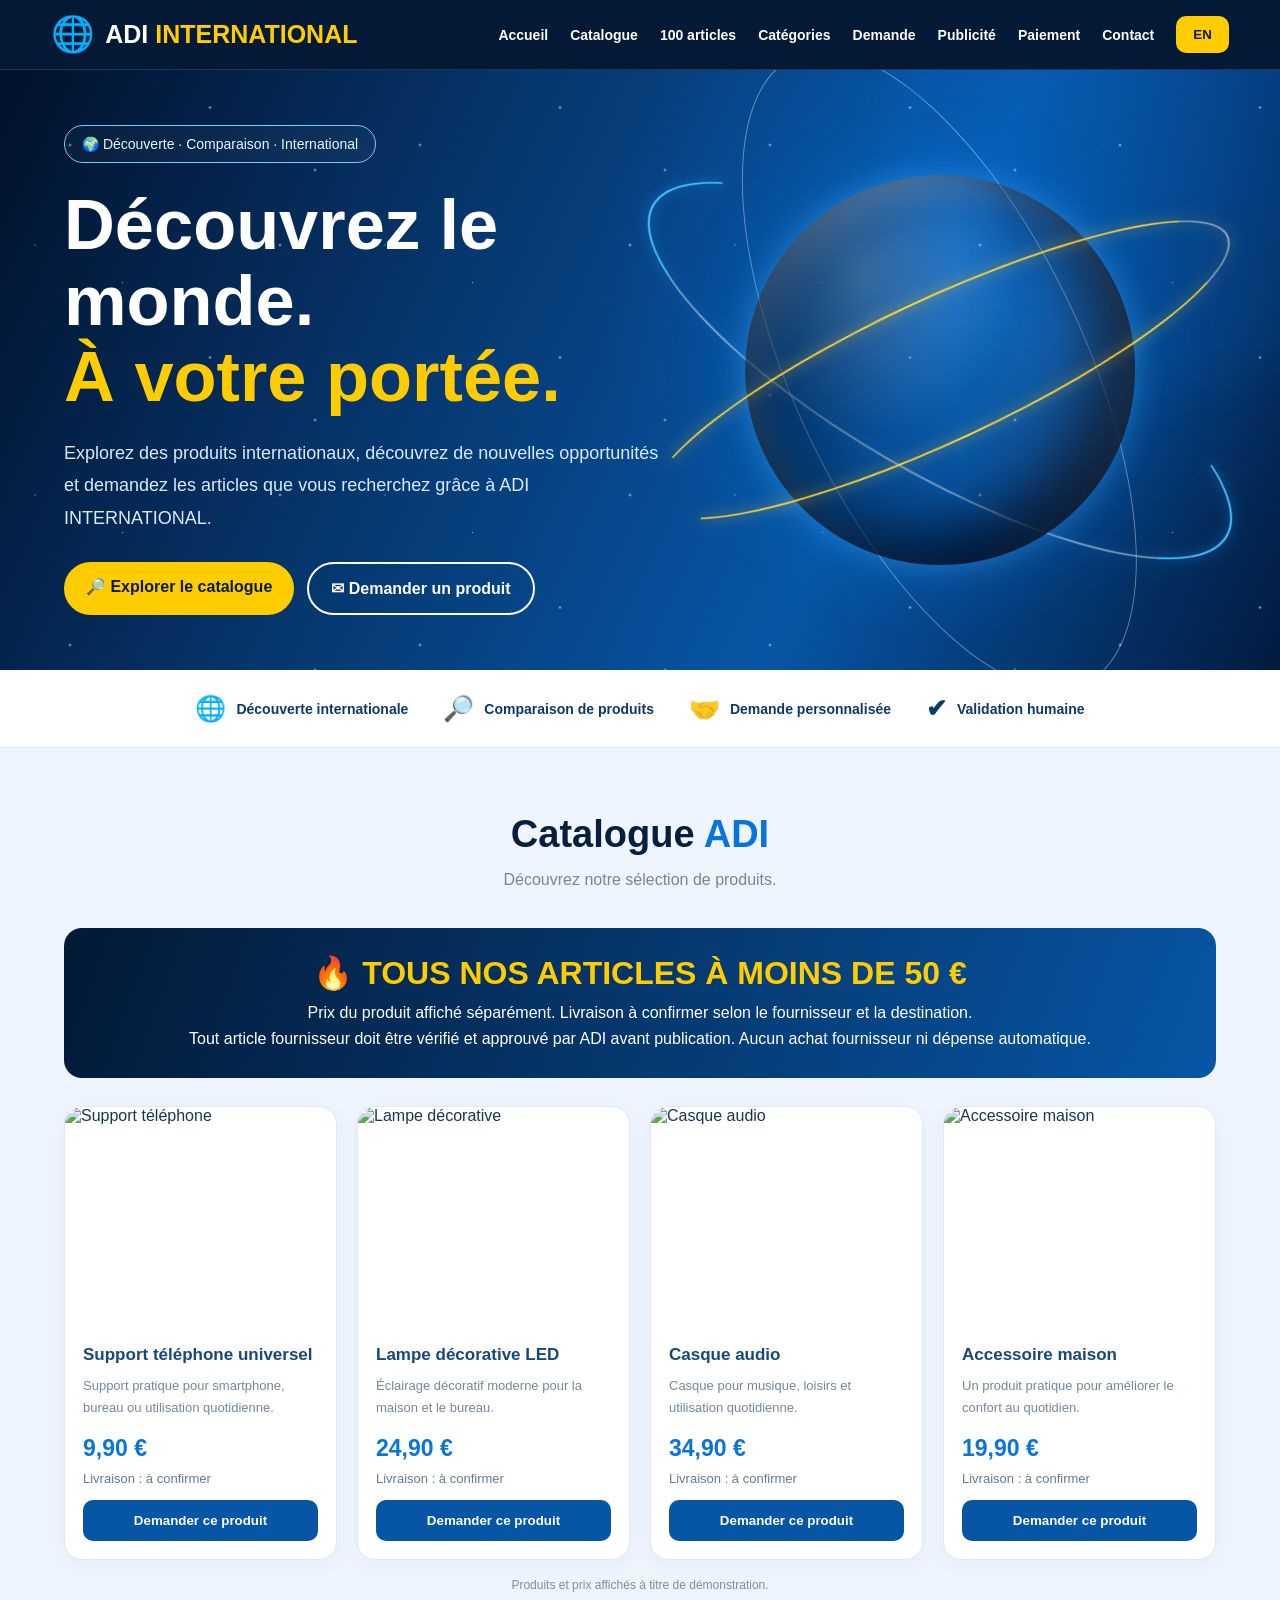
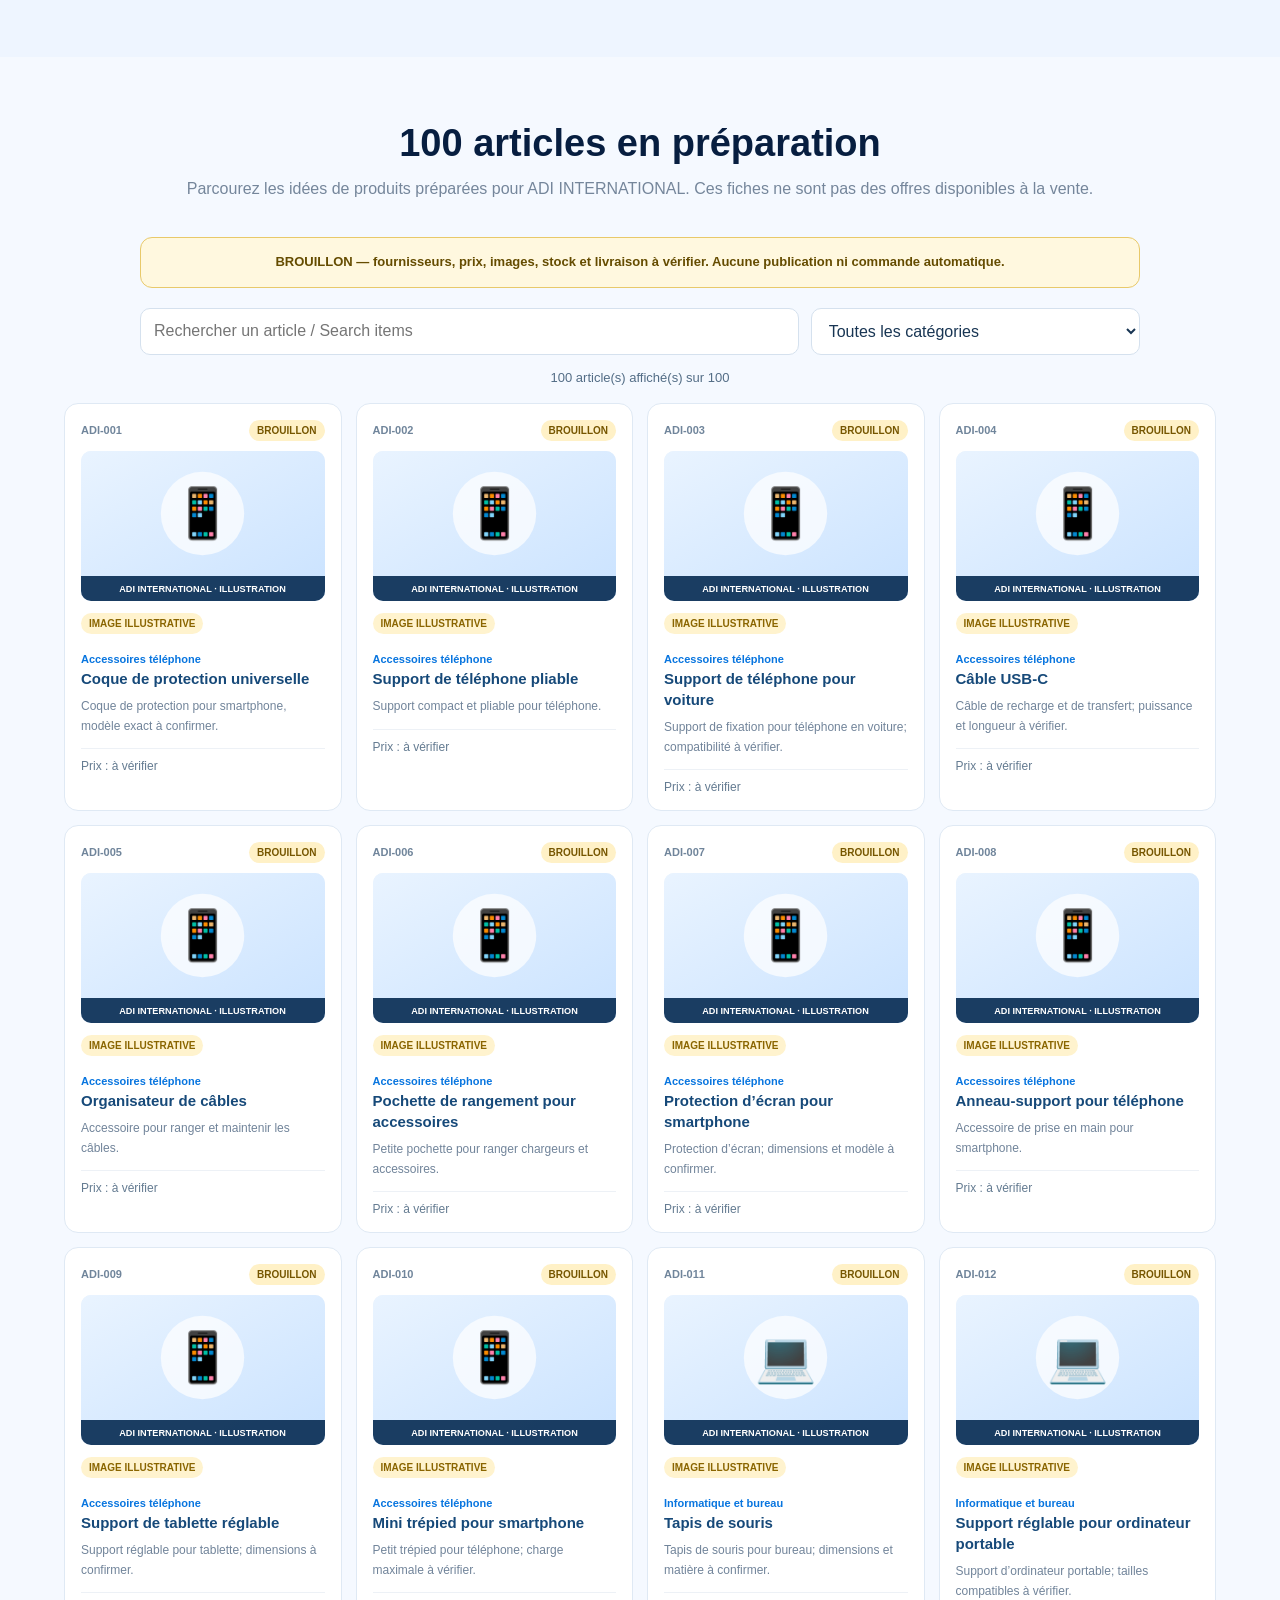
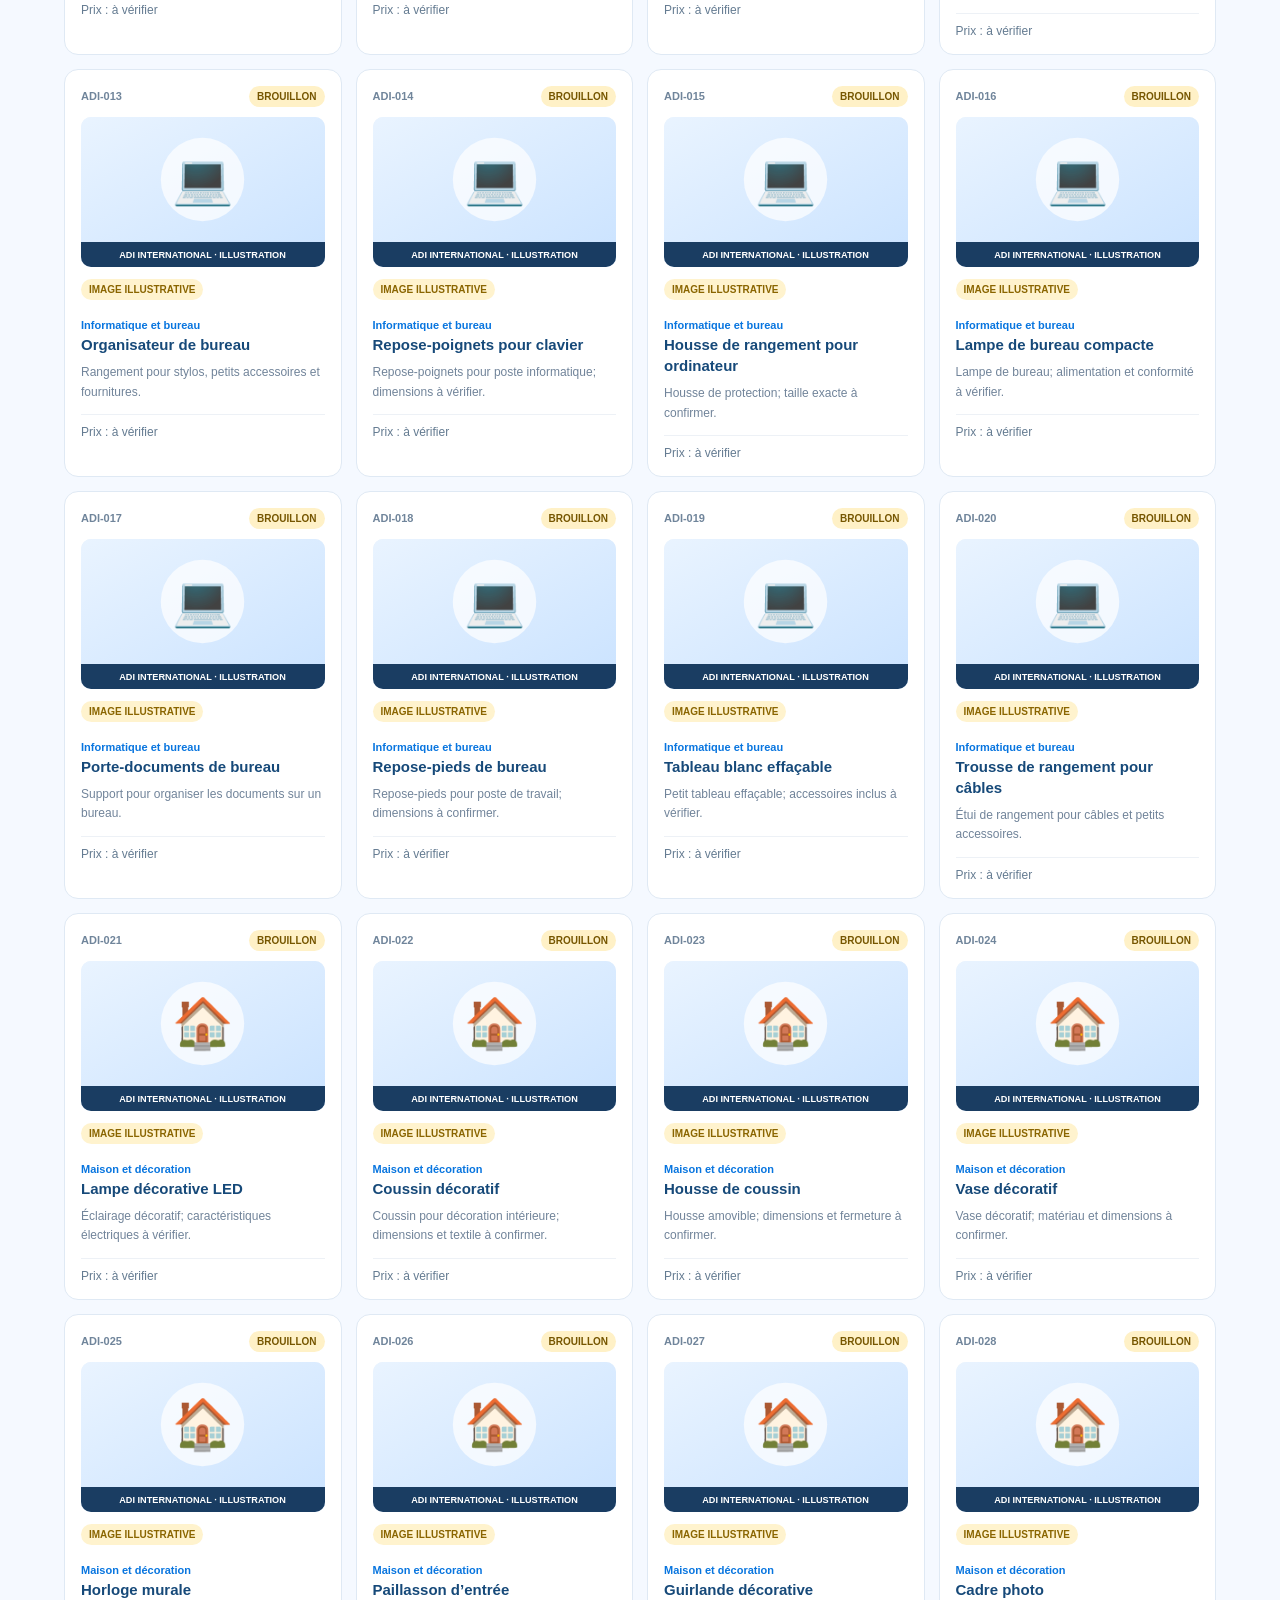
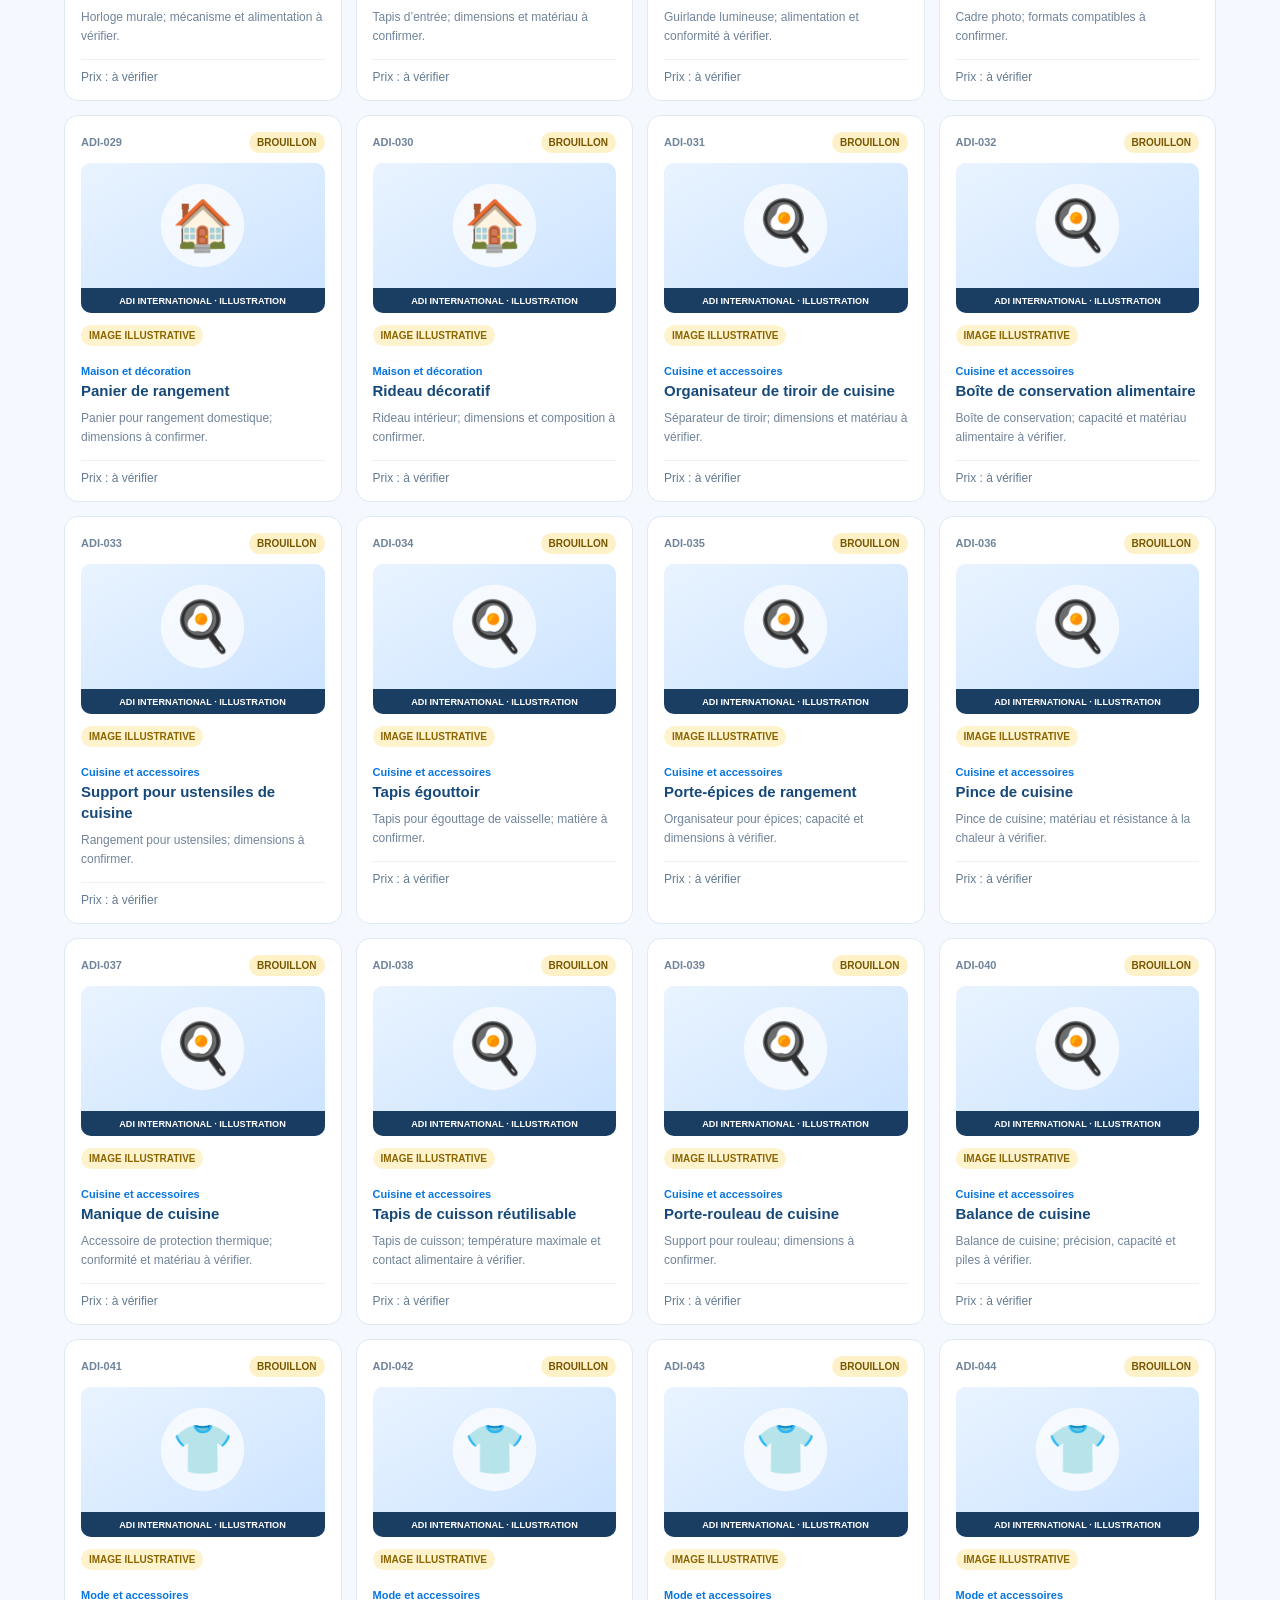
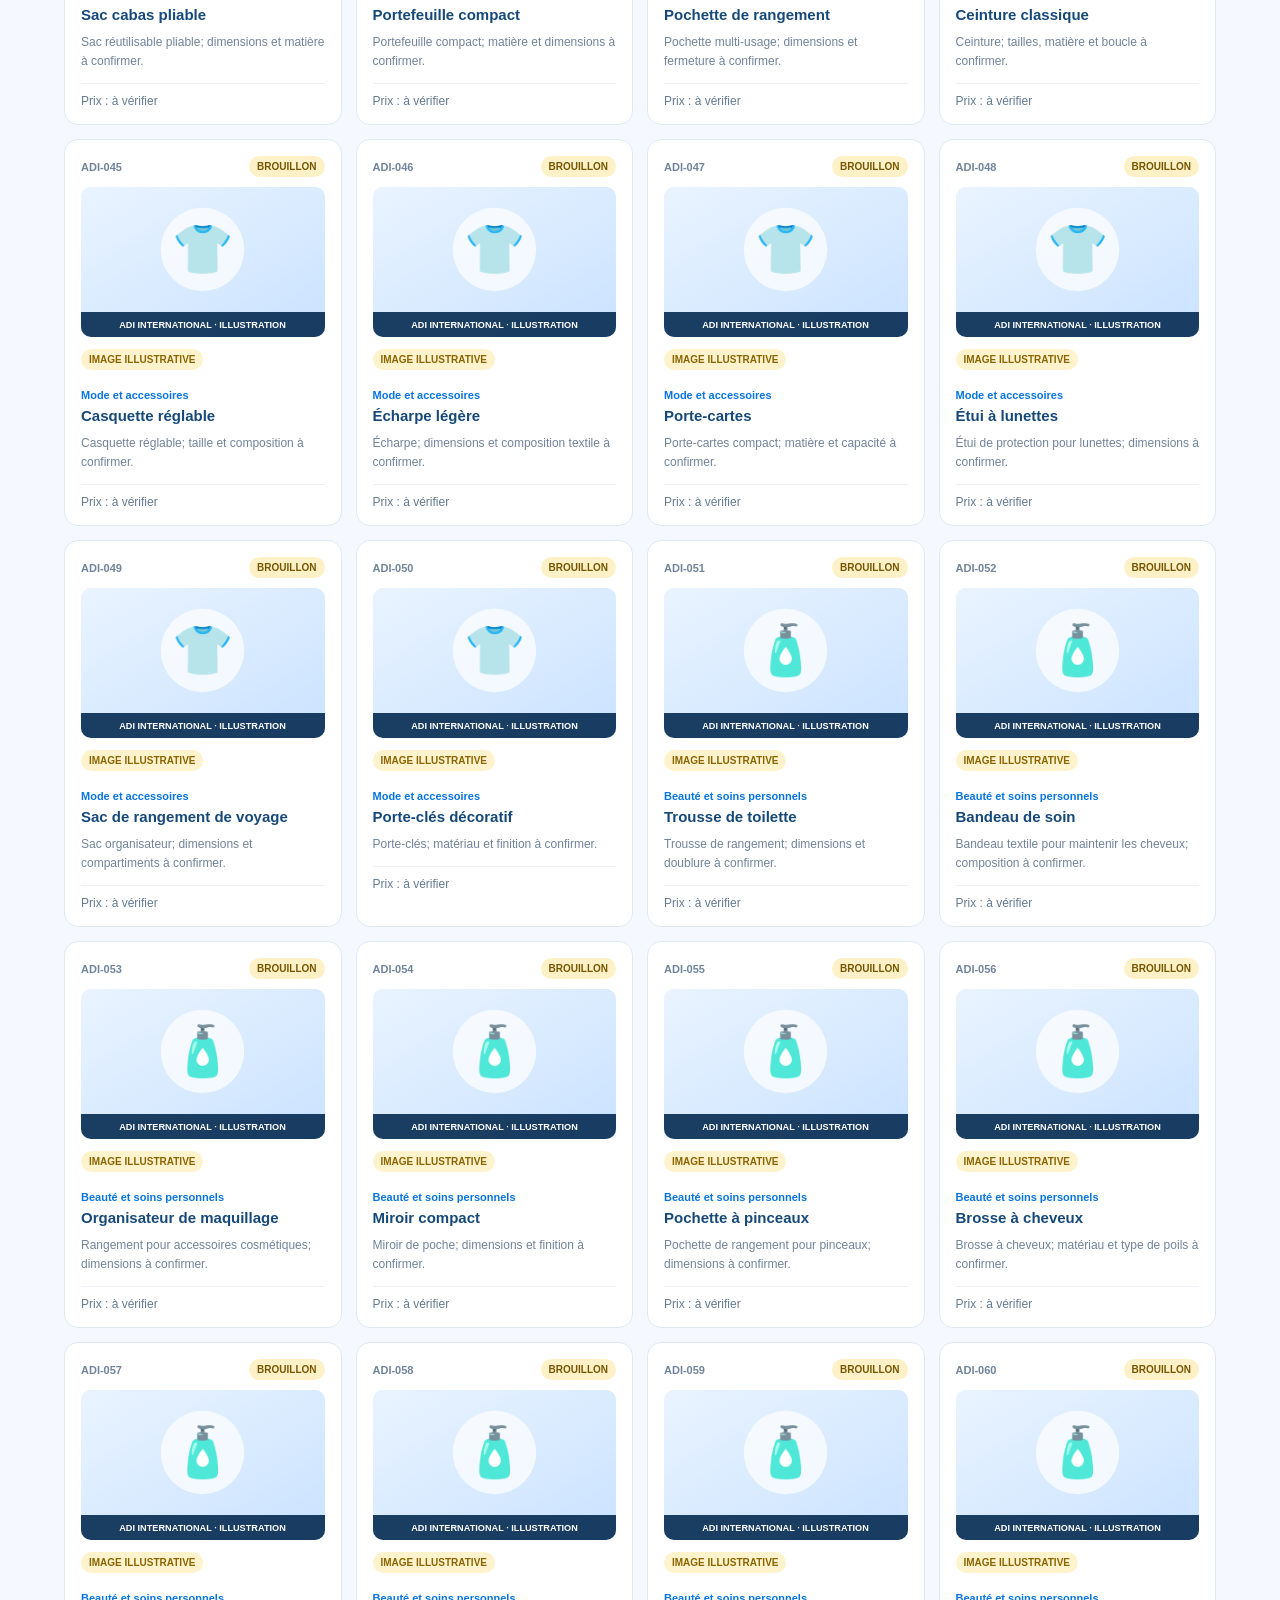
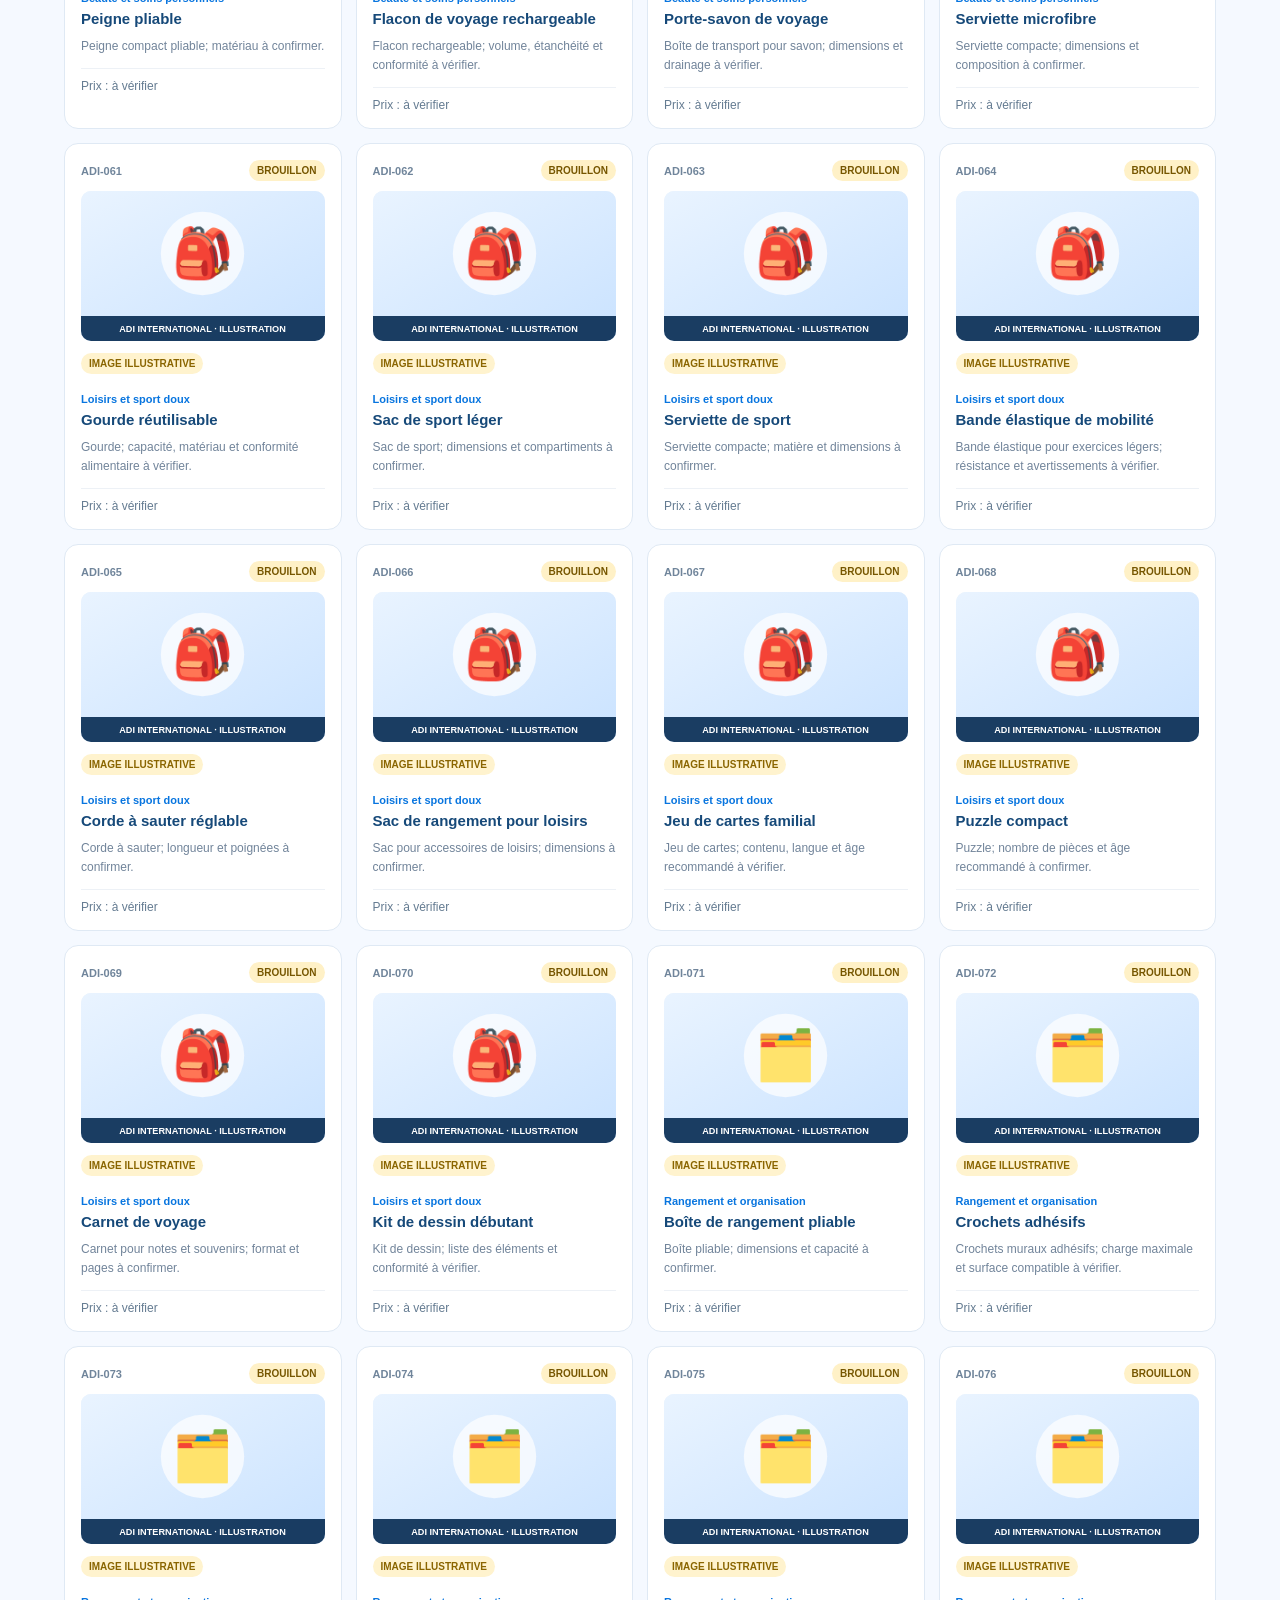
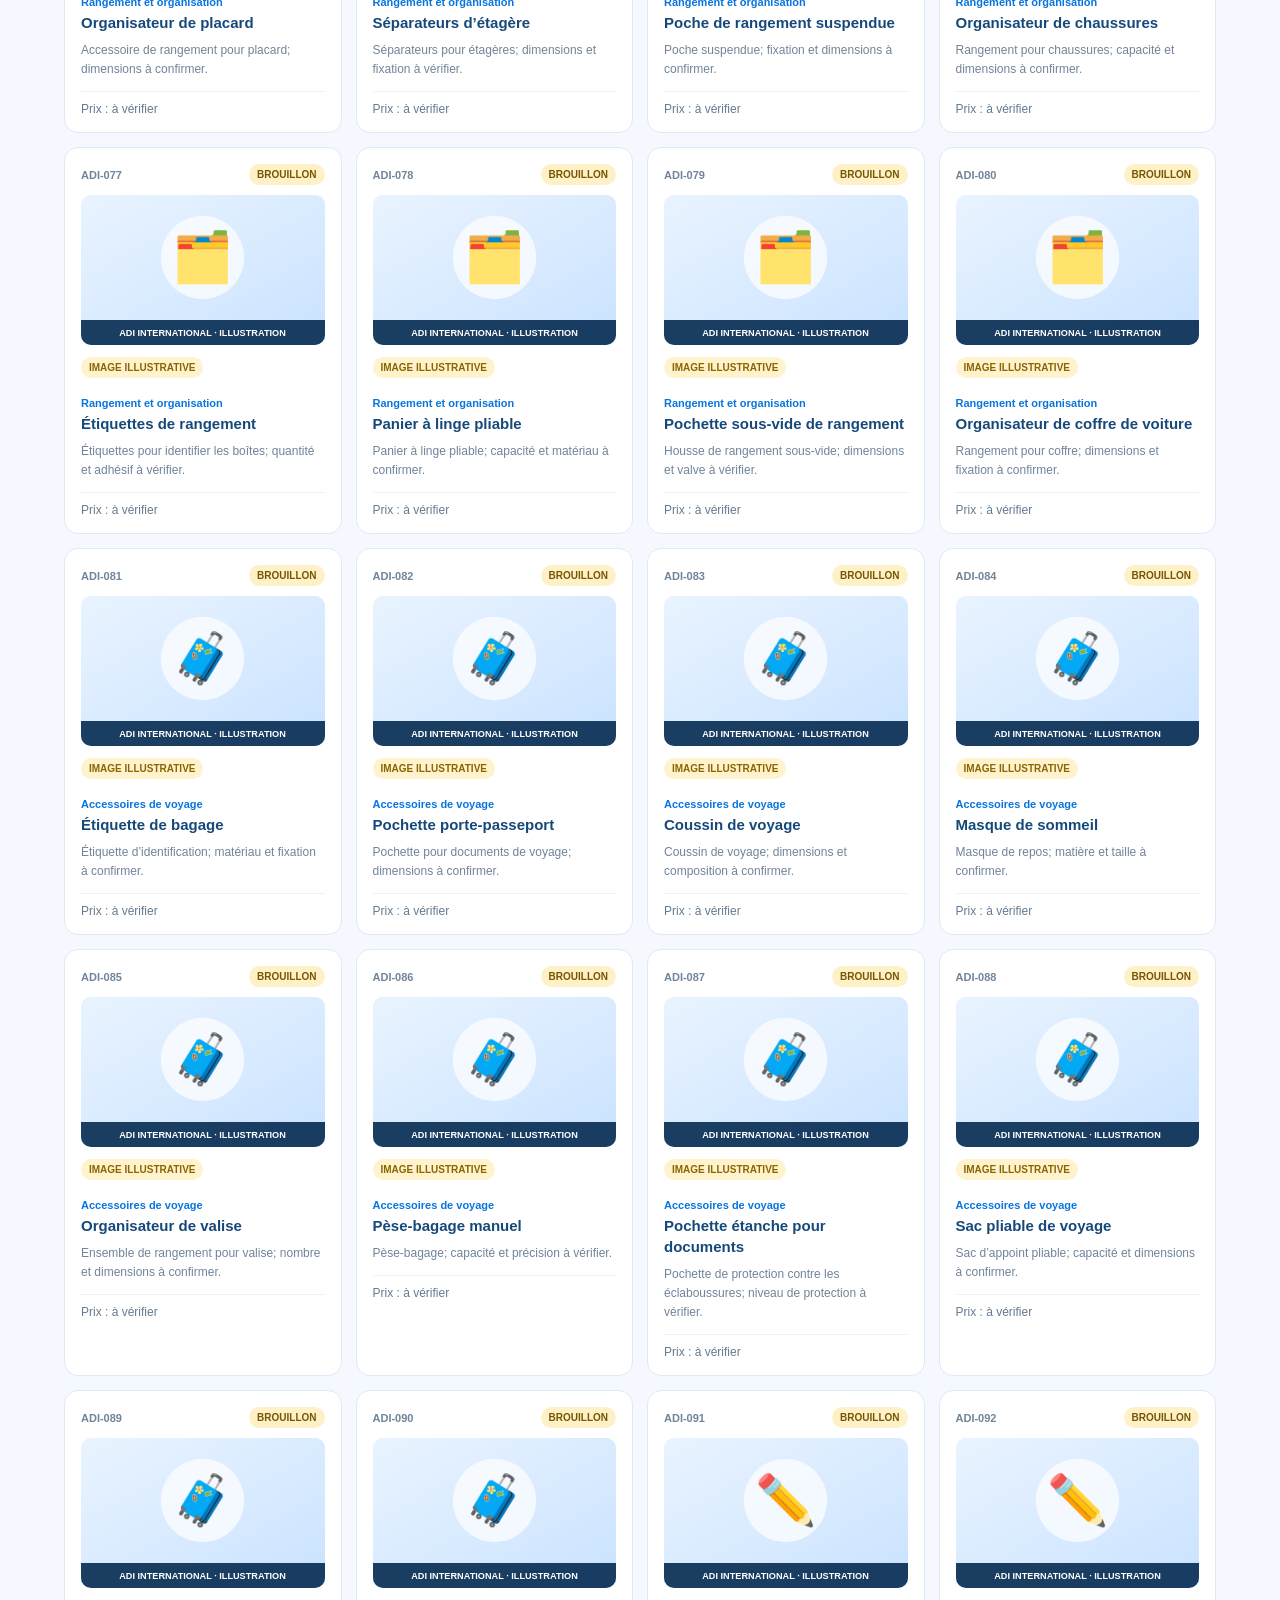
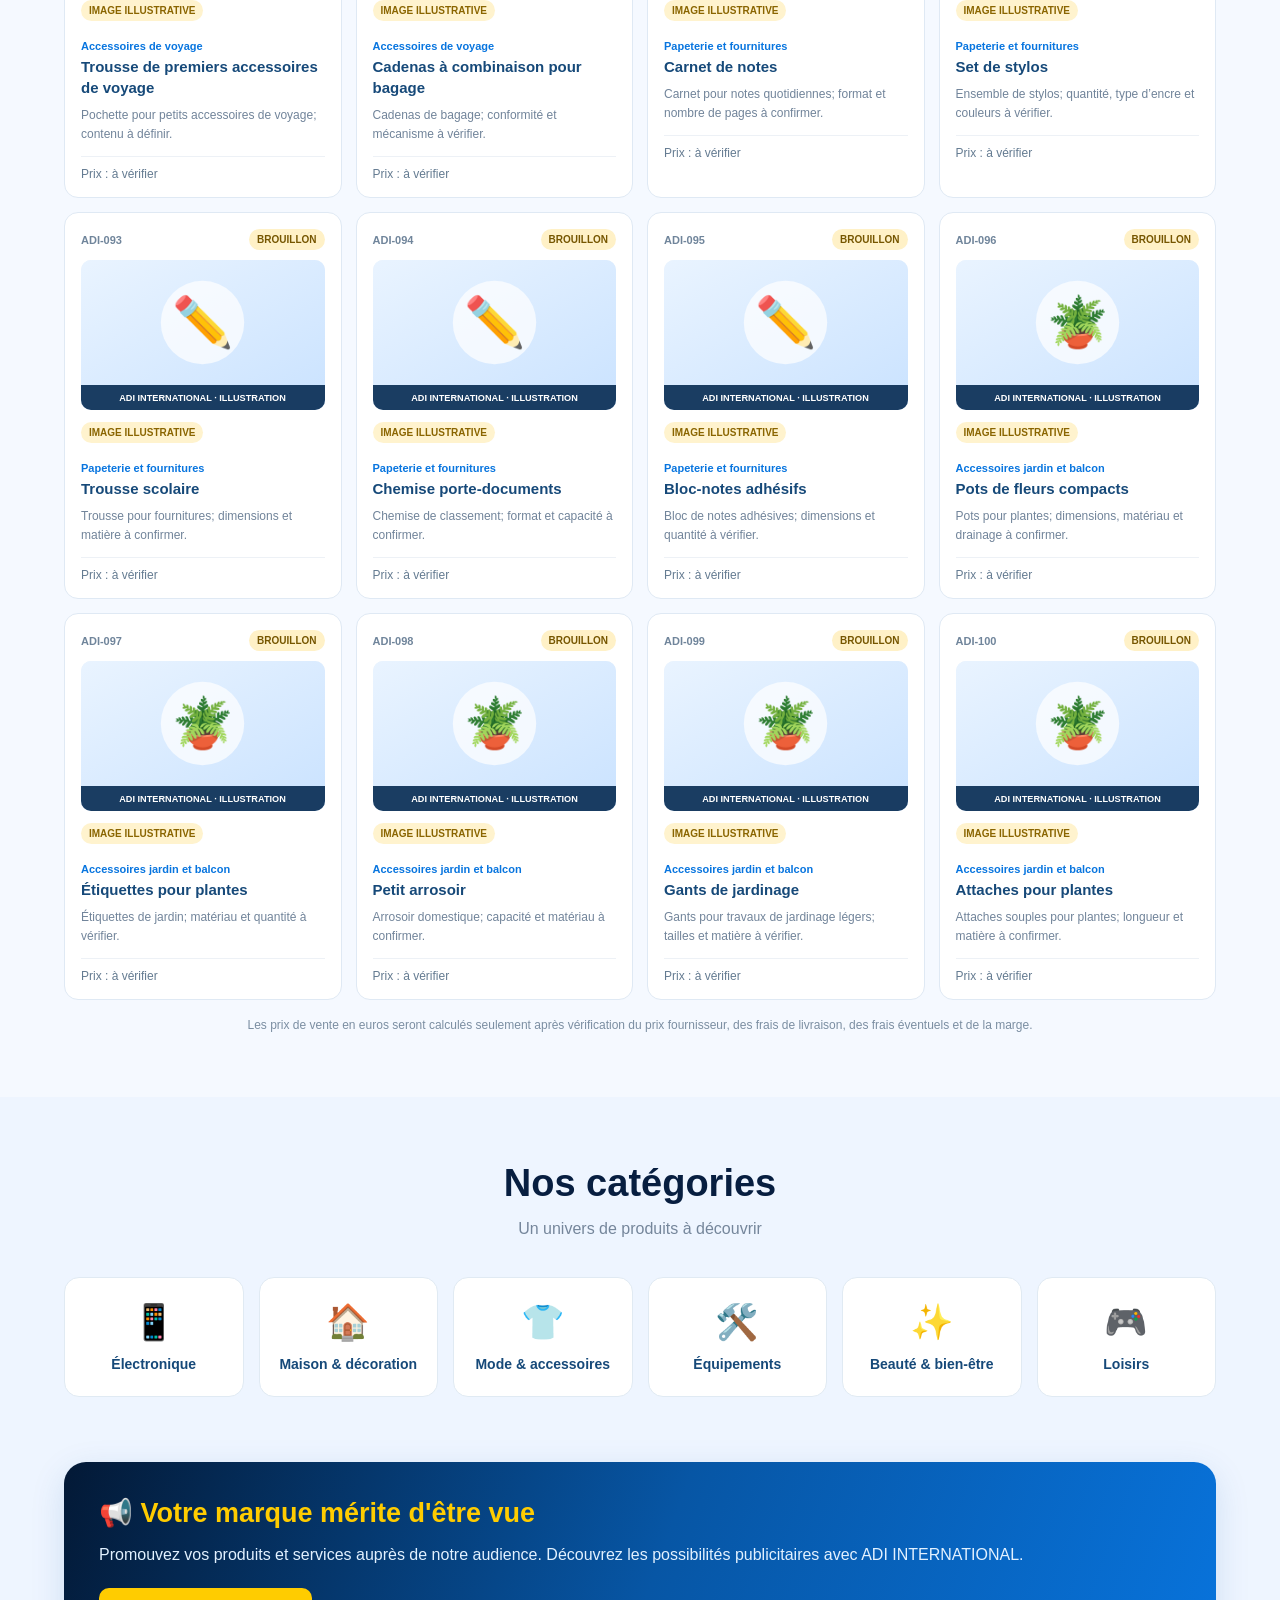
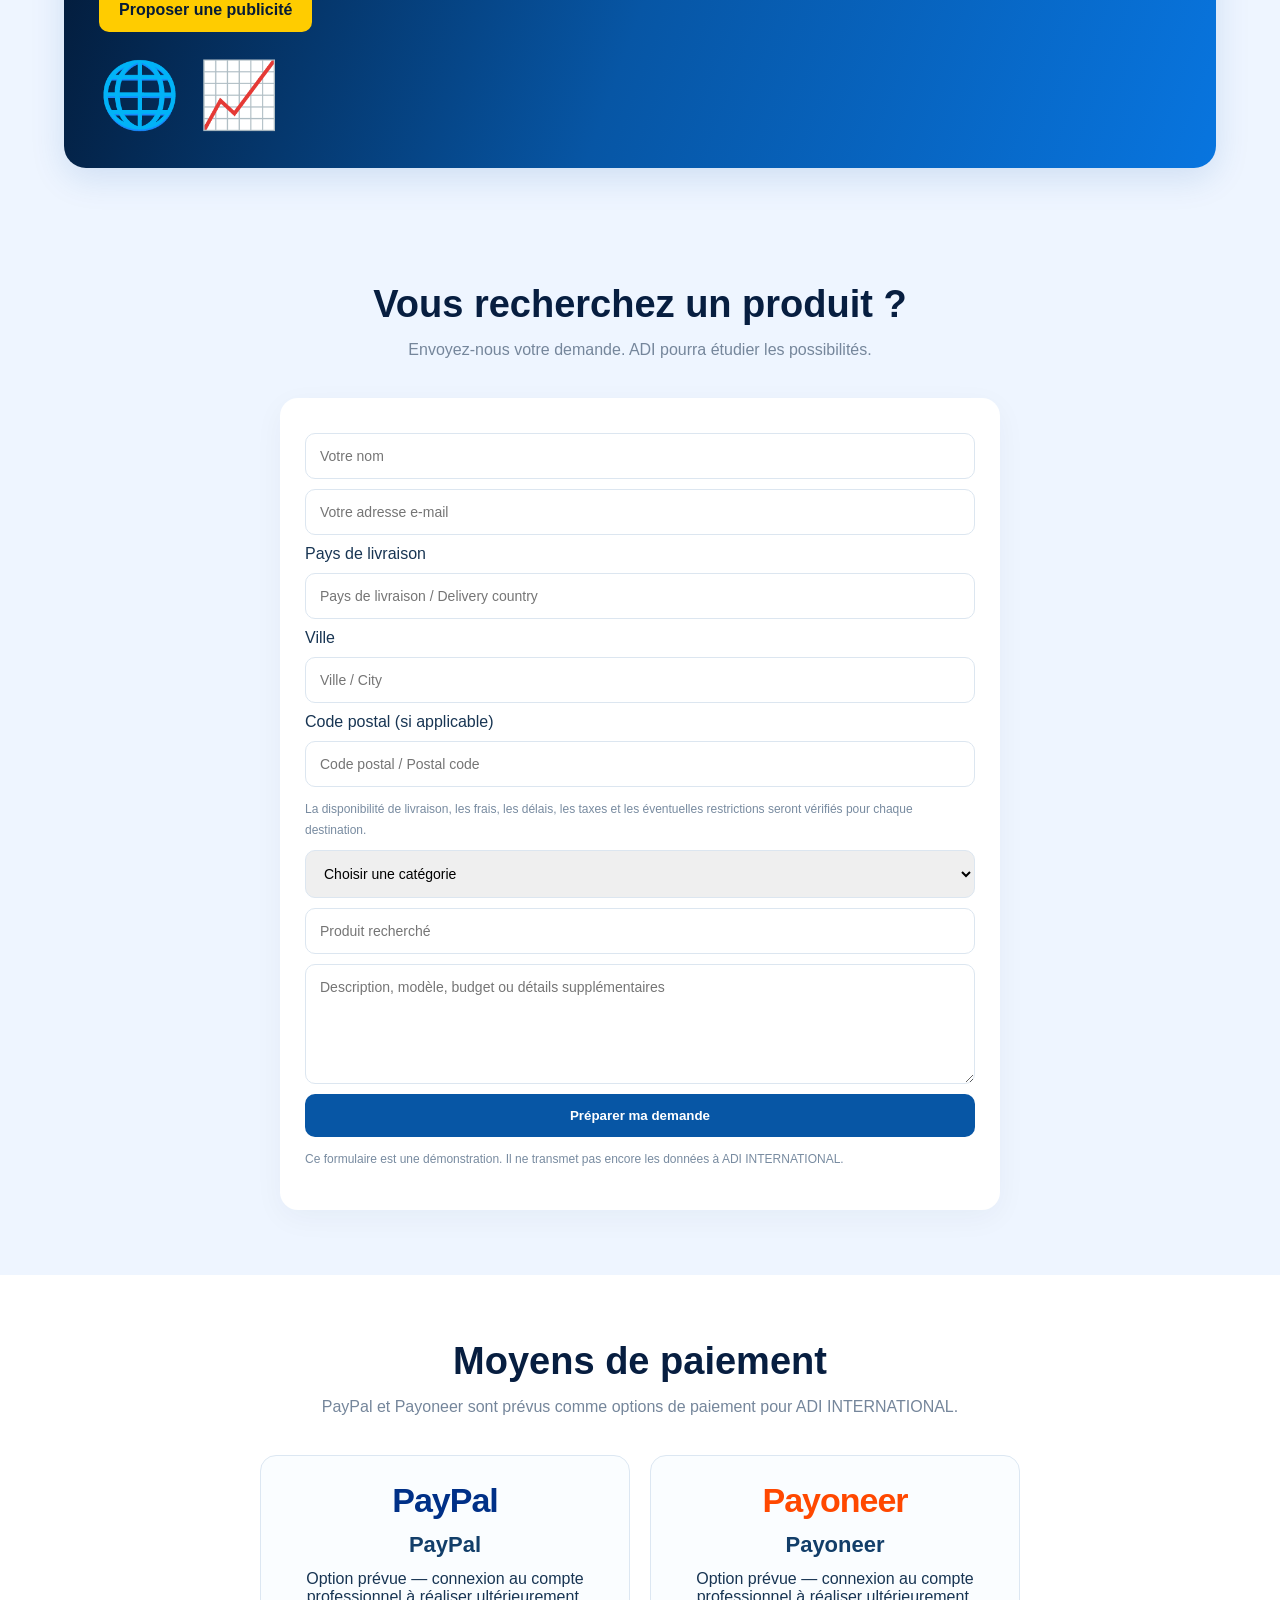
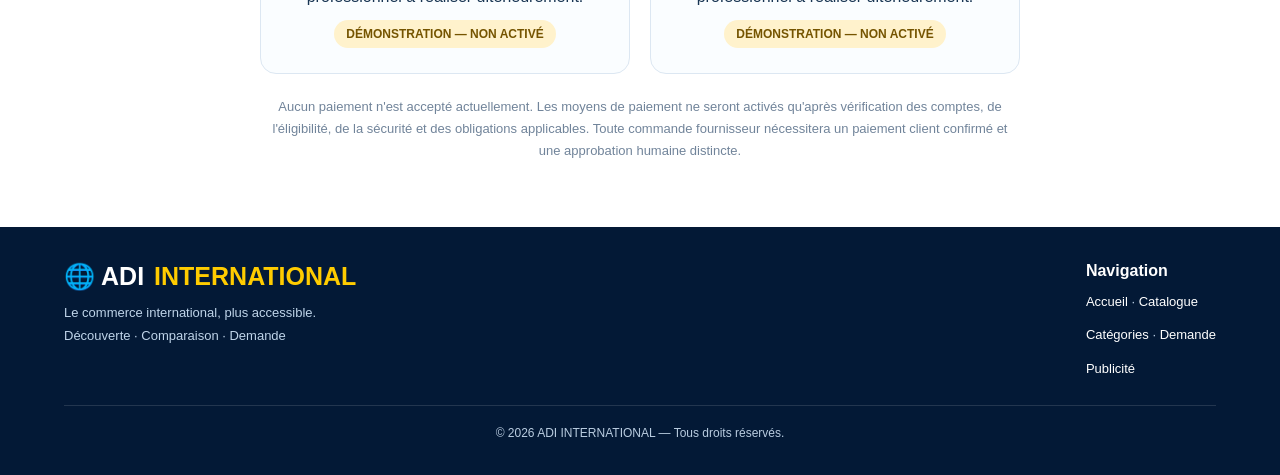
==== commit 1604604d: "Prepare destination fields for international delivery requests" ====
--- a/index.html
+++ b/index.html
@@ -773,6 +773,24 @@
     <form id="productForm">
       <input id="name" placeholder="Votre nom" required>
       <input id="email" type="email" placeholder="Votre adresse e-mail" required>
+
+      <label for="deliveryCountry"><span data-fr="Pays de livraison" data-en="Delivery country">Pays de livraison</span></label>
+      <input id="deliveryCountry" name="deliveryCountry" list="countrySuggestions" autocomplete="country-name" placeholder="Pays de livraison / Delivery country" required>
+      <datalist id="countrySuggestions">
+        <option value="Tunisie"></option><option value="France"></option><option value="Côte d’Ivoire"></option>
+        <option value="Algérie"></option><option value="Maroc"></option><option value="Sénégal"></option>
+        <option value="Émirats arabes unis"></option><option value="Arabie saoudite"></option>
+        <option value="Canada"></option><option value="États-Unis"></option><option value="Royaume-Uni"></option>
+        <option value="Allemagne"></option><option value="Italie"></option><option value="Espagne"></option>
+        <option value="Turquie"></option><option value="Chine"></option><option value="Inde"></option>
+        <option value="Autre pays"></option>
+      </datalist>
+      <label for="deliveryCity"><span data-fr="Ville" data-en="City">Ville</span></label>
+      <input id="deliveryCity" name="deliveryCity" autocomplete="address-level2" placeholder="Ville / City" required>
+      <label for="deliveryPostal"><span data-fr="Code postal (si applicable)" data-en="Postal code (if applicable)">Code postal (si applicable)</span></label>
+      <input id="deliveryPostal" name="deliveryPostal" autocomplete="postal-code" placeholder="Code postal / Postal code">
+
+      <p class="form-note" data-fr="La disponibilité de livraison, les frais, les délais, les taxes et les éventuelles restrictions seront vérifiés pour chaque destination. La saisie du pays ne garantit pas que le fournisseur livre dans ce pays." data-en="Delivery availability, costs, timing, taxes and possible restrictions will be checked for each destination. Entering a country does not guarantee that the supplier ships there.">La disponibilité de livraison, les frais, les délais, les taxes et les éventuelles restrictions seront vérifiés pour chaque destination.</p>
 
       <select id="category" required>
         <option value="">Choisir une catégorie</option>
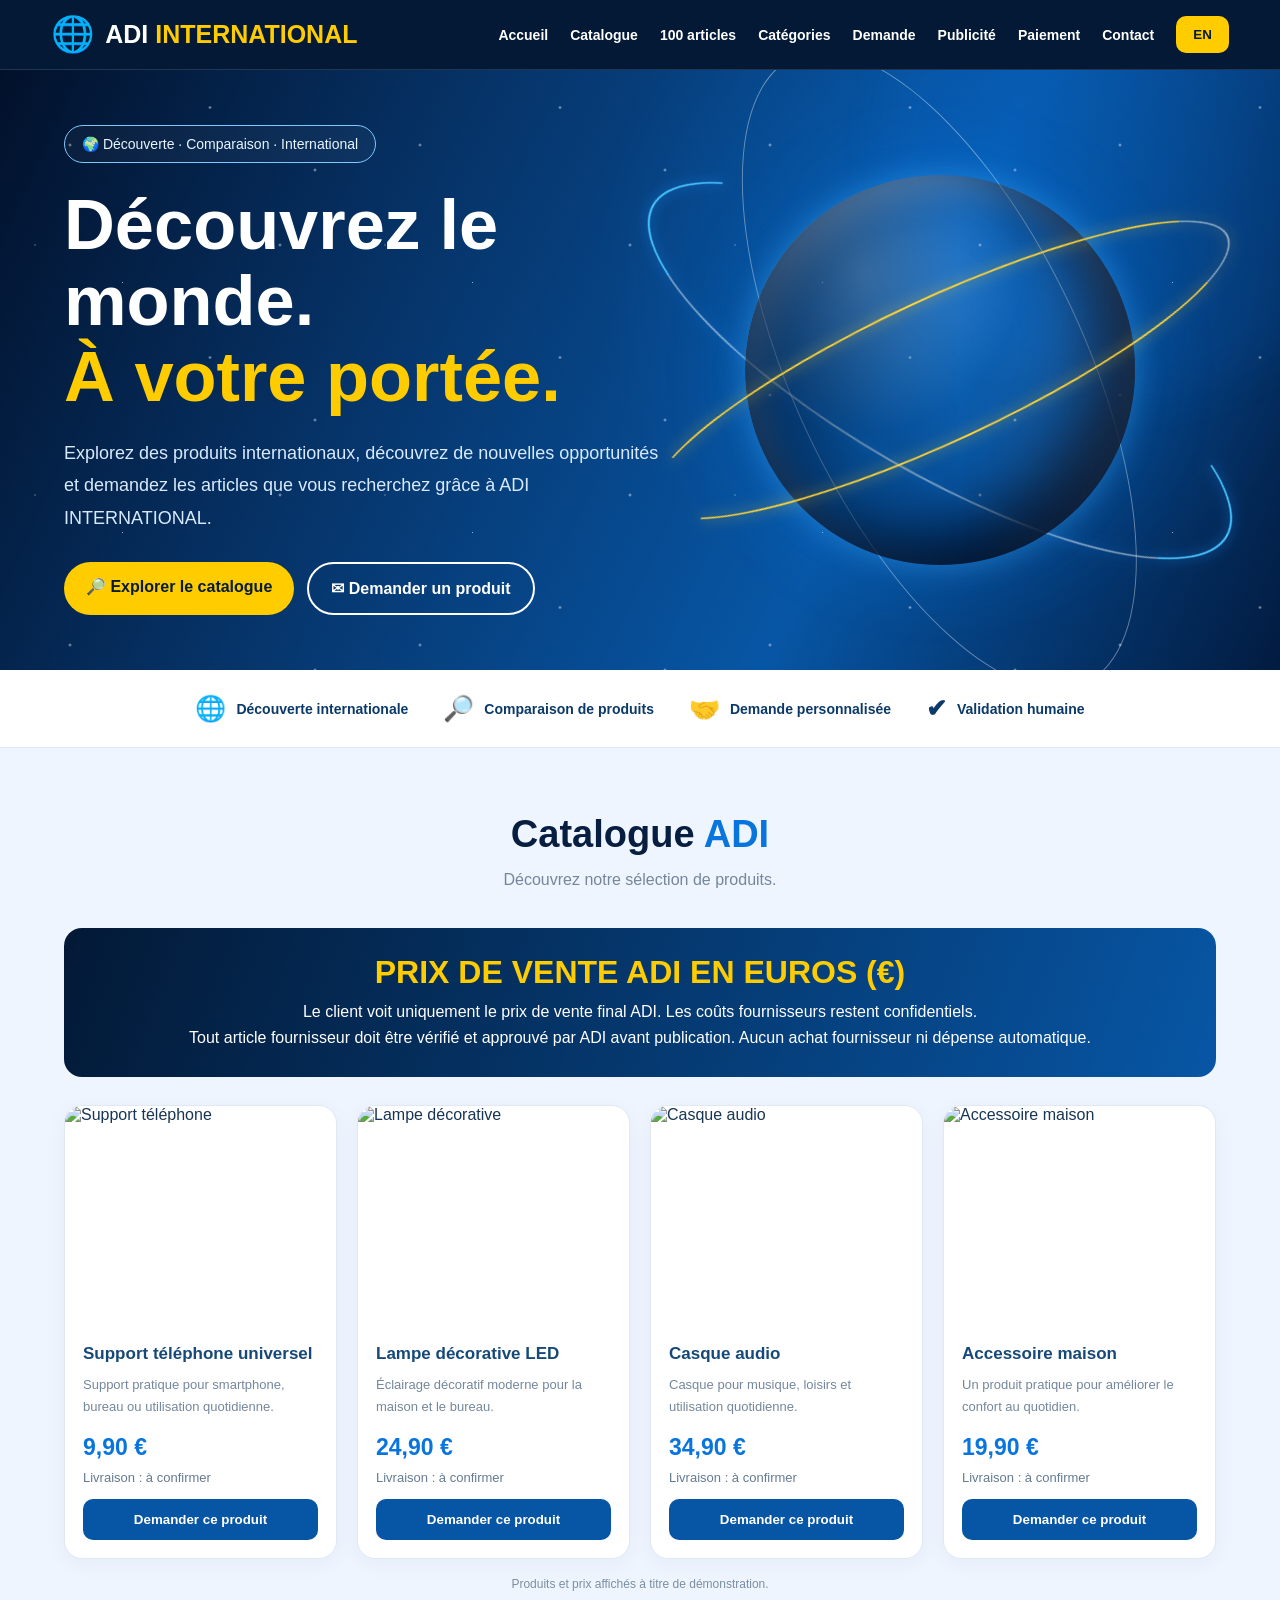
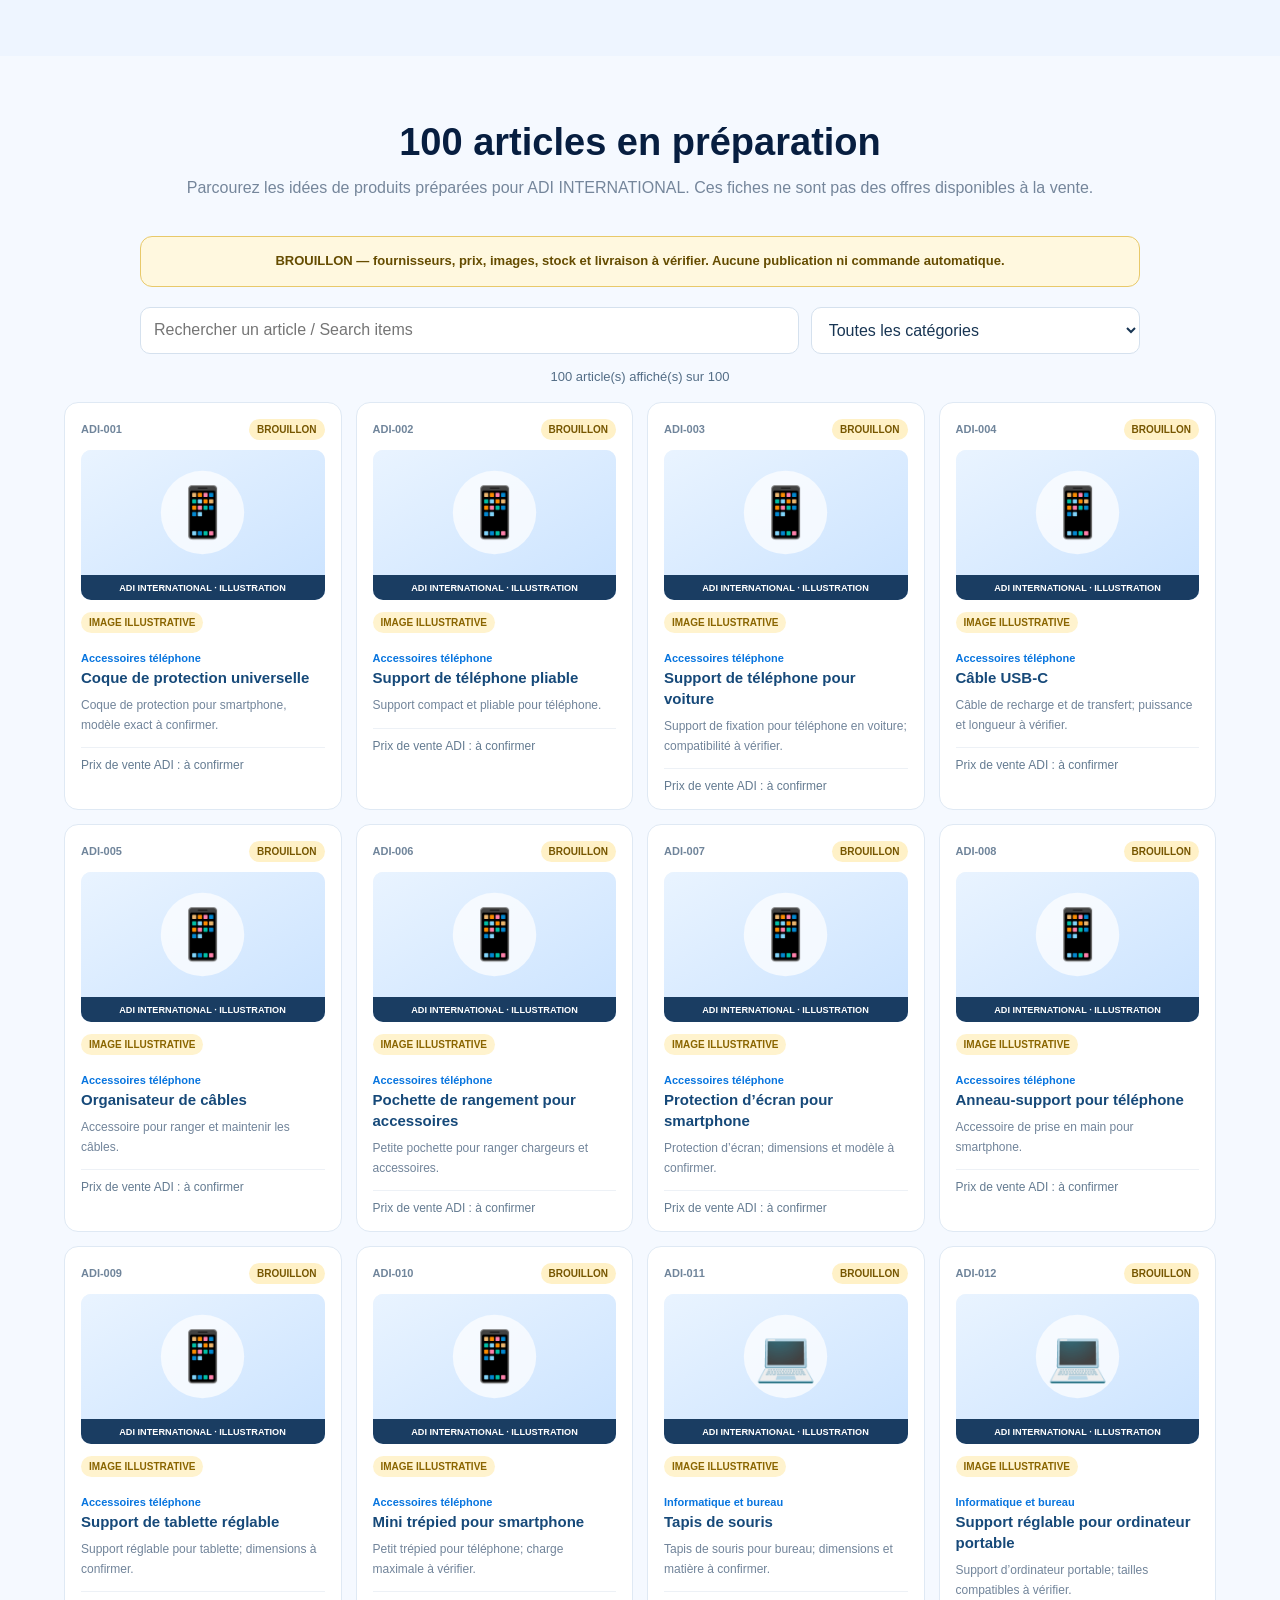
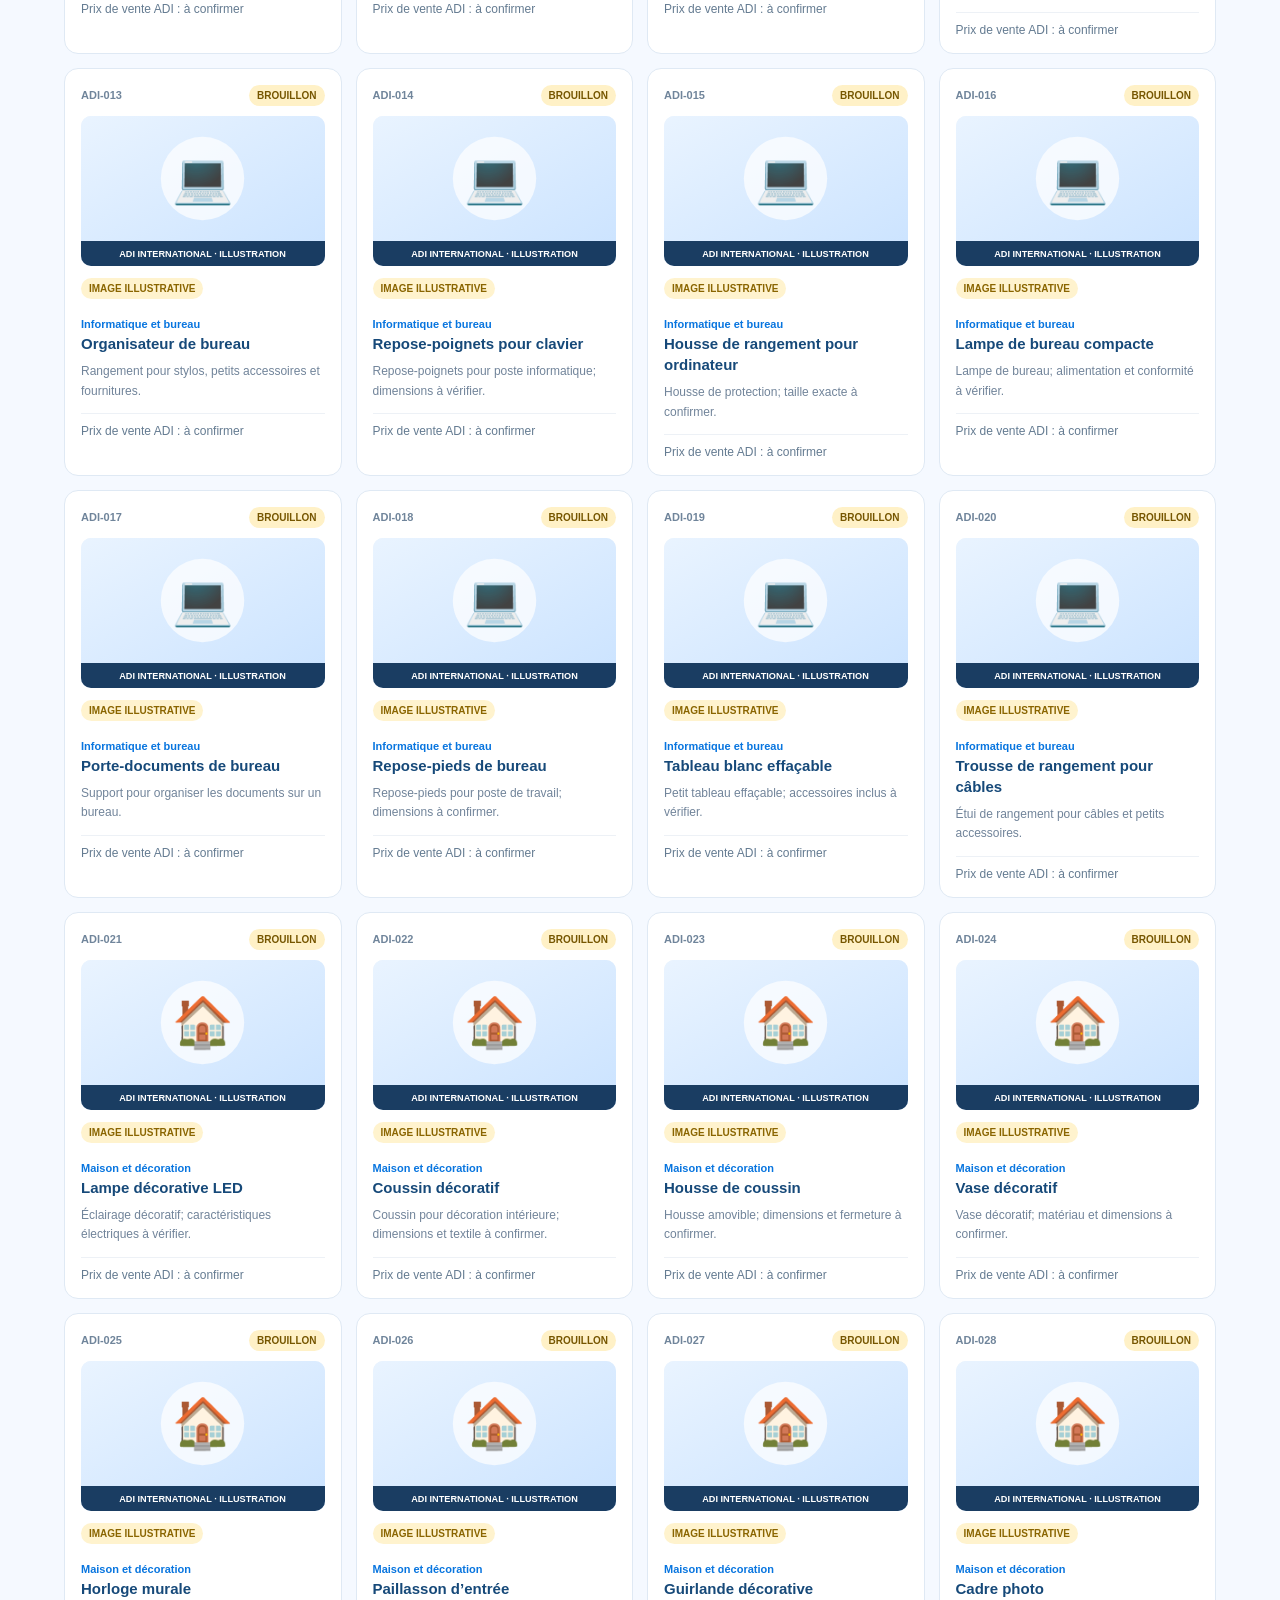
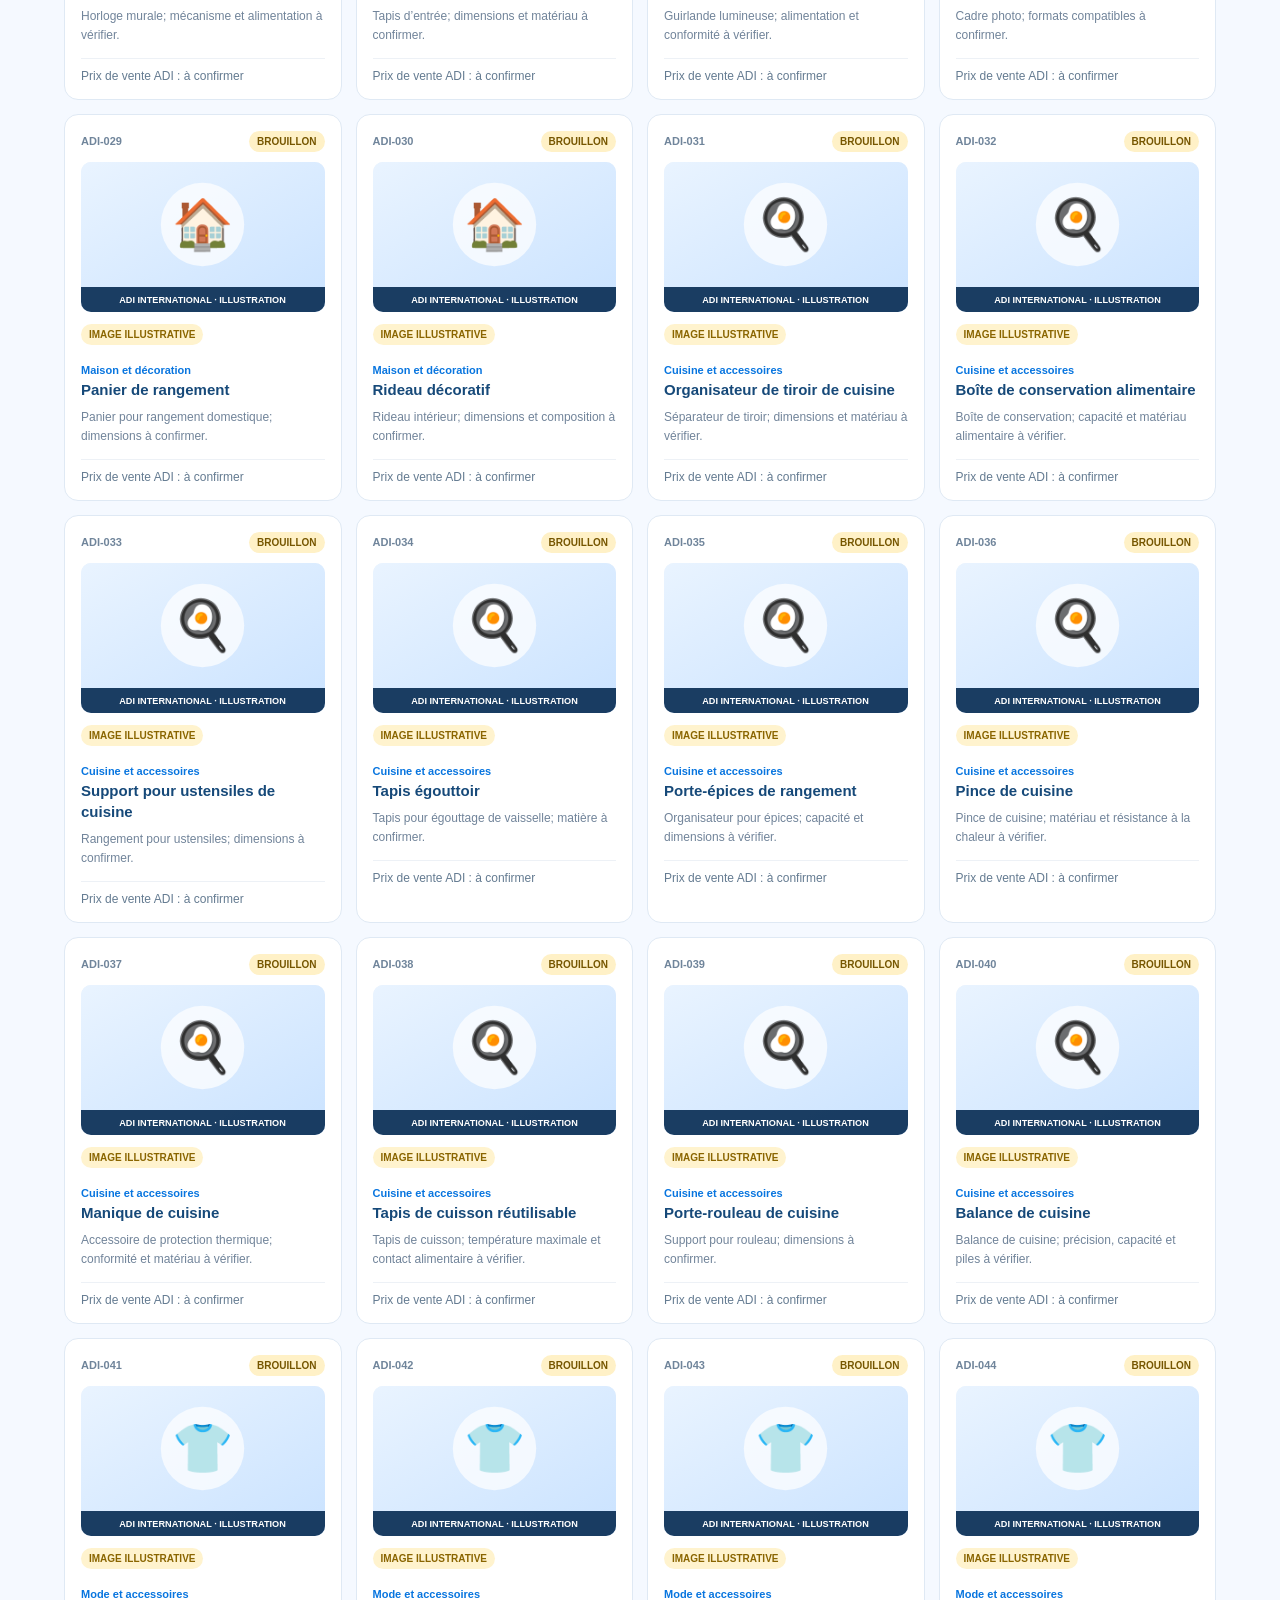
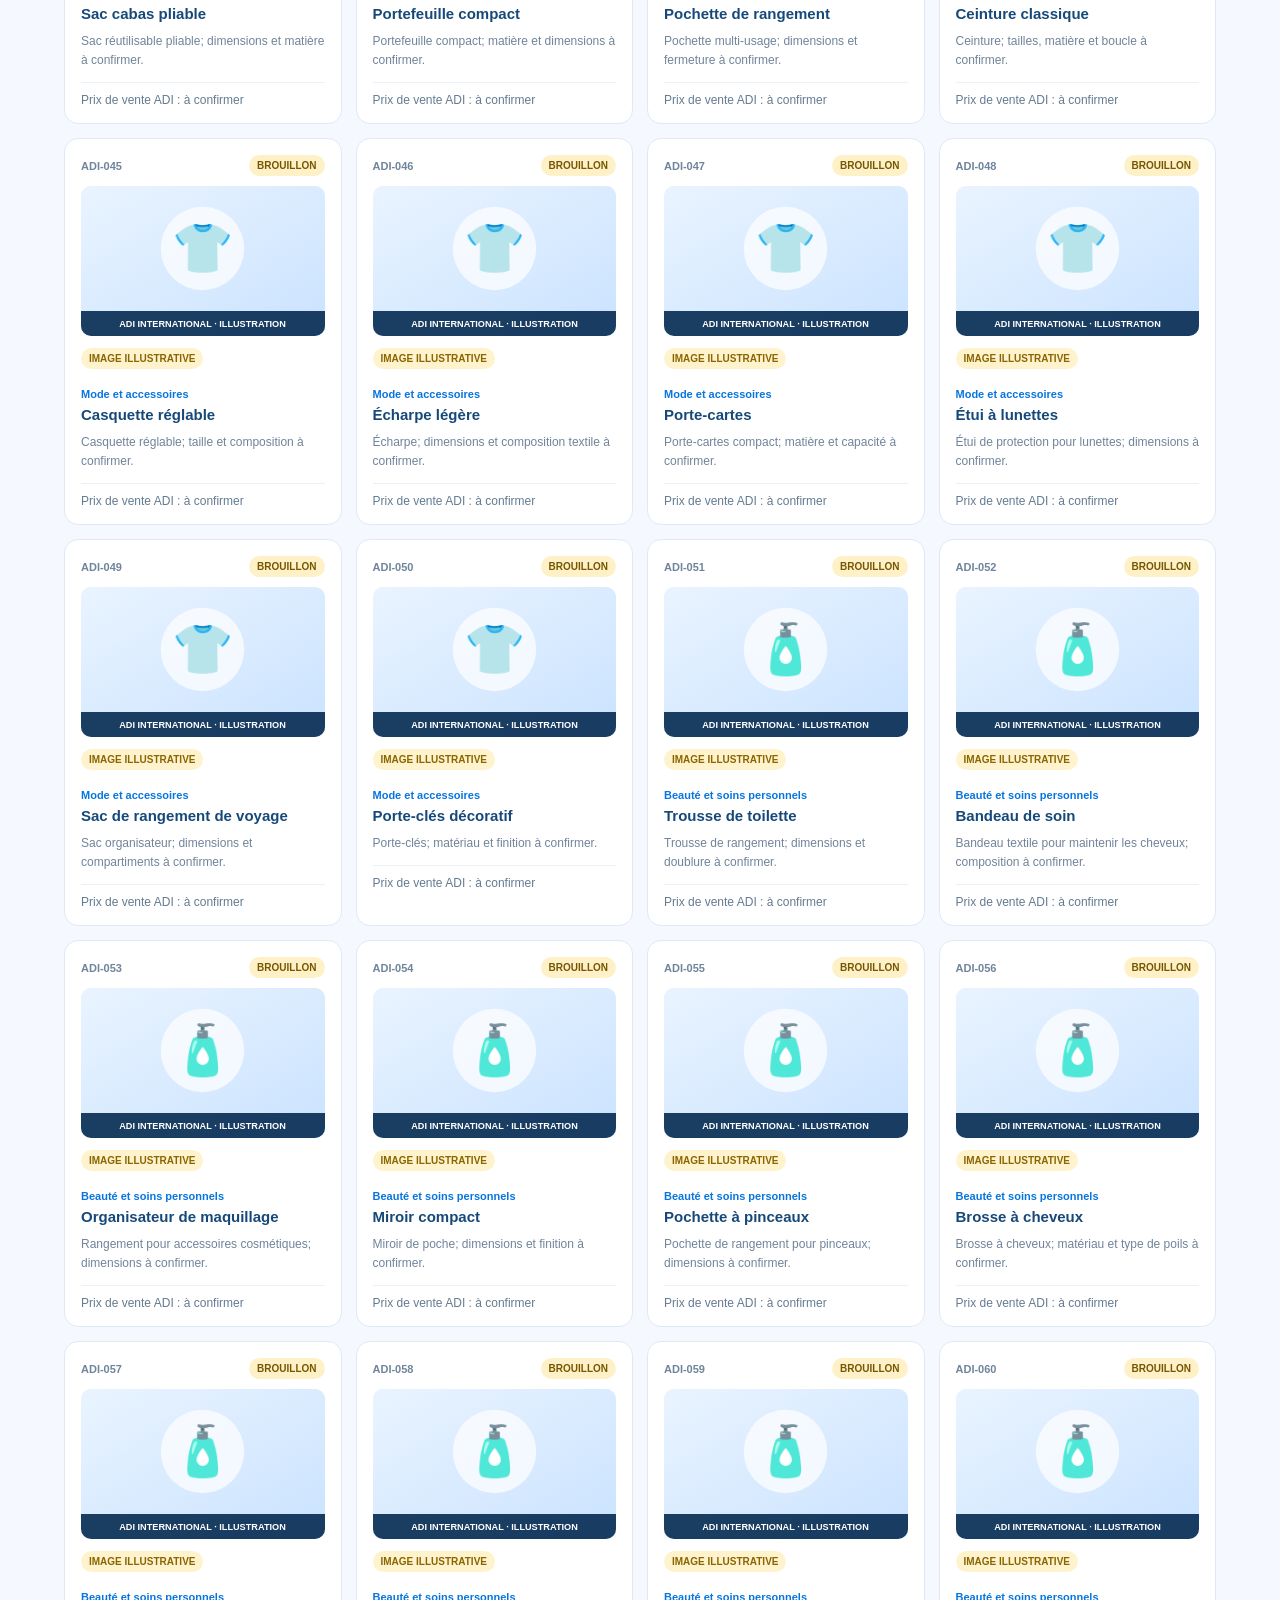
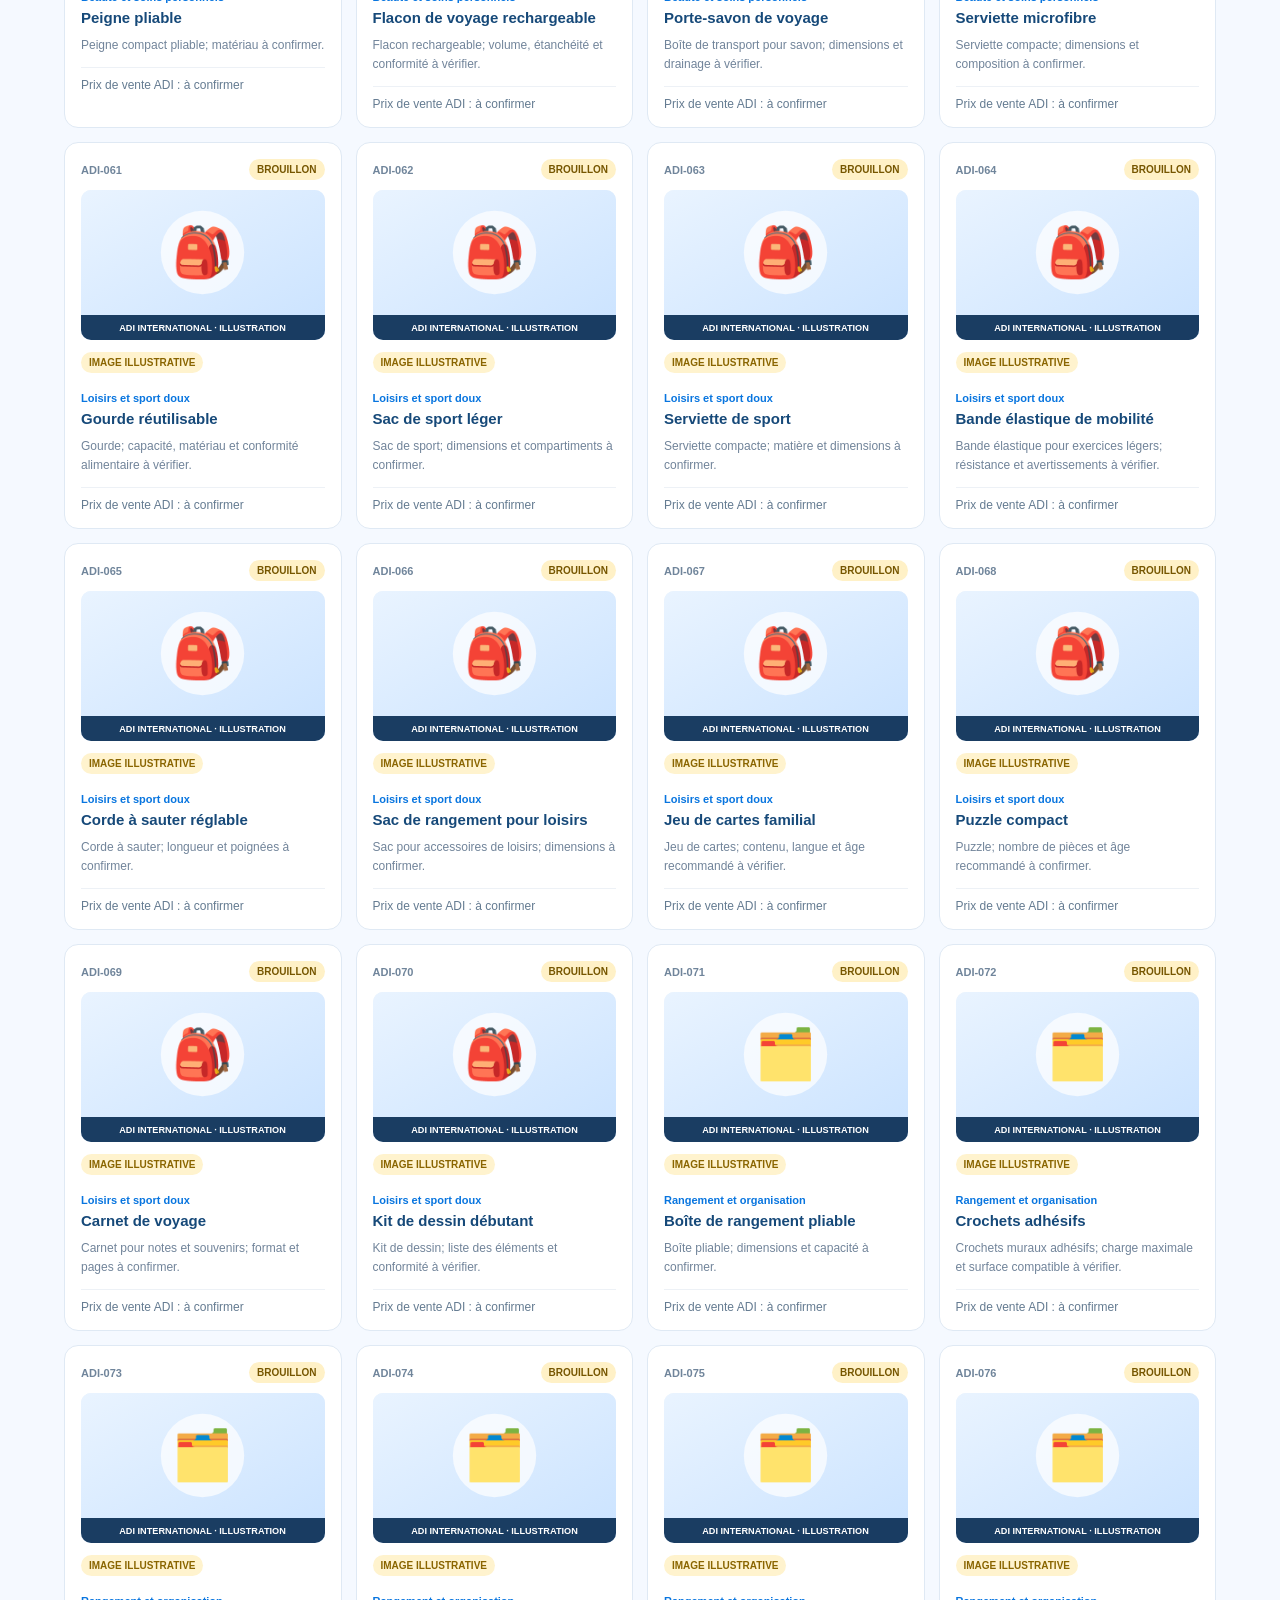
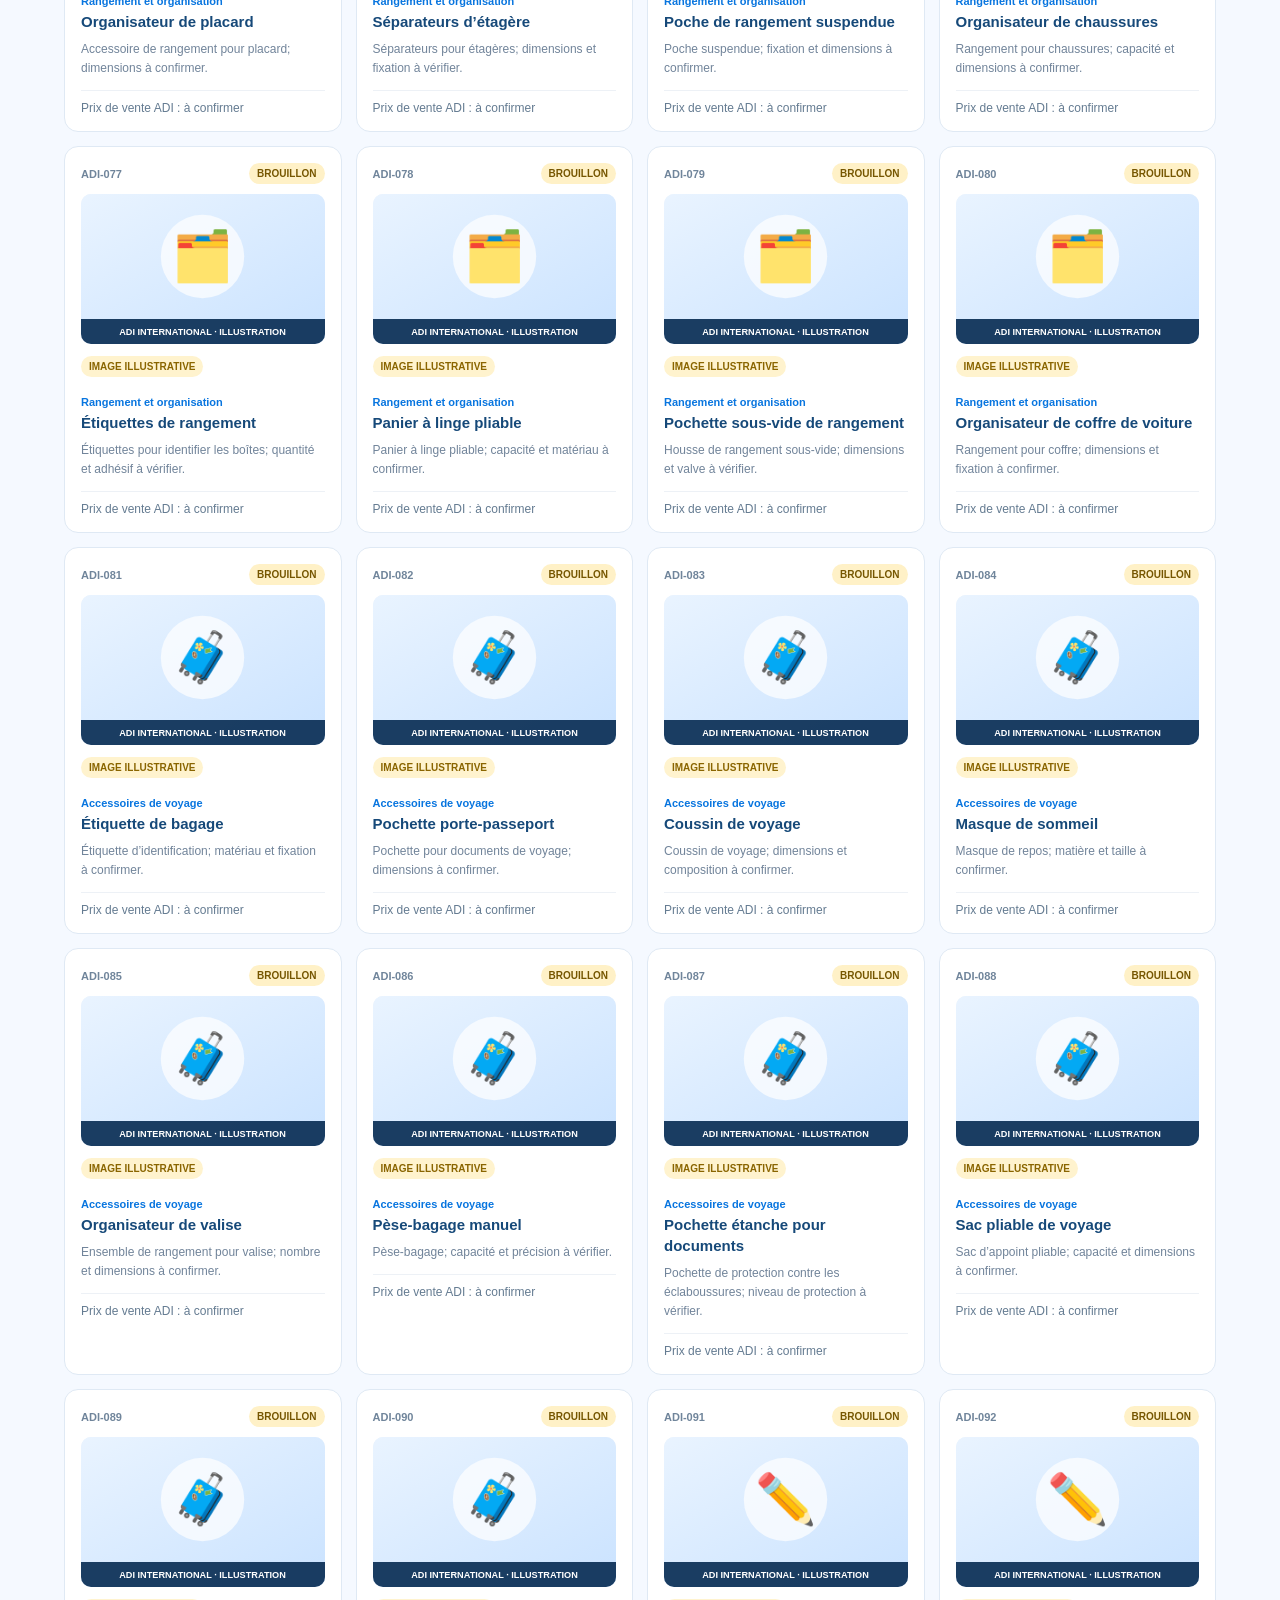
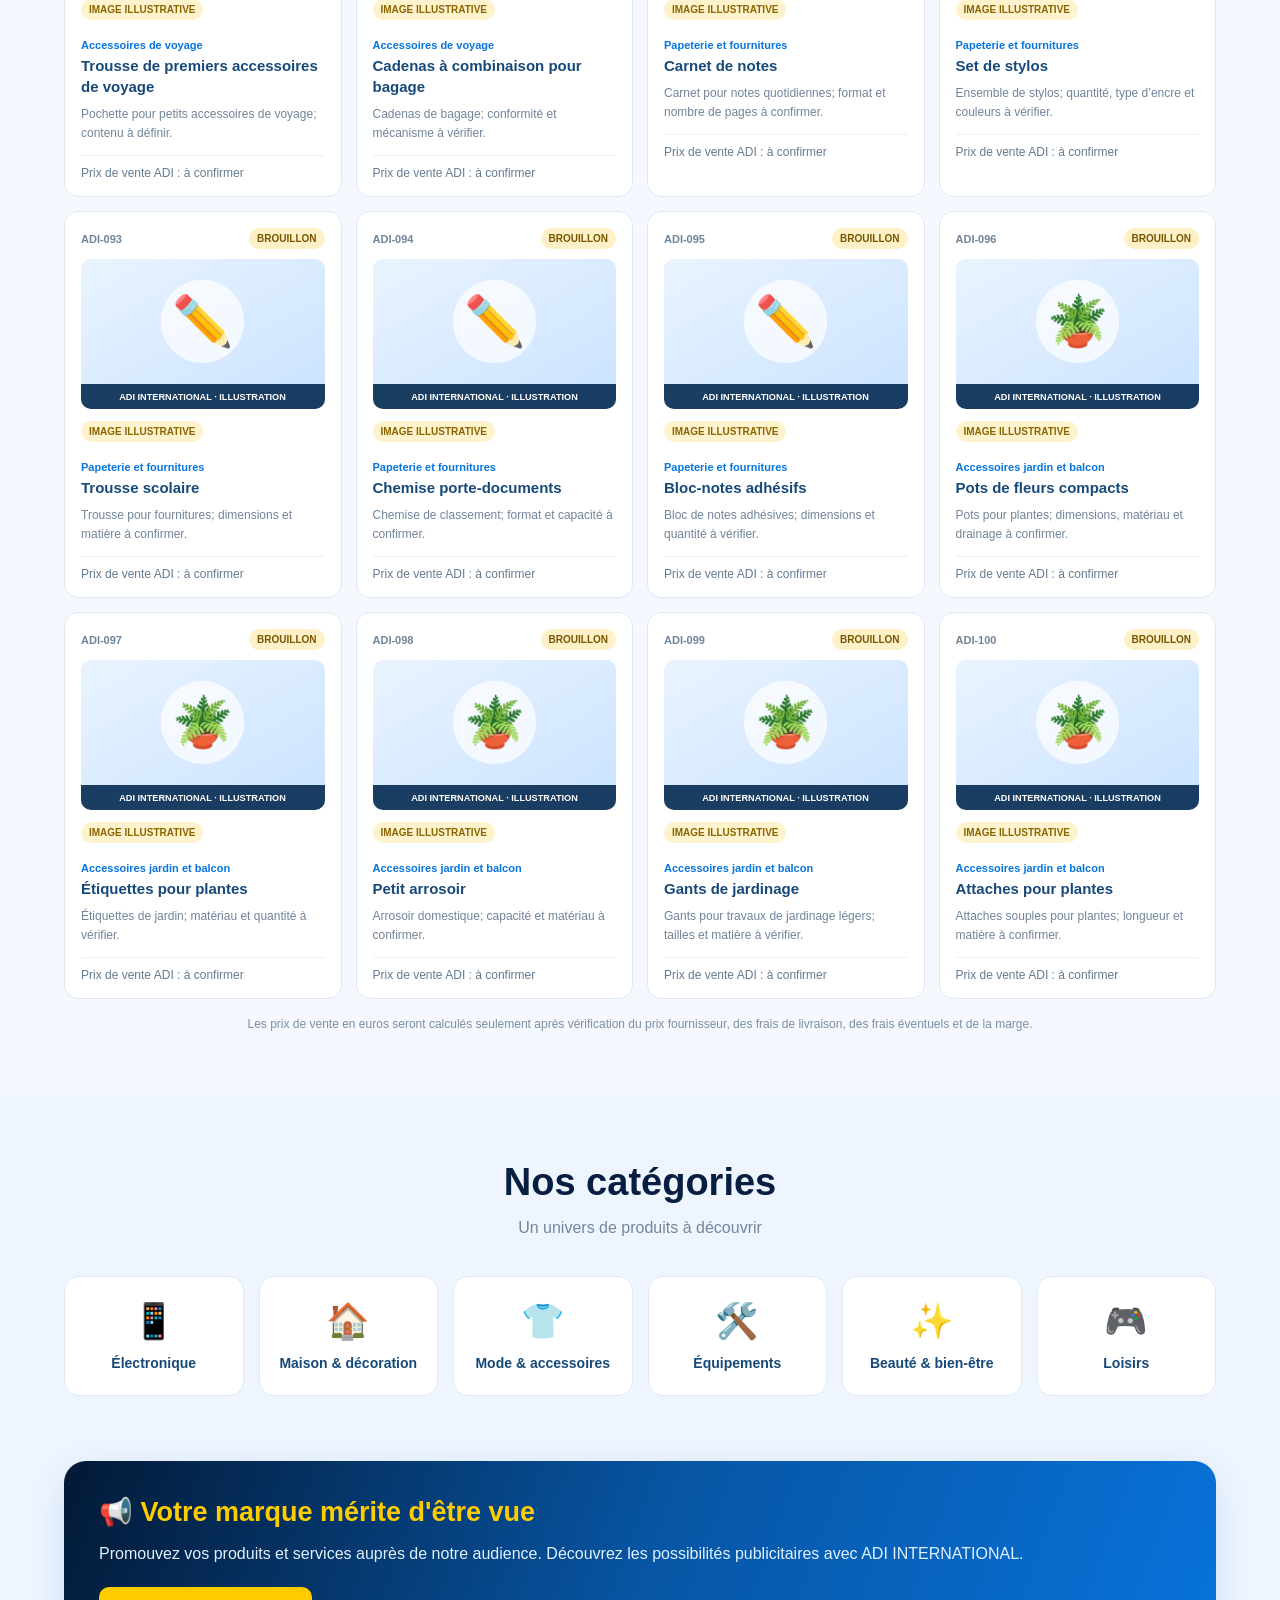
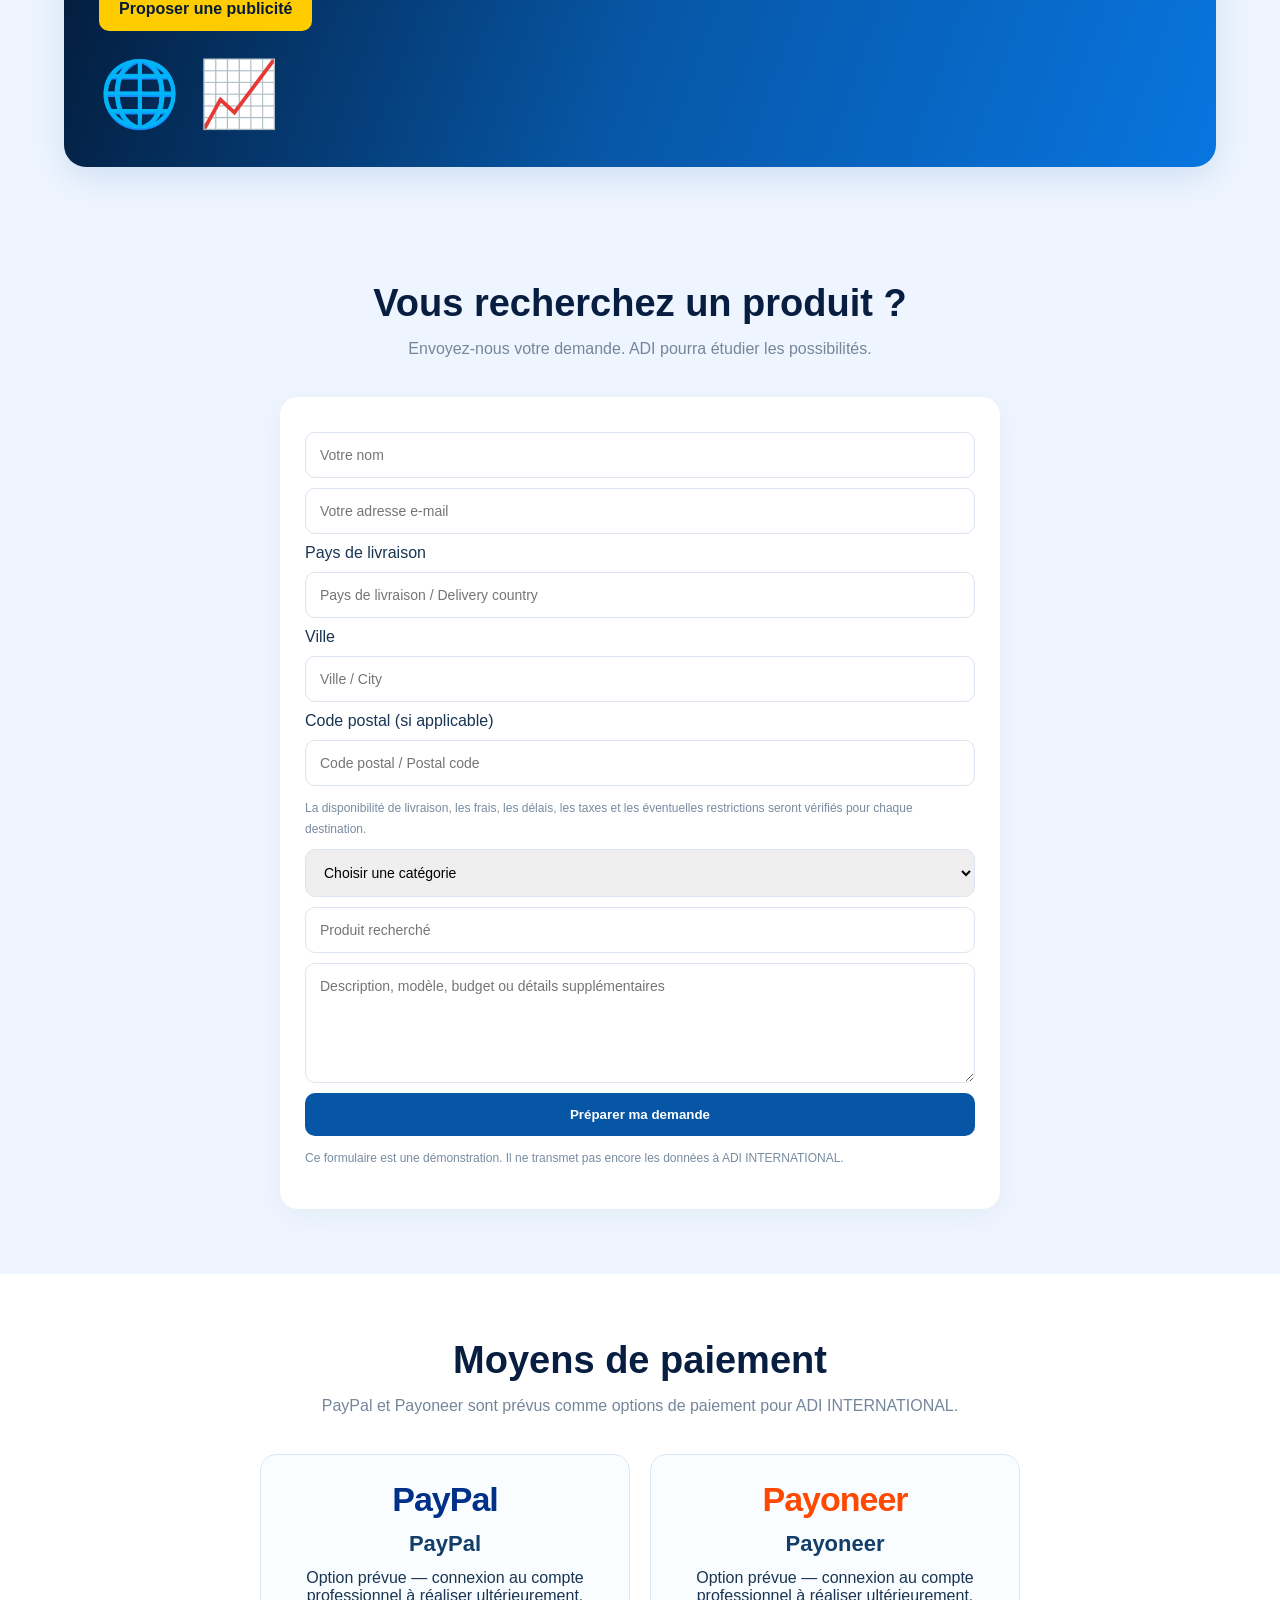
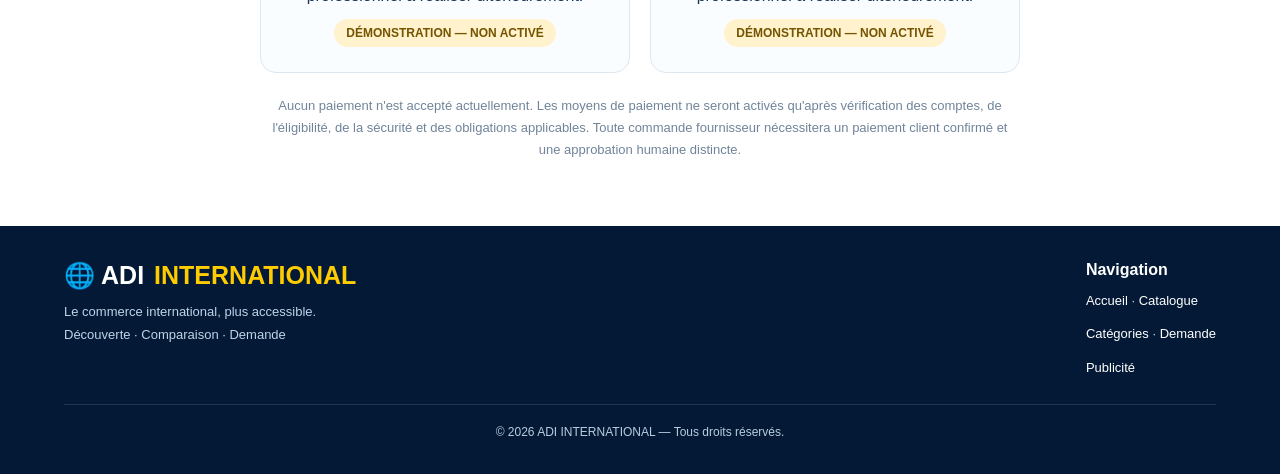
==== commit 6f2a93ce: "Clarify customer-facing ADI prices and hide supplier costs" ====
--- a/index.html
+++ b/index.html
@@ -643,8 +643,8 @@
   </div>
 
   <div class="price-banner" role="note">
-    <h3 data-fr="🔥 TOUS NOS ARTICLES À MOINS DE 50 €" data-en="🔥 ALL OUR PRODUCTS UNDER €50">🔥 TOUS NOS ARTICLES À MOINS DE 50 €</h3>
-    <p data-fr="Prix du produit affiché séparément. Livraison à confirmer selon le fournisseur et la destination." data-en="Product price shown separately. Shipping to be confirmed according to supplier and destination.">Prix du produit affiché séparément. Livraison à confirmer selon le fournisseur et la destination.</p>
+    <h3 data-fr="PRIX DE VENTE ADI EN EUROS (€)" data-en="ADI SELLING PRICE IN EUROS (€)">PRIX DE VENTE ADI EN EUROS (€)</h3>
+    <p data-fr="Le client voit uniquement le prix de vente final ADI. Les coûts fournisseurs restent confidentiels." data-en="Customers see only the final ADI selling price. Supplier costs remain confidential.">Le client voit uniquement le prix de vente final ADI. Les coûts fournisseurs restent confidentiels.</p>
     <p data-fr="Tout article fournisseur doit être vérifié et approuvé par ADI avant publication. Aucun achat fournisseur ni dépense automatique." data-en="Every supplier item must be verified and approved by ADI before publication. No automatic supplier purchase or spending.">Tout article fournisseur doit être vérifié et approuvé par ADI avant publication. Aucun achat fournisseur ni dépense automatique.</p>
   </div>
 
@@ -929,7 +929,7 @@
     const cat=document.createElement("p");cat.className="draft-category";cat.textContent=lang==="fr"?p.category_fr:p.category_en;
     const title=document.createElement("h3");title.textContent=lang==="fr"?p.name_fr:p.name_en;
     const desc=document.createElement("p");desc.textContent=lang==="fr"?p.description_fr:p.description_en;
-    const price=document.createElement("div");price.className="draft-price";price.textContent=lang==="fr"?"Prix : à vérifier":"Price: to be verified";
+    const price=document.createElement("div");price.className="draft-price";price.textContent=lang==="fr"?"Prix de vente ADI : à confirmer":"ADI selling price: to be confirmed";
     card.append(top,img,imageLabel,cat,title,desc,price);grid.append(card);
   });
   document.getElementById("draftCount").textContent=lang==="fr"
